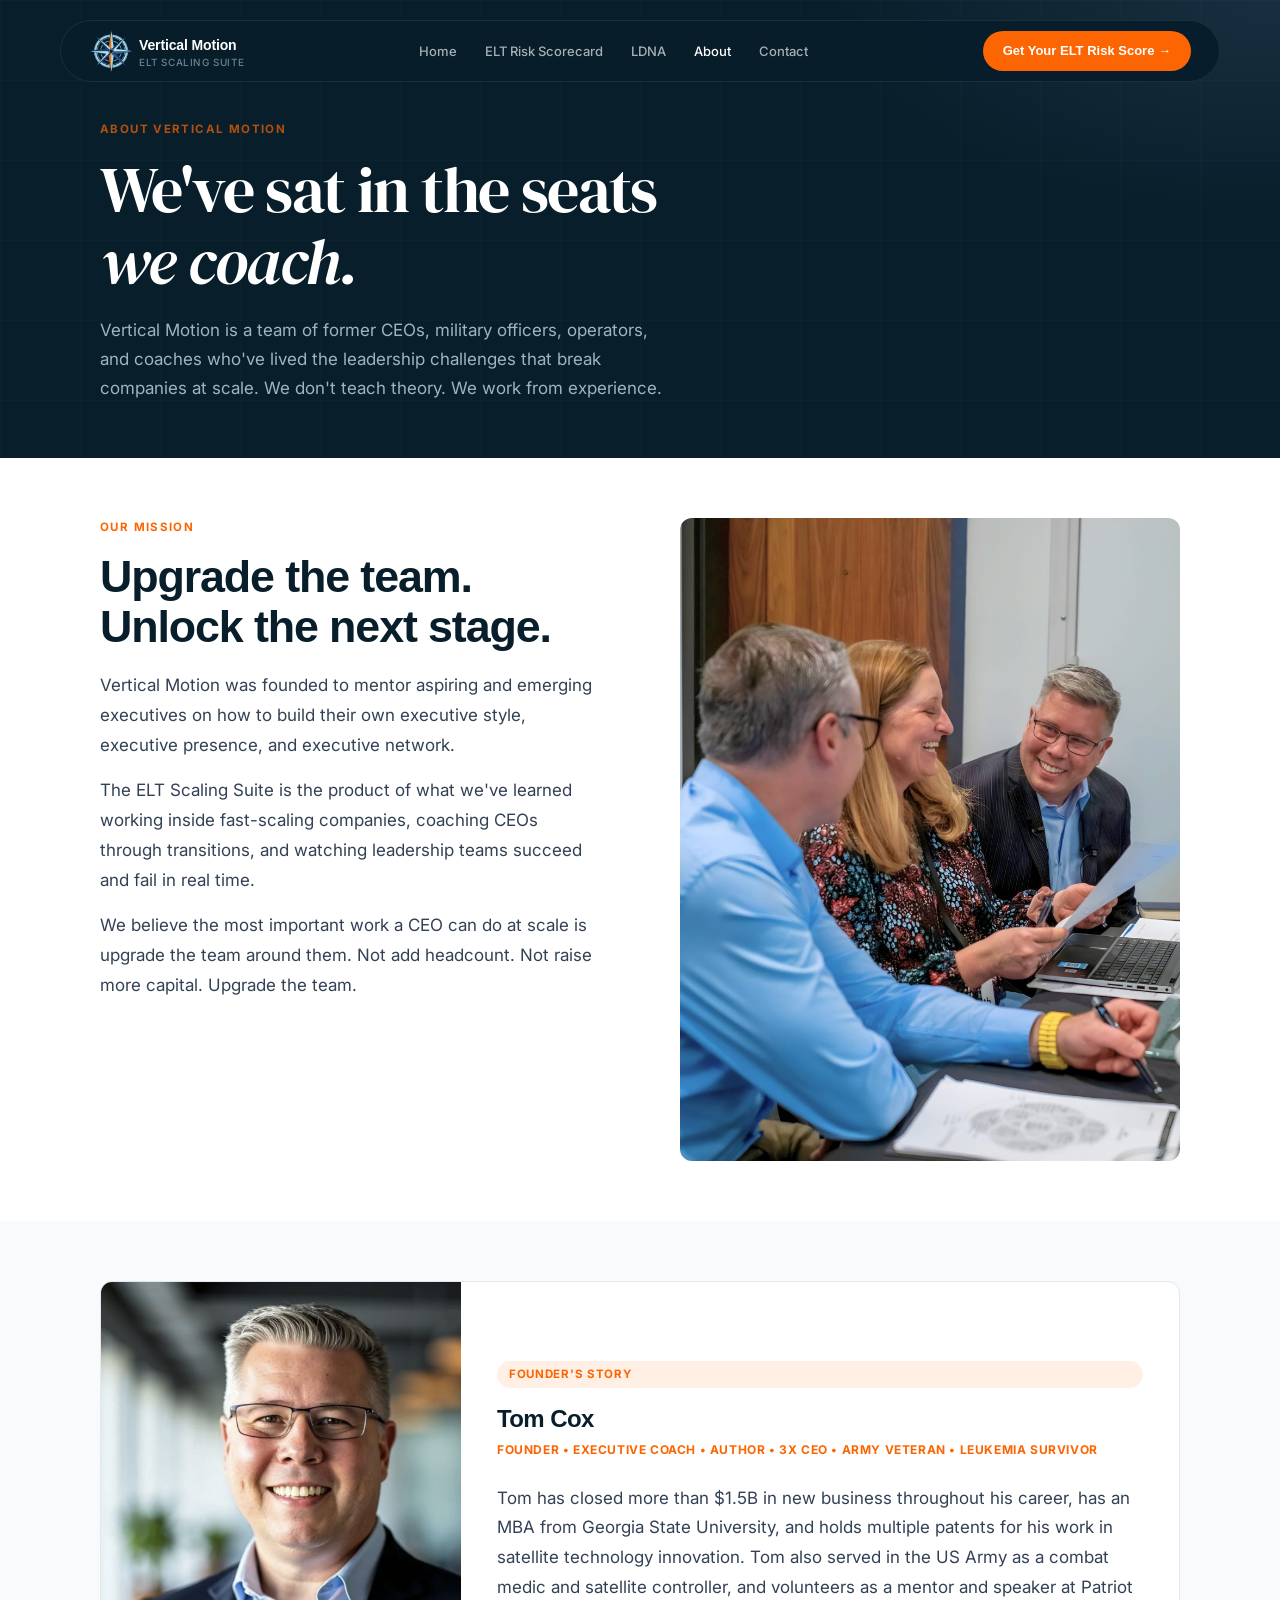
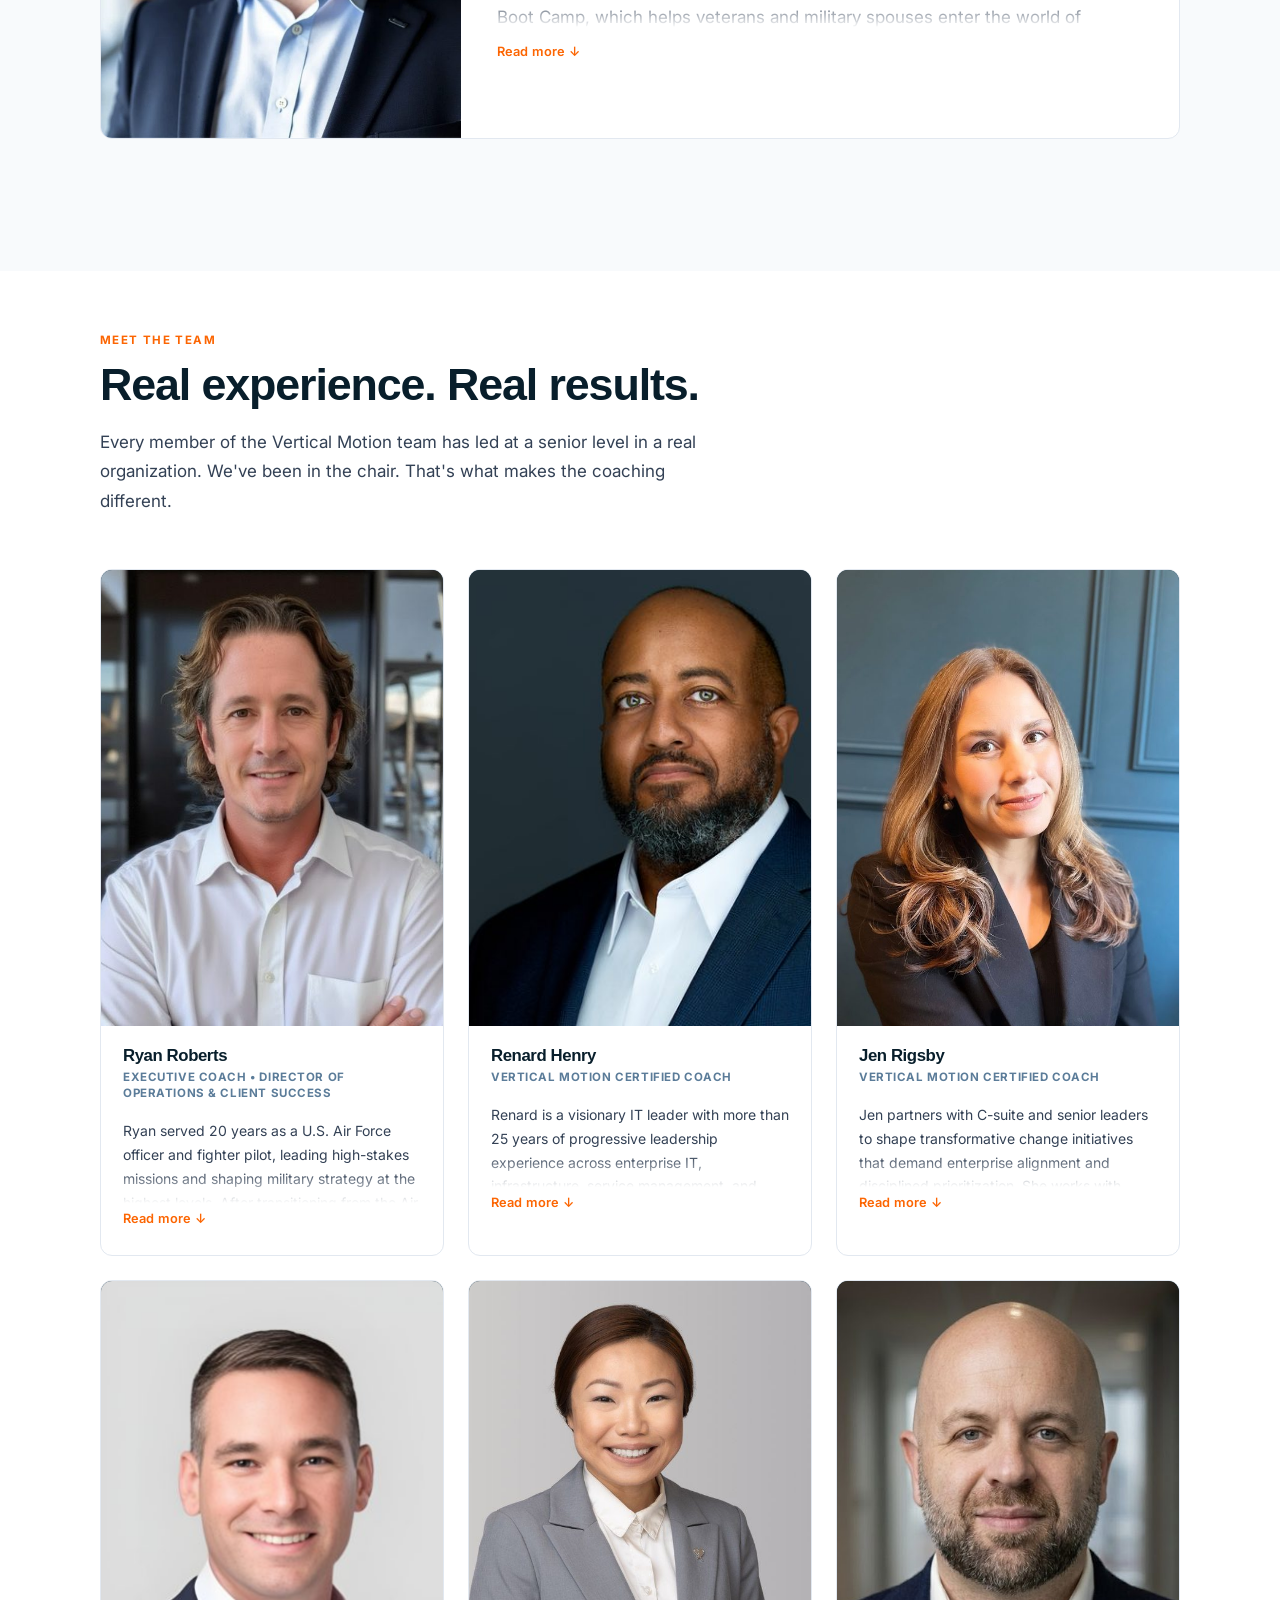
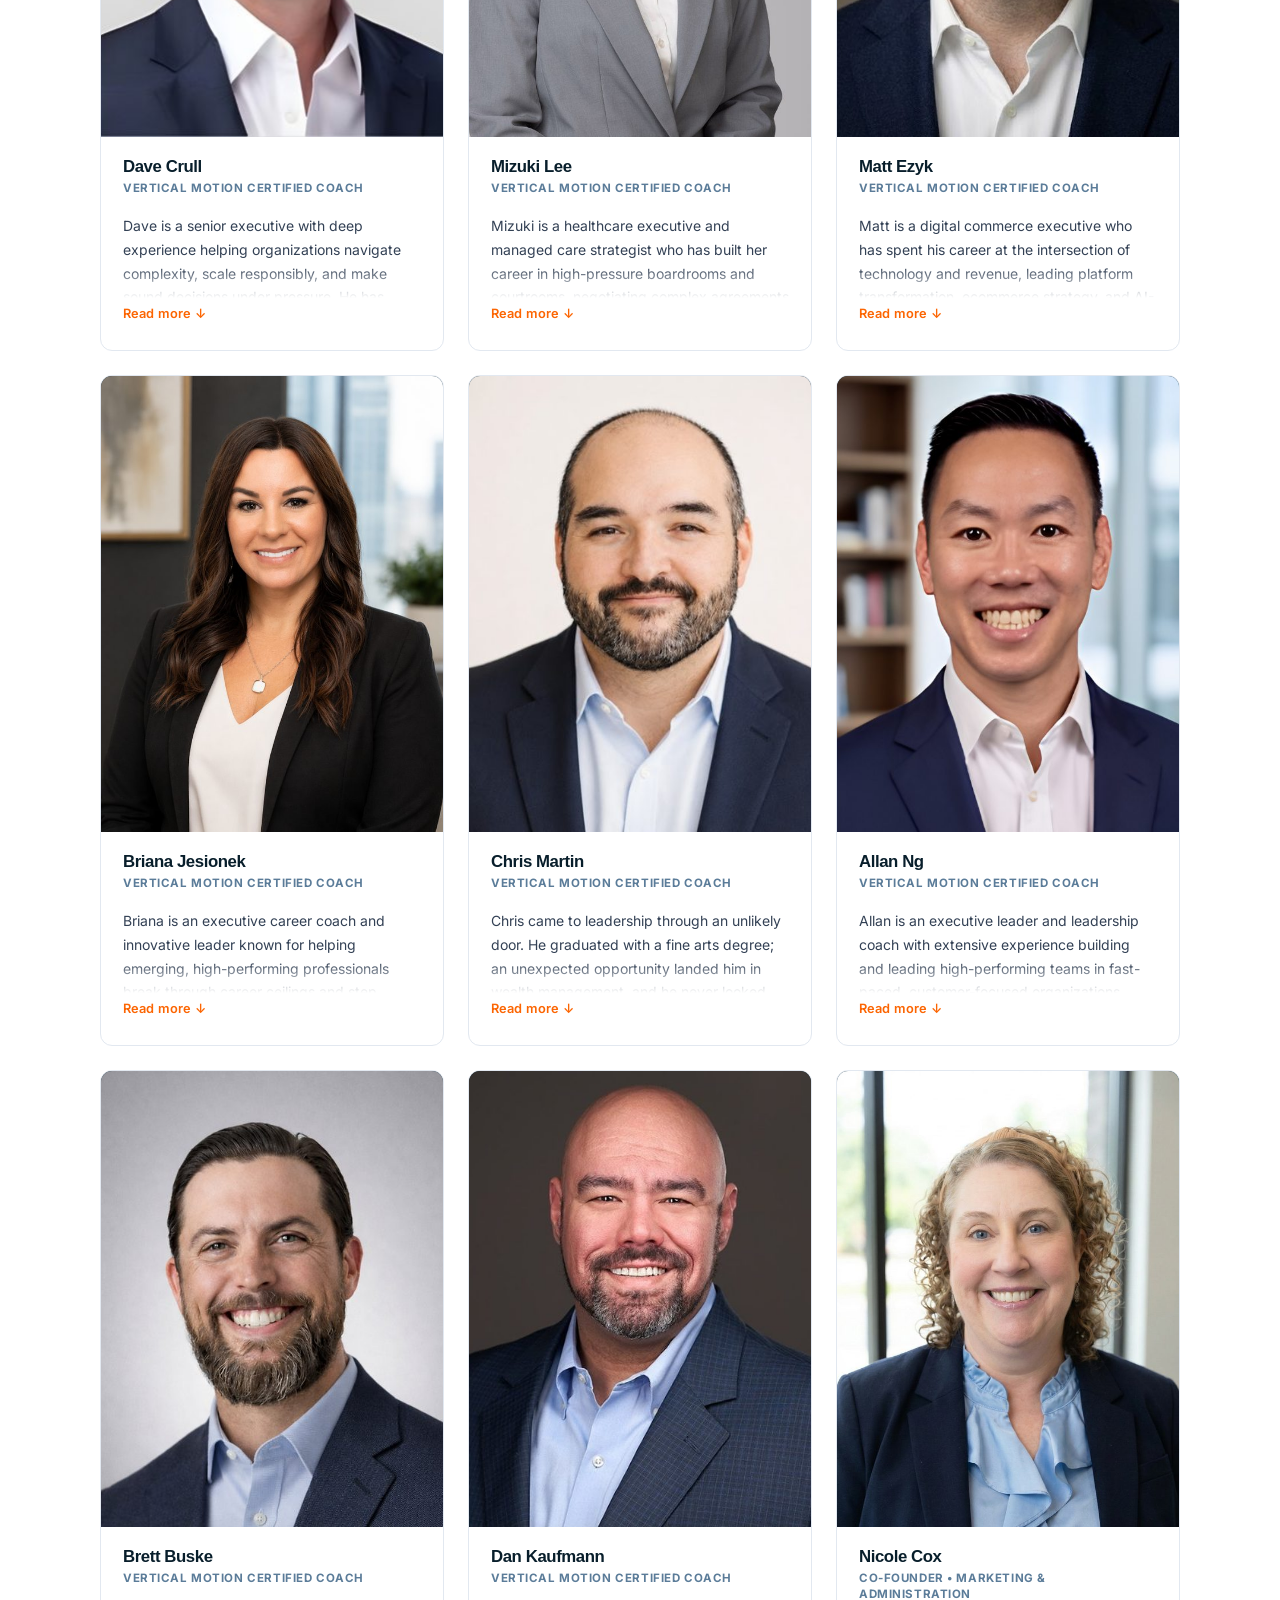
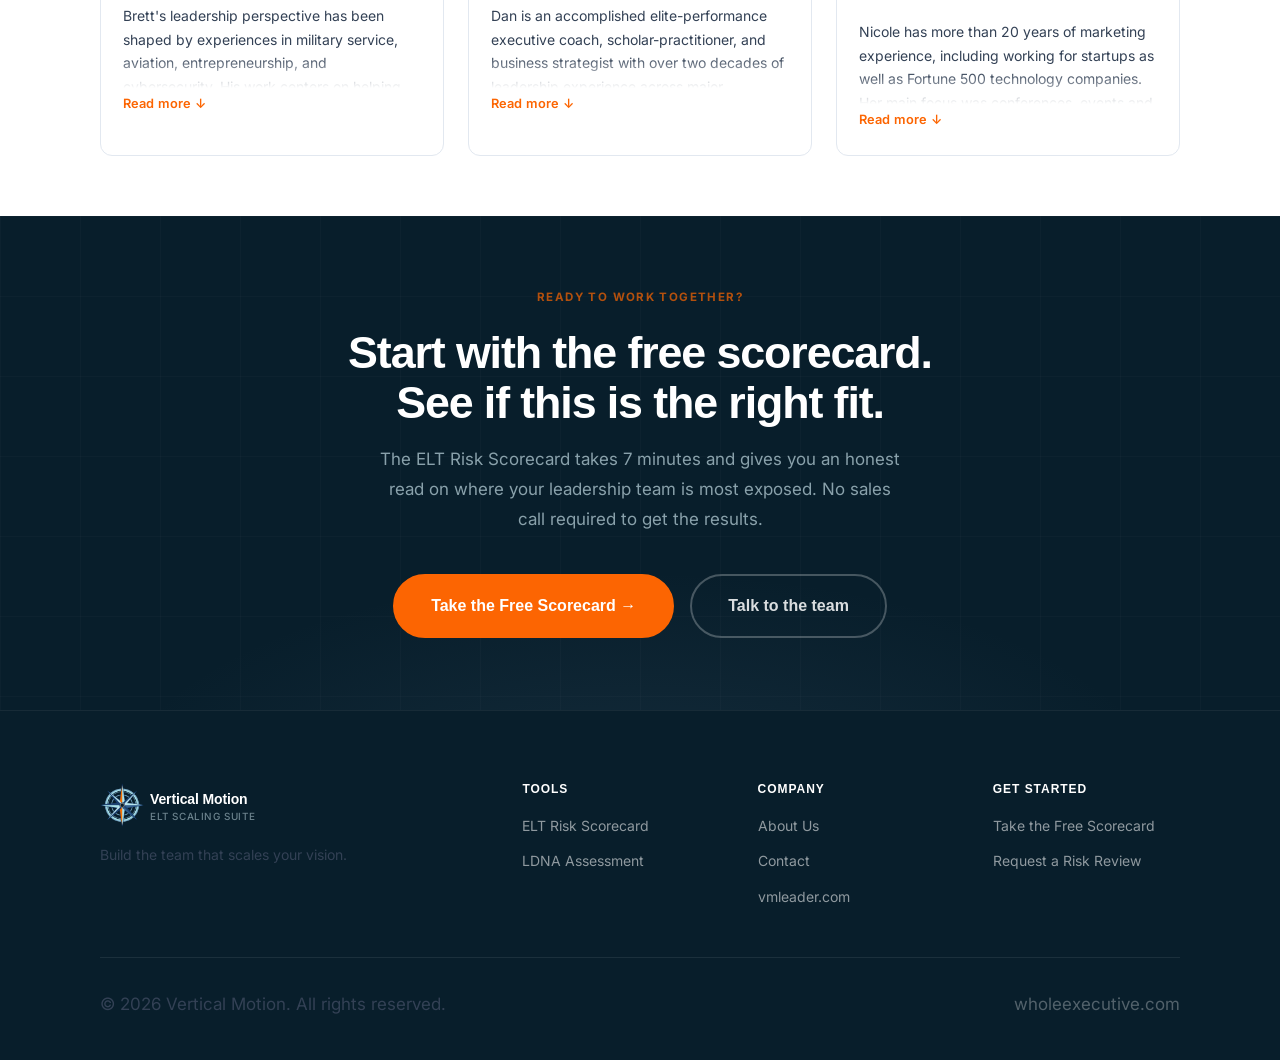
==== about.html @ 7b479344 "Add files via upload" ====
<!DOCTYPE html>
<html lang="en">
<head>
  <meta charset="UTF-8">
  <meta name="viewport" content="width=device-width, initial-scale=1.0">
  <title>About | Vertical Motion ELT Scaling Suite</title>
  <meta name="description" content="Meet the Vertical Motion team &mdash; former CEOs, operators, military leaders, and coaches who've sat in the seats they coach.">
  <link rel="stylesheet" href="styles.css">
  <link rel="icon" type="image/png" href="logo.png">
  <style>
    /* Team card with headshot */
    .team-card-photo {
      width: 100%;
      aspect-ratio: 3/4;
      object-fit: cover;
      object-position: top center;
      display: block;
      background: var(--navy-mid);
    }
    .team-card-photo-placeholder {
      width: 100%;
      aspect-ratio: 3/4;
      background: var(--navy);
      display: flex;
      align-items: center;
      justify-content: center;
    }
    .team-card-photo-placeholder span {
      font-family: var(--font-head);
      font-size: 2.5rem;
      font-weight: 700;
      color: rgba(255,255,255,0.25);
    }
    .team-card-meta {
      padding: 20px 22px 6px;
    }
    .team-card-meta h3 {
      font-size: 1.05rem;
      color: var(--ink);
      margin-bottom: 3px;
      line-height: 1.2;
    }
    .team-card-meta .role {
      font-size: 0.72rem;
      color: var(--slate);
      font-weight: 700;
      letter-spacing: 0.05em;
      text-transform: uppercase;
      line-height: 1.4;
    }
    .team-card-bio {
      padding: 12px 22px 24px;
    }
    .team-card-bio p {
      font-size: 0.875rem;
      color: var(--ink-mid);
      line-height: 1.7;
      margin: 0;
    }
    .team-card {
      border: 1px solid var(--border);
      border-radius: var(--radius-md);
      overflow: hidden;
      background: var(--white);
      transition: box-shadow var(--transition), transform var(--transition);
    }
    .team-card:hover { box-shadow: var(--shadow-md); transform: translateY(-3px); }

    /* Founder feature */
    .founder-card {
      display: grid;
      grid-template-columns: 360px 1fr;
      gap: 0;
      border: 1px solid var(--border);
      border-radius: var(--radius-md);
      overflow: hidden;
      margin-bottom: 72px;
      background: var(--white);
    }
    .founder-photo {
      width: 100%;
      height: 100%;
      min-height: 420px;
      object-fit: cover;
      object-position: top center;
      display: block;
    }
    .founder-body {
      padding: 36px;
      display: flex;
      flex-direction: column;
      justify-content: center;
    }
    @media (max-width: 900px) {
      .founder-card { grid-template-columns: 1fr; }
      .founder-photo { min-height: 320px; }
      .founder-body { padding: 32px; }
    }
    @media (max-width: 720px) {
      .team-grid { grid-template-columns: repeat(2, 1fr); }
    }
    @media (max-width: 480px) {
      .team-grid { grid-template-columns: 1fr; }
    }

    /* Bio truncation */
    .bio-text {
      max-height: 5.25rem;
      overflow: hidden;
      position: relative;
      transition: max-height 0.35s ease;
    }
    .bio-text.expanded {
      max-height: 100em;
    }
    .bio-text:not(.expanded)::after {
      content: '';
      position: absolute;
      bottom: 0; left: 0; right: 0;
      height: 2rem;
      background: linear-gradient(transparent, #fff);
      pointer-events: none;
    }
    .bio-toggle {
      background: none;
      border: none;
      color: var(--orange);
      font-size: 0.8rem;
      font-weight: 600;
      cursor: pointer;
      padding: 8px 0 0;
      display: inline-flex;
      align-items: center;
      gap: 4px;
      letter-spacing: 0.01em;
    }
    .bio-toggle:hover { text-decoration: underline; }

    /* Tighten section spacing */
    section { padding: 60px 0; }
    .page-hero { padding: 120px 0 56px; }
    .cta-section { padding: 72px 0; }
    section.bg-gray { padding: 60px 0; }
  </style>
</head>
<body>

<!-- NAV -->
<nav id="main-nav">
  <div class="nav-inner">
    <a href="index.html" class="nav-logo">
      <img src="logo.png" alt="Vertical Motion logo">
      <div class="nav-logo-text">
        <span class="brand">Vertical Motion</span>
        <span class="tagline">ELT Scaling Suite</span>
      </div>
    </a>
    <div class="nav-links" id="nav-links">
      <a href="index.html">Home</a>
      <a href="scorecard.html">ELT Risk Scorecard</a>
      <a href="ldna.html">LDNA</a>
      <a href="about.html" class="active">About</a>
      <a href="contact.html">Contact</a>
    </div>
    <a href="scorecard.html" class="btn-nav-cta">Get Your ELT Risk Score &rarr;</a>
    <button class="nav-hamburger" id="nav-hamburger" aria-label="Open menu">
      <span></span><span></span><span></span>
    </button>
  </div>
</nav>

<!-- HERO -->
<section class="page-hero">
  <div class="container page-hero-inner">
    <span class="eyebrow" style="color:rgba(252,101,2,0.7); margin-bottom:16px; display:block;">About Vertical Motion</span>
    <h1>We've sat in the seats<br><em>we coach.</em></h1>
    <p style="margin-top:18px; max-width:580px;">Vertical Motion is a team of former CEOs, military officers, operators, and coaches who've lived the leadership challenges that break companies at scale. We don't teach theory. We work from experience.</p>

  </div>
</section>

<!-- MISSION -->
<section>
  <div class="container">
    <div class="split-grid" style="display:grid; grid-template-columns:1fr 1fr; gap:80px; align-items:start;">
      <div>
        <span class="eyebrow" style="margin-bottom:14px; display:block;">Our mission</span>
        <h2 style="margin-bottom:20px;">Upgrade the team. Unlock the next stage.</h2>
        <p>Vertical Motion was founded to mentor aspiring and emerging executives on how to build their own executive style, executive presence, and executive network.</p>
        <p style="margin-top:16px;">The ELT Scaling Suite is the product of what we've learned working inside fast-scaling companies, coaching CEOs through transitions, and watching leadership teams succeed and fail in real time.</p>
        <p style="margin-top:16px;">We believe the most important work a CEO can do at scale is upgrade the team around them. Not add headcount. Not raise more capital. Upgrade the team.</p>
      </div>
      <div style="border-radius:var(--radius-md); overflow:hidden; height:100%; min-height:420px;">
        <img
          src="images/about-team.jpg"
          alt="Vertical Motion team in action"
          style="width:100%; height:100%; min-height:420px; object-fit:cover; object-position:center; display:block;"
        >
      </div>
    </div>
  </div>
</section>

<!-- FOUNDER FEATURE -->
<section class="bg-gray">
  <div class="container">
    <div class="founder-card">
      <img
        src="images/team/tom-cox.jpg"
        alt="Tom Cox, Founder of Vertical Motion"
        class="founder-photo"
      >
      <div class="founder-body">
        <span class="badge badge-orange" style="margin-bottom:18px; display:inline-block;">Founder's Story</span>
        <h3 style="font-size:1.5rem; margin-bottom:6px;">Tom Cox</h3>
        <p style="font-size:0.75rem; font-weight:700; color:var(--orange); letter-spacing:0.05em; text-transform:uppercase; margin-bottom:24px;">Founder &bull; Executive Coach &bull; Author &bull; 3x CEO &bull; Army Veteran &bull; Leukemia Survivor</p>
        <div class="bio-text" style="max-height:9rem;">
          <p>Tom has closed more than $1.5B in new business throughout his career, has an MBA from Georgia State University, and holds multiple patents for his work in satellite technology innovation. Tom also served in the US Army as a combat medic and satellite controller, and volunteers as a mentor and speaker at Patriot Boot Camp, which helps veterans and military spouses enter the world of entrepreneurship. He lives in Denver, Colorado with his wife of 20+ years and two teenage children.</p>
          <p style="margin-top:12px;">In August of 2022, Tom was diagnosed with Acute Myeloid Leukemia and given less than two months to live. Six months of multiple hospitalizations, chemotherapy, and a handful of near-death experiences helped Tom to realize that of all the things he has done in his career, inspiring and mentoring others was the most rewarding and energizing for him.</p>
          <p style="margin-top:12px;">With a second chance at life, Tom is leaning into these skills. Tom started Vertical Motion to mentor aspiring and emerging executives on how to build their own executive style, executive presence and executive network. With 15+ years experience in VP and C-level executive roles in high-growth environments, Tom has the advantage of having sat in the executive chair himself, and is excited to mentor and energize an entirely new generation of business leaders on how to become the best, most authentic leaders they can be.</p>
        </div>
        <button class="bio-toggle" onclick="toggleBio(this)" style="margin-top:8px;">Read more <span>&#8595;</span></button>
      </div>
    </div>
  </div>
</section>

<!-- TEAM GRID -->
<section>
  <div class="container">
    <div class="section-head left" style="margin-bottom:52px;">
      <span class="eyebrow" style="margin-bottom:10px; display:block;">Meet the team</span>
      <h2>Real experience. Real results.</h2>
      <p style="max-width:600px; margin-top:12px;">Every member of the Vertical Motion team has led at a senior level in a real organization. We've been in the chair. That's what makes the coaching different.</p>
    </div>

    <div class="team-grid">

      <!-- Ryan -->
      <div class="team-card">
        <img
          src="images/team/ryan-roberts.jpg"
          alt="Ryan Roberts"
          class="team-card-photo"
          onerror="this.style.display='none'; this.nextElementSibling.style.display='flex';"
        >
        <div class="team-card-photo-placeholder" style="display:none;"><span>RR</span></div>
        <div class="team-card-meta">
          <h3>Ryan Roberts</h3>
          <div class="role">Executive Coach &bull; Director of Operations &amp; Client Success</div>
        </div>
        <div class="team-card-bio">
          <div class="bio-text"><p>Ryan served 20 years as a U.S. Air Force officer and fighter pilot, leading high-stakes missions and shaping military strategy at the highest levels. After transitioning from the Air Force, he built and ran successful businesses, applying his expertise in leadership, strategy, and execution to drive measurable growth. As co-founder of a defense contracting firm, he secured multimillion-dollar contracts and led initiatives that set new safety standards in military training.</p>
          <p style="margin-top:12px;">In 2018, Ryan embraced an unconventional lifestyle, leading his company remotely while living aboard a sailboat and exploring over a dozen countries and covering over 10,000 miles in the Atlantic and Caribbean. This experience reinforced his belief in adaptability, strategic vision, and the power of bold decision-making in uncertain environments.</p>
          <p style="margin-top:12px;">Today, Ryan is responsible for overseeing business operations and ensuring client success, while also mentoring and coaching leaders to turn ambitious visions into reality. With extensive experience in executive leadership and strategic execution, he guides professionals in refining their leadership style, improving operations, and scaling businesses effectively. He emphasizes the importance of resilience and high performance, helping leaders thrive under pressure and navigate conflict as a driver for growth.</p>
          <p style="margin-top:12px;">Ryan is committed to building high-performing teams and fostering a culture of continuous growth and innovation. He believes that the right combination of strategy, execution, and adaptability empowers leaders to achieve lasting impact in their organizations and beyond.</p></div>
          <button class="bio-toggle" onclick="toggleBio(this)">Read more <span>&#8595;</span></button>
        </div>
      </div>

      <!-- Renard -->
      <div class="team-card">
        <img
          src="images/team/renard-henry.jpg"
          alt="Renard Henry"
          class="team-card-photo"
          onerror="this.style.display='none'; this.nextElementSibling.style.display='flex';"
        >
        <div class="team-card-photo-placeholder" style="display:none;"><span>RH</span></div>
        <div class="team-card-meta">
          <h3>Renard Henry</h3>
          <div class="role">Vertical Motion Certified Coach</div>
        </div>
        <div class="team-card-bio">
          <div class="bio-text"><p>Renard is a visionary IT leader with more than 25 years of progressive leadership experience across enterprise IT, infrastructure, service management, and cybersecurity. He is adept at transforming IT from a support function into a strategic business partner, driving measurable business value through cloud adoption, automation, and scalable digital platforms.</p>
          <p style="margin-top:12px;">He is known for building and developing high-performing teams, instilling a culture of continuous improvement, and aligning technology initiatives tightly with business objectives. Throughout his career, Renard has successfully modernized operations, reduced costs, improved service delivery, and led digital transformations that enhance organizational agility, security, and customer satisfaction.</p>
          <p style="margin-top:12px;">Renard's leadership philosophy is strongly influenced by his background as a black belt in Brazilian Jiu-Jitsu. The discipline, adaptability, and composure required on the mat directly inform his approach to executive leadership and coaching. He applies these principles to help leaders operate effectively under pressure, make disciplined decisions in complex environments, and continuously refine their leadership craft.</p>
          <p style="margin-top:12px;">In addition to his executive leadership and coaching work, Renard is the co-host of the <em>Black Belts &amp; Boardrooms</em> podcast, where he explores the intersection of executive leadership, technology, governance, and martial arts philosophy with senior leaders and industry practitioners.</p></div>
          <button class="bio-toggle" onclick="toggleBio(this)">Read more <span>&#8595;</span></button>
        </div>
      </div>

      <!-- Jen -->
      <div class="team-card">
        <img
          src="images/team/jen-rigsby.jpg"
          alt="Jen Rigsby"
          class="team-card-photo"
          style="object-position:50% 25%;"
          onerror="this.style.display='none'; this.nextElementSibling.style.display='flex';"
        >
        <div class="team-card-photo-placeholder" style="display:none;"><span>JR</span></div>
        <div class="team-card-meta">
          <h3>Jen Rigsby</h3>
          <div class="role">Vertical Motion Certified Coach</div>
        </div>
        <div class="team-card-bio">
          <div class="bio-text"><p>Jen partners with C-suite and senior leaders to shape transformative change initiatives that demand enterprise alignment and disciplined prioritization. She works with leaders making consequential enterprise decisions during large-scale change, when unclear priorities and delayed trade-offs put performance, trust, and leadership credibility at risk. Her experience spans complex operating models across healthcare, franchise, retail, and public sector organizations, where decision quality directly affected outcomes.</p>
          <p style="margin-top:12px;">Jen is known for stepping into situations where trust and clarity had eroded and momentum was at risk. Working at the intersection of strategy, technology, and people, she helps executive teams cut through noise, surface real trade-offs, and protect what differentiates the organization during change.</p>
          <p style="margin-top:12px;">In parallel, Jen coaches technically and operationally strong leaders preparing to step into executive roles. Her coaching centers on how leaders think, decide, and show up as accountability expands. Drawing on her experience living and working internationally, Jen brings a global perspective to leadership and change, shaped by navigating cultural nuance while maintaining clarity, trust, and momentum.</p></div>
          <button class="bio-toggle" onclick="toggleBio(this)">Read more <span>&#8595;</span></button>
        </div>
      </div>

      <!-- Dave -->
      <div class="team-card">
        <img
          src="images/team/dave-crull.jpg"
          alt="Dave Crull"
          class="team-card-photo"
          onerror="this.style.display='none'; this.nextElementSibling.style.display='flex';"
        >
        <div class="team-card-photo-placeholder" style="display:none;"><span>DC</span></div>
        <div class="team-card-meta">
          <h3>Dave Crull</h3>
          <div class="role">Vertical Motion Certified Coach</div>
        </div>
        <div class="team-card-bio">
          <div class="bio-text"><p>Dave is a senior executive with deep experience helping organizations navigate complexity, scale responsibly, and make sound decisions under pressure. He has served as a Chief Financial Officer and Chief Investment Officer in multiple large global enterprises, PE-backed organizations, and private investment vehicles, partnering closely with CEOs, boards, and executive teams across finance, operations, and commercial strategy. He holds a BS in Professional Aeronautics from Embry Riddle Aeronautical University, an MBA from the University of Dallas, and is a former U.S. Marine.</p>
          <p style="margin-top:12px;">Dave is also the host of <em>The BJJ Executive Podcast</em>, which explores the tension many high-performing leaders face between ambition and wellbeing, responsibility and presence, success and fulfillment. He also serves on the board of The Mat Mission, a non-profit bringing jiu jitsu to underprivileged communities.</p>
          <p style="margin-top:12px;">Today, Dave works with executives, founders, and professionals navigating periods of transition or increased responsibility. His coaching focuses on clarity, alignment, and practical execution, helping clients cut through noise, make better decisions, and build careers and lives that are both effective and sustainable.</p></div>
          <button class="bio-toggle" onclick="toggleBio(this)">Read more <span>&#8595;</span></button>
        </div>
      </div>

      <!-- Mizuki -->
      <div class="team-card">
        <img
          src="images/team/mizuki.jpg"
          alt="Mizuki"
          class="team-card-photo"
          onerror="this.style.display='none'; this.nextElementSibling.style.display='flex';"
        >
        <div class="team-card-photo-placeholder" style="display:none;"><span>MK</span></div>
        <div class="team-card-meta">
          <h3>Mizuki Lee</h3>
          <div class="role">Vertical Motion Certified Coach</div>
        </div>
        <div class="team-card-bio">
          <div class="bio-text"><p>Mizuki is a healthcare executive and managed care strategist who has built her career in high-pressure boardrooms and courtrooms, negotiating complex agreements with the nation's largest health insurers while showing up with equal force in the community.</p>
          <p style="margin-top:12px;">Shaped by Oriental practices, from calligraphy to the art of knowing yourself clearly enough to lead, Mizuki brings a perspective on leadership grounded in presence and self-command.</p>
          <p style="margin-top:12px;">She knows what it means to start anew. She walked away from a situation many don't leave, with nothing but her car and the refusal to compromise herself further. She once spent an entire day climbing a frozen mountain in January: no equipment, no guide, sliding back with every step forward, and made it to the top anyway. That's not a metaphor. That's her history. And it's what she brings into every session.</p>
          <p style="margin-top:12px;">A 2025 Pacific Business News 40 Under 40 honoree, Mizuki serves in Family Court as a Guardian ad Litem. Her approach: self-awareness is an underutilized multiplier. She coaches leaders who are ready to understand what's beneath to 10x their output.</p></div>
          <button class="bio-toggle" onclick="toggleBio(this)">Read more <span>&#8595;</span></button>
        </div>
      </div>

      <!-- Matt -->
      <div class="team-card">
        <img
          src="images/team/matt-ezyk.jpg"
          alt="Matt Ezyk"
          class="team-card-photo"
          onerror="this.style.display='none'; this.nextElementSibling.style.display='flex';"
        >
        <div class="team-card-photo-placeholder" style="display:none;"><span>ME</span></div>
        <div class="team-card-meta">
          <h3>Matt Ezyk</h3>
          <div class="role">Vertical Motion Certified Coach</div>
        </div>
        <div class="team-card-bio">
          <div class="bio-text"><p>Matt is a digital commerce executive who has spent his career at the intersection of technology and revenue, leading platform transformation, ecommerce strategy, and AI-driven customer experience for premium retail and DTC brands. He currently leads commerce engineering at Hanna Andersson, and previously led digital at Pet Supermarket, owning both the commercial and engineering sides of the business. Earlier in his career he held leadership roles at RafterOne, Accenture, and Merkle, shaping commerce experiences for brands including Skechers, L.L.Bean, Uniqlo, Disney, and Tapestry.</p>
          <p style="margin-top:12px;">Matt describes himself as a marketer trapped in a technologist's body, equally fluent setting commercial strategy and directing the engineering that delivers it. That dual fluency is the core of how he coaches: helping technically strong leaders translate what they build into the language of revenue, boards, and executive influence.</p>
          <p style="margin-top:12px;">As a coach, Matt works with emerging and aspiring executives navigating the move from running a function to owning an outcome. His focus is executive presence, narrative, and network: helping leaders position themselves as owners of outcomes rather than responders to problems, build the personal brand and ecosystem relationships that open doors, and communicate with clarity at the level where careers are made.</p></div>
          <button class="bio-toggle" onclick="toggleBio(this)">Read more <span>&#8595;</span></button>
        </div>
      </div>

      <!-- Briana -->
      <div class="team-card">
        <img
          src="images/team/briana-jesionek.jpg"
          alt="Briana Jesionek"
          class="team-card-photo"
          onerror="this.style.display='none'; this.nextElementSibling.style.display='flex';"
        >
        <div class="team-card-photo-placeholder" style="display:none;"><span>BJ</span></div>
        <div class="team-card-meta">
          <h3>Briana Jesionek</h3>
          <div class="role">Vertical Motion Certified Coach</div>
        </div>
        <div class="team-card-bio">
          <div class="bio-text"><p>Briana is an executive career coach and innovative leader known for helping emerging, high-performing professionals break through career ceilings and step confidently into their next level of leadership.</p>
          <p style="margin-top:12px;">With nearly 20 years of experience across the P&amp;C insurance industry, including 15 years at Nationwide and leadership roles at Great American Insurance Group, Briana has built a reputation for stepping into roles that didn't yet exist, turning ambiguity into opportunity and leading enterprise transformation from the ground up.</p>
          <p style="margin-top:12px;">Her path to leadership followed an unconventional route. Early in her career, Briana was told that without advanced education, her growth would be limited. Instead of accepting that narrative, she created her own, building a career defined by resilience, bold decisions, and a refusal to stay in a box.</p>
          <p style="margin-top:12px;">Today, Briana helps emerging leaders go from overlooked to fully empowered, equipping them with the clarity, confidence, and boldness to make career-defining moves. She is passionate about helping others build careers that feel as good as they look on paper.</p></div>
          <button class="bio-toggle" onclick="toggleBio(this)">Read more <span>&#8595;</span></button>
        </div>
      </div>

      <!-- Chris -->
      <div class="team-card">
        <img
          src="images/team/chris-martin.jpg"
          alt="Chris Martin"
          class="team-card-photo"
          onerror="this.style.display='none'; this.nextElementSibling.style.display='flex';"
        >
        <div class="team-card-photo-placeholder" style="display:none;"><span>CM</span></div>
        <div class="team-card-meta">
          <h3>Chris Martin</h3>
          <div class="role">Vertical Motion Certified Coach</div>
        </div>
        <div class="team-card-bio">
          <div class="bio-text"><p>Chris came to leadership through an unlikely door. He graduated with a fine arts degree; an unexpected opportunity landed him in wealth management, and he never looked back. The fine arts background gave him a different lens than most of his peers, a habit of noticing what others walked past. That perspective never left him. Neither did a core belief: that people are almost always more capable than they know.</p>
          <p style="margin-top:12px;">Over the next 20 years, Chris worked inside organizations at nearly every scale, from a mid-size wealth management firm to a Fortune 500 brokerage to a high-growth fintech. What he kept seeing, regardless of size, was the same pattern: organizations drift as a natural consequence of growth. The same conversations resurface in slightly different form. Nothing is obviously broken, but progress slows anyway.</p>
          <p style="margin-top:12px;">That outside perspective is what Chris brings today. He works with founders and emerging leaders who are ready for an honest outside read, someone who can see the system clearly, name what's actually happening, and help them reframe their situation so they can move forward with confidence. Chris holds an MBA from the University of Denver and a Project Management Professional (PMP) certification. He is based in North Vancouver, BC.</p></div>
          <button class="bio-toggle" onclick="toggleBio(this)">Read more <span>&#8595;</span></button>
        </div>
      </div>

      <!-- Allan -->
      <div class="team-card">
        <img
          src="images/team/allan-ng.jpg"
          alt="Allan Ng"
          class="team-card-photo"
          onerror="this.style.display='none'; this.nextElementSibling.style.display='flex';"
        >
        <div class="team-card-photo-placeholder" style="display:none;"><span>AN</span></div>
        <div class="team-card-meta">
          <h3>Allan Ng</h3>
          <div class="role">Vertical Motion Certified Coach</div>
        </div>
        <div class="team-card-bio">
          <div class="bio-text"><p>Allan is an executive leader and leadership coach with extensive experience building and leading high-performing teams in fast-paced, customer-focused organizations. Throughout his career, he has led large, geographically dispersed teams through growth, operational transformation, and organizational change, helping leaders strengthen execution while building cultures rooted in accountability, trust, and continuous development.</p>
          <p style="margin-top:12px;">An accomplished endurance athlete, Allan has competed across multiple Ironman 70.3 races, qualified for the Ironman 70.3 World Championship, and completed full-distance Ironman triathlons. These experiences deeply shaped his perspective on discipline, resilience, and sustained performance. Meaningful results are rarely produced through intensity alone, but through consistency, preparation, and the ability to perform under sustained pressure over time.</p>
          <p style="margin-top:12px;">As a coach, Allan works with emerging and experienced leaders navigating increased responsibility, organizational complexity, and inflection points in their careers. He helps leaders strengthen self-awareness, improve decision-making, elevate executive presence, and build the confidence required to lead through uncertainty. His coaching approach is practical, direct, and grounded in real-world leadership experience.</p></div>
          <button class="bio-toggle" onclick="toggleBio(this)">Read more <span>&#8595;</span></button>
        </div>
      </div>

      <!-- Brett -->
      <div class="team-card">
        <img
          src="images/team/brett-buske.jpg"
          alt="Brett Buske"
          class="team-card-photo"
          onerror="this.style.display='none'; this.nextElementSibling.style.display='flex';"
        >
        <div class="team-card-photo-placeholder" style="display:none;"><span>BB</span></div>
        <div class="team-card-meta">
          <h3>Brett Buske</h3>
          <div class="role">Vertical Motion Certified Coach</div>
        </div>
        <div class="team-card-bio">
          <div class="bio-text"><p>Brett's leadership perspective has been shaped by experiences in military service, aviation, entrepreneurship, and cybersecurity. His work centers on helping leaders navigate complexity with clarity, sound judgment, and a strong sense of personal accountability.</p>
          <p style="margin-top:12px;">He began his professional journey in the U.S. Marine Corps, where the demands of service shaped his views on leadership, work ethic, and responsibility to others. Those lessons carried forward into nearly a decade in civilian aviation, including founding and operating a small business, before transitioning into cybersecurity and technology leadership roles.</p>
          <p style="margin-top:12px;">As an executive coach, Brett emphasizes self-discovery and intrinsic motivation, helping leaders slow down, reflect, and reconnect with what drives their decisions. He believes meaningful growth often comes through discomfort and that sustained performance is built through alignment between values, purpose, and action. Brett holds a BS from Embry-Riddle Aeronautical University and an MBA from Clemson University.</p></div>
          <button class="bio-toggle" onclick="toggleBio(this)">Read more <span>&#8595;</span></button>
        </div>
      </div>

      <!-- Dan -->
      <div class="team-card">
        <img
          src="images/team/dan-kaufmann.jpg"
          alt="Dan Kaufmann"
          class="team-card-photo"
          onerror="this.style.display='none'; this.nextElementSibling.style.display='flex';"
        >
        <div class="team-card-photo-placeholder" style="display:none;"><span>DK</span></div>
        <div class="team-card-meta">
          <h3>Dan Kaufmann</h3>
          <div class="role">Vertical Motion Certified Coach</div>
        </div>
        <div class="team-card-bio">
          <div class="bio-text"><p>Dan is an accomplished elite-performance executive coach, scholar-practitioner, and business strategist with over two decades of leadership experience across major professional sports leagues and collegiate organizations. He has directed high-performing strategy and corporate partnership teams for iconic organizations, including the New York Jets and the New Orleans Saints and Pelicans, consistently turning complex cross-functional challenges into historic revenue generation and sustainable organizational alignment.</p>
          <p style="margin-top:12px;">What sets Dan apart is his powerful blend of corporate elite experience and academic rigor. He holds a Doctorate in Business Administration from the University of South Florida, with specialized research in sports sponsorship sales cycles, alongside an MBA and an MS in Marketing from the University of Tampa. This foundation allows him to bridge complex psychometric data and actionable commercial execution.</p>
          <p style="margin-top:12px;">Deeply committed to paying it forward, Dan actively mentors the next generation of leaders through his work with organizations like the Pro Sports Assembly, General Sports Worldwide, and various university business committees. Grounded by a philosophy of continuous improvement, getting 1% better every day, he coaches with immense empathy, insight, and a relentless focus on alignment.</p></div>
          <button class="bio-toggle" onclick="toggleBio(this)">Read more <span>&#8595;</span></button>
        </div>
      </div>

      <!-- Nicole -->
      <div class="team-card">
        <img
          src="images/team/nicole-cox.jpg"
          alt="Nicole Cox"
          class="team-card-photo"
          onerror="this.style.display='none'; this.nextElementSibling.style.display='flex';"
        >
        <div class="team-card-photo-placeholder" style="display:none;"><span>NC</span></div>
        <div class="team-card-meta">
          <h3>Nicole Cox</h3>
          <div class="role">Co-Founder &bull; Marketing &amp; Administration</div>
        </div>
        <div class="team-card-bio">
          <div class="bio-text"><p>Nicole has more than 20 years of marketing experience, including working for startups as well as Fortune 500 technology companies. Her main focus was conferences, events and tradeshows. She has produced events ranging from 14 attendees up to 27,000 attendees world-wide.</p>
          <p style="margin-top:12px;">She loves to manage things behind the curtain. Nicole co-founded Vertical Motion and is committed to ushering in a new group of empathetic, authentic and audacious leaders.</p></div>
          <button class="bio-toggle" onclick="toggleBio(this)">Read more <span>&#8595;</span></button>
        </div>
      </div>
    </div><!-- /team-grid -->
  </div>
</section>

<!-- CTA -->
<section class="cta-section">
  <div class="container" style="position:relative; z-index:1;">
    <span class="eyebrow" style="color:rgba(252,101,2,0.7);">Ready to work together?</span>
    <h2 style="color:var(--white); max-width:640px; margin:16px auto 18px;">Start with the free scorecard. See if this is the right fit.</h2>
    <p style="color:rgba(207,232,239,0.65); max-width:520px; margin:0 auto 40px;">The ELT Risk Scorecard takes 7 minutes and gives you an honest read on where your leadership team is most exposed. No sales call required to get the results.</p>
    <div class="cta-actions">
      <a href="scorecard.html" class="btn btn-primary btn-lg btn-pill">Take the Free Scorecard &rarr;</a>
      <a href="contact.html" class="btn btn-ghost-white btn-lg btn-pill">Talk to the team</a>
    </div>
  </div>
</section>

<!-- FOOTER -->
<footer>
  <div class="container">
    <div class="footer-grid">
      <div class="footer-brand">
        <div class="nav-logo" style="margin-bottom:16px;">
          <img src="logo.png" alt="Vertical Motion">
          <div class="nav-logo-text">
            <span class="brand" style="color:var(--white);">Vertical Motion</span>
            <span class="tagline">ELT Scaling Suite</span>
          </div>
        </div>
        <p>Build the team that scales your vision.</p>
      </div>
      <div class="footer-col">
        <h5>Tools</h5>
        <ul>
          <li><a href="scorecard.html">ELT Risk Scorecard</a></li>
          <li><a href="ldna.html">LDNA Assessment</a></li>
        </ul>
      </div>
      <div class="footer-col">
        <h5>Company</h5>
        <ul>
          <li><a href="about.html">About Us</a></li>
          <li><a href="contact.html">Contact</a></li>
          <li><a href="https://vmleader.com" target="_blank" rel="noopener">vmleader.com</a></li>
        </ul>
      </div>
      <div class="footer-col">
        <h5>Get Started</h5>
        <ul>
          <li><a href="scorecard.html">Take the Free Scorecard</a></li>
          <li><a href="contact.html">Request a Risk Review</a></li>
        </ul>
      </div>
    </div>
    <div class="footer-bottom">
      <p>&copy; 2026 Vertical Motion. All rights reserved.</p>
      <p><a href="https://wholeexecutive.com" style="color:rgba(255,255,255,0.3);">wholeexecutive.com</a></p>
    </div>
  </div>
</footer>

<script>

function toggleBio(btn) {
  const bio = btn.previousElementSibling;
  const expanded = bio.classList.toggle('expanded');
  const arrow = btn.querySelector('span');
  btn.firstChild.textContent = expanded ? 'Read less ' : 'Read more ';
  arrow.innerHTML = expanded ? '&#8593;' : '&#8595;';
}

const nav = document.getElementById('main-nav');
window.addEventListener('scroll', () => nav.classList.toggle('scrolled', window.scrollY > 20));
document.getElementById('nav-hamburger').addEventListener('click', () => {
  document.getElementById('nav-links').classList.toggle('open');
});
</script>
</body>
</html>
---- styles.css ----
/* ============================
   VERTICAL MOTIONS — GLOBAL STYLES
   wholeexecutive.com
   ============================ */

@import url('https://fonts.googleapis.com/css2?family=Inter:wght@300;400;500;600;700&family=DM+Serif+Display:ital@0;1&display=swap');

/* ---- Variables ---- */
:root {
  --navy:      #081e2b;
  --navy-mid:  #0d2d40;
  --navy-soft: #153347;
  --slate:     #5B7C99;
  --orange:    #fc6502;
  --orange-dk: #d95400;
  --icy:       #CFE8EF;
  --white:     #ffffff;
  --ink:       #081e2b;
  --ink-mid:   #334155;
  --ink-soft:  #64748b;
  --ink-faint: #94a3b8;
  --gray-bg:   #f8fafc;
  --border:    #e2e8f0;
  --border-dk: rgba(255,255,255,0.1);

  --font-display: 'DM Serif Display', Georgia, serif;
  --font-head:    Arial, 'Helvetica Neue', Helvetica, sans-serif;
  --font-body:    'Inter', system-ui, sans-serif;

  --radius-xs: 3px;
  --radius-sm: 6px;
  --radius-md: 12px;
  --radius-lg: 20px;
  --radius-pill: 100px;

  --shadow-sm:  0 1px 4px rgba(8,30,43,0.07);
  --shadow-md:  0 4px 20px rgba(8,30,43,0.10);
  --shadow-lg:  0 16px 48px rgba(8,30,43,0.14);
  --shadow-xl:  0 32px 80px rgba(8,30,43,0.20);

  --transition: 0.2s ease;
  --max-w: 1160px;
  --max-w-sm: 760px;
}

/* ---- Reset ---- */
*, *::before, *::after { box-sizing: border-box; margin: 0; padding: 0; }
html { scroll-behavior: smooth; -webkit-font-smoothing: antialiased; }
body { font-family: var(--font-body); color: var(--ink); background: var(--white); line-height: 1.6; }
img, svg { display: block; max-width: 100%; }
a { color: inherit; text-decoration: none; }
ul { list-style: none; }
button { cursor: pointer; font-family: var(--font-body); }
em { font-style: italic; }

/* ---- Typography ---- */
h1, h2, h3, h4, h5 {
  font-family: var(--font-head);
  font-weight: 700;
  line-height: 1.12;
  letter-spacing: -0.025em;
  color: var(--ink);
}
h1 { font-size: clamp(2.4rem, 5vw, 4.2rem); }
h2 { font-size: clamp(1.8rem, 3.5vw, 3rem); }
h3 { font-size: clamp(1.25rem, 2.5vw, 1.75rem); }
h4 { font-size: 1.0625rem; letter-spacing: -0.01em; }
p  { font-size: 1.0625rem; color: var(--ink-mid); line-height: 1.75; }

.display {
  font-family: var(--font-display);
  font-weight: 400;
  letter-spacing: -0.02em;
  line-height: 1.08;
}
.eyebrow {
  font-size: 0.72rem;
  font-weight: 700;
  letter-spacing: 0.12em;
  text-transform: uppercase;
  color: var(--orange);
  font-family: var(--font-body);
}

/* ---- Layout ---- */
.container    { max-width: var(--max-w);    margin: 0 auto; padding: 0 40px; }
.container-sm { max-width: var(--max-w-sm); margin: 0 auto; padding: 0 40px; }
section { padding: 100px 0; }
section.tight { padding: 64px 0; }

/* ---- FLOATING PILL NAV ---- */
nav {
  position: fixed;
  top: 20px;
  left: 50%;
  transform: translateX(-50%);
  width: calc(100% - 48px);
  max-width: var(--max-w);
  background: rgba(8, 30, 43, 0.96);
  backdrop-filter: blur(20px);
  -webkit-backdrop-filter: blur(20px);
  border: 1px solid rgba(255,255,255,0.08);
  border-radius: var(--radius-pill);
  z-index: 100;
  transition: box-shadow var(--transition);
}
nav.scrolled { box-shadow: 0 8px 40px rgba(8,30,43,0.35); }
.nav-inner {
  max-width: 100%;
  padding: 0 28px;
  height: 60px;
  display: flex;
  align-items: center;
  justify-content: space-between;
  gap: 24px;
}
.nav-logo {
  display: flex;
  align-items: center;
  gap: 6px;
  flex-shrink: 0;
}
.nav-logo img { height: 44px; width: auto; }
.nav-logo-text .brand   { display: block; font-family: var(--font-head); font-weight: 700; font-size: 0.875rem; color: var(--white); letter-spacing: -0.01em; }
.nav-logo-text .tagline { display: block; font-size: 0.62rem; color: rgba(207,232,239,0.5); letter-spacing: 0.06em; text-transform: uppercase; font-weight: 500; line-height: 1; margin-top: 1px; }
.nav-links {
  display: flex;
  align-items: center;
  gap: 28px;
}
.nav-links a { font-size: 0.8125rem; font-weight: 500; color: rgba(255,255,255,0.65); transition: color var(--transition); }
.nav-links a:hover, .nav-links a.active { color: var(--white); }
.btn-nav-cta {
  display: inline-flex;
  align-items: center;
  gap: 6px;
  padding: 10px 20px;
  background: var(--orange);
  color: var(--white);
  font-family: var(--font-head);
  font-size: 0.8125rem;
  font-weight: 700;
  border-radius: var(--radius-pill);
  border: none;
  transition: background var(--transition), transform var(--transition);
  white-space: nowrap;
}
.btn-nav-cta:hover { background: var(--orange-dk); transform: translateY(-1px); }
.nav-hamburger { display: none; flex-direction: column; gap: 4px; padding: 6px; background: none; border: none; }
.nav-hamburger span { display: block; width: 20px; height: 1.5px; background: rgba(255,255,255,0.8); border-radius: 2px; }

/* ---- Buttons ---- */
.btn {
  display: inline-flex;
  align-items: center;
  gap: 8px;
  padding: 14px 28px;
  font-family: var(--font-head);
  font-size: 0.9375rem;
  font-weight: 700;
  border-radius: var(--radius-sm);
  border: 2px solid transparent;
  transition: all var(--transition);
  white-space: nowrap;
  cursor: pointer;
}
.btn-primary {
  background: var(--orange);
  color: var(--white);
  border-color: var(--orange);
}
.btn-primary:hover { background: var(--orange-dk); border-color: var(--orange-dk); transform: translateY(-1px); box-shadow: 0 6px 20px rgba(252,101,2,0.30); }

.btn-navy {
  background: var(--navy);
  color: var(--white);
  border-color: var(--navy);
}
.btn-navy:hover { background: var(--navy-mid); border-color: var(--navy-mid); transform: translateY(-1px); box-shadow: var(--shadow-md); }

.btn-ghost-white {
  background: transparent;
  color: rgba(255,255,255,0.85);
  border-color: rgba(255,255,255,0.25);
}
.btn-ghost-white:hover { background: rgba(255,255,255,0.08); border-color: rgba(255,255,255,0.55); color: white; }

.btn-outline-navy {
  background: transparent;
  color: var(--navy);
  border-color: var(--navy);
}
.btn-outline-navy:hover { background: var(--navy); color: var(--white); }

.btn-lg { padding: 17px 36px; font-size: 1rem; border-radius: var(--radius-md); }
.btn-pill { border-radius: var(--radius-pill); }

/* ---- Hero (homepage) ---- */
.hero {
  background: var(--navy);
  min-height: 100vh;
  display: flex;
  align-items: center;
  padding: 120px 0 80px;
  position: relative;
  overflow: hidden;
}
.hero::before {
  content: '';
  position: absolute;
  inset: 0;
  background:
    radial-gradient(ellipse 70% 60% at 110% 110%, rgba(91,124,153,0.18) 0%, transparent 60%),
    radial-gradient(ellipse 40% 50% at -10% 10%,  rgba(252,101,2,0.06) 0%, transparent 60%);
  pointer-events: none;
}

/* grid lines texture */
.hero::after {
  content: '';
  position: absolute;
  inset: 0;
  background-image:
    linear-gradient(rgba(255,255,255,0.025) 1px, transparent 1px),
    linear-gradient(90deg, rgba(255,255,255,0.025) 1px, transparent 1px);
  background-size: 80px 80px;
  pointer-events: none;
}

.hero-inner {
  display: grid;
  grid-template-columns: 1fr 420px;
  gap: 64px;
  align-items: center;
  position: relative;
  z-index: 1;
}

.hero-badge {
  display: inline-flex;
  align-items: center;
  gap: 8px;
  padding: 7px 14px;
  background: rgba(252,101,2,0.12);
  border: 1px solid rgba(252,101,2,0.25);
  border-radius: var(--radius-pill);
  font-family: var(--font-body);
  font-size: 0.72rem;
  font-weight: 700;
  color: var(--orange);
  letter-spacing: 0.08em;
  text-transform: uppercase;
  margin-bottom: 28px;
}
.hero-badge-dot {
  width: 6px;
  height: 6px;
  border-radius: 50%;
  background: var(--orange);
  flex-shrink: 0;
  animation: pulse-dot 2s ease infinite;
}
@keyframes pulse-dot {
  0%, 100% { opacity: 1; transform: scale(1); }
  50%       { opacity: 0.5; transform: scale(0.8); }
}

.hero h1 {
  font-family: var(--font-display);
  font-size: clamp(3rem, 6vw, 5.2rem);
  font-weight: 400;
  color: var(--white);
  line-height: 1.04;
  letter-spacing: -0.03em;
  margin-bottom: 28px;
}
.hero h1 em {
  font-style: italic;
  color: rgba(207,232,239,0.8);
}
.hero-sub {
  font-size: 1.125rem;
  color: rgba(207,232,239,0.7);
  line-height: 1.7;
  margin-bottom: 40px;
  max-width: 520px;
}
.hero-actions { display: flex; gap: 14px; flex-wrap: wrap; align-items: center; margin-bottom: 40px; }

.hero-proof-strip {
  display: flex;
  align-items: center;
  gap: 16px;
  flex-wrap: wrap;
}
.hero-proof-strip span {
  font-size: 0.72rem;
  font-weight: 700;
  letter-spacing: 0.1em;
  text-transform: uppercase;
  color: rgba(207,232,239,0.45);
}
.hero-proof-strip .sep { color: rgba(207,232,239,0.2); }

/* Hero risk card */
.hero-risk-card {
  background: rgba(255,255,255,0.04);
  border: 1px solid rgba(255,255,255,0.1);
  border-radius: 20px;
  padding: 32px;
  position: relative;
  overflow: hidden;
}
.hero-risk-card::before {
  content: '';
  position: absolute;
  top: 0; left: 0; right: 0;
  height: 2px;
  background: linear-gradient(90deg, var(--orange), var(--slate), transparent);
}
.hero-risk-card-head {
  display: flex;
  justify-content: space-between;
  align-items: center;
  margin-bottom: 24px;
}
.hero-risk-card-head span {
  font-size: 0.65rem;
  font-weight: 700;
  letter-spacing: 0.1em;
  text-transform: uppercase;
  color: rgba(207,232,239,0.4);
}
.risk-row {
  display: grid;
  grid-template-columns: 1fr auto 48px;
  align-items: center;
  gap: 12px;
  padding: 11px 0;
  border-bottom: 1px solid rgba(255,255,255,0.05);
}
.risk-row:last-of-type { border-bottom: none; }
.risk-row-label { font-size: 0.8125rem; color: rgba(207,232,239,0.75); font-weight: 500; }
.risk-row-bar { width: 100px; height: 4px; background: rgba(255,255,255,0.08); border-radius: 2px; overflow: hidden; }
.risk-row-bar-fill { height: 100%; border-radius: 2px; }
.risk-row-bar-fill.red    { background: #e05353; }
.risk-row-bar-fill.yellow { background: var(--orange); }
.risk-row-bar-fill.green  { background: #4ade80; }
.risk-row-score { font-size: 0.8125rem; font-weight: 700; text-align: right; }
.risk-row-score.red    { color: #e05353; }
.risk-row-score.yellow { color: var(--orange); }
.risk-row-score.green  { color: #4ade80; }
.hero-risk-card-footer {
  margin-top: 20px;
  padding-top: 16px;
  border-top: 1px solid rgba(255,255,255,0.08);
}
.hero-risk-card-footer p {
  font-size: 0.8125rem;
  color: rgba(207,232,239,0.45);
  margin: 0;
  line-height: 1.6;
}
.hero-risk-card-footer strong { color: var(--orange); }

/* ---- Section headings ---- */
.section-head { text-align: center; max-width: 700px; margin: 0 auto 72px; }
.section-head .eyebrow { margin-bottom: 14px; display: block; }
.section-head h2 { margin-bottom: 18px; }
.section-head p { font-size: 1.0625rem; }
.section-head.left { text-align: left; max-width: none; margin-left: 0; }

/* ---- Cards ---- */
.card {
  background: var(--white);
  border: 1px solid var(--border);
  border-radius: var(--radius-md);
  padding: 36px;
  transition: box-shadow var(--transition), transform var(--transition), border-color var(--transition);
}
.card:hover { box-shadow: var(--shadow-md); transform: translateY(-2px); border-color: var(--slate); }

/* ---- Suite Cards ---- */
.suite-card {
  border: 1px solid var(--border);
  border-radius: var(--radius-md);
  overflow: hidden;
  display: flex;
  flex-direction: column;
  transition: box-shadow var(--transition), transform var(--transition);
  background: var(--white);
}
.suite-card:hover { box-shadow: var(--shadow-lg); transform: translateY(-4px); }
.suite-card-badge {
  padding: 10px 24px;
  font-family: var(--font-body);
  font-size: 0.7rem;
  font-weight: 700;
  letter-spacing: 0.1em;
  text-transform: uppercase;
}
.suite-card-badge.free { background: var(--icy); color: var(--slate); }
.suite-card-badge.paid { background: var(--navy); color: rgba(207,232,239,0.85); }
.suite-card-body { padding: 32px; flex: 1; display: flex; flex-direction: column; }
.suite-card-price { font-family: var(--font-head); font-size: 0.8125rem; font-weight: 700; color: var(--orange); margin-bottom: 6px; letter-spacing: 0.01em; }
.suite-card-title { font-family: var(--font-head); font-size: 1.2rem; font-weight: 700; color: var(--ink); margin-bottom: 12px; }
.suite-card-desc { font-size: 0.9375rem; color: var(--ink-mid); line-height: 1.72; margin-bottom: 20px; flex: 1; }
.suite-card-features { display: flex; flex-direction: column; gap: 9px; margin-bottom: 28px; }
.suite-card-features li { font-size: 0.875rem; color: var(--ink-mid); padding-left: 18px; position: relative; line-height: 1.5; }
.suite-card-features li::before {
  content: '';
  position: absolute;
  left: 0; top: 7px;
  width: 7px; height: 7px;
  border-radius: 50%;
  background: var(--orange);
}

/* ---- Problem Section ---- */
.problem-grid {
  display: grid;
  grid-template-columns: 1fr 1fr;
  gap: 80px;
  align-items: start;
}
.problem-list { display: flex; flex-direction: column; gap: 2px; margin-top: 8px; }
.problem-item {
  display: grid;
  grid-template-columns: 44px 1fr;
  gap: 0;
  padding: 20px 0;
  border-bottom: 1px solid var(--border);
  transition: background var(--transition);
}
.problem-item:last-child { border-bottom: none; }
.problem-item-num {
  font-family: var(--font-display);
  font-size: 1.1rem;
  font-weight: 400;
  color: var(--orange);
  padding-top: 3px;
}
.problem-item-text h4 { font-size: 0.9375rem; color: var(--ink); margin-bottom: 4px; }
.problem-item-text p { font-size: 0.875rem; color: var(--ink-soft); margin: 0; line-height: 1.6; }

/* ---- Process Steps ---- */
.process-steps {
  display: grid;
  grid-template-columns: repeat(4, 1fr);
  gap: 0;
}
.process-step {
  padding: 32px 24px;
  border-right: 1px solid var(--border);
  position: relative;
}
.process-step:last-child { border-right: none; }
.process-step-num {
  font-family: var(--font-display);
  font-size: 3rem;
  color: var(--icy);
  line-height: 1;
  margin-bottom: 16px;
  font-weight: 400;
}
.process-step h4 { font-size: 1rem; color: var(--ink); margin-bottom: 8px; line-height: 1.3; }
.process-step p { font-size: 0.875rem; color: var(--ink-soft); line-height: 1.65; margin: 0; }

/* ---- Stats Row ---- */
.stats-row {
  display: grid;
  grid-template-columns: repeat(4, 1fr);
  border: 1px solid var(--border);
  border-radius: var(--radius-md);
  overflow: hidden;
}
.stat-cell {
  padding: 32px 28px;
  border-right: 1px solid var(--border);
}
.stat-cell:last-child { border-right: none; }
.stat-num {
  font-family: var(--font-display);
  font-size: 2.8rem;
  font-weight: 400;
  color: var(--navy);
  line-height: 1;
  margin-bottom: 6px;
}
.stat-label { font-size: 0.8125rem; color: var(--ink-soft); line-height: 1.4; }

/* ---- CTA Section ---- */
.cta-section {
  background: var(--navy);
  padding: 100px 0;
  text-align: center;
  position: relative;
  overflow: hidden;
}
.cta-section::before {
  content: '';
  position: absolute;
  inset: 0;
  background: radial-gradient(ellipse 70% 80% at 50% 120%, rgba(91,124,153,0.15) 0%, transparent 60%);
  pointer-events: none;
}
.cta-section::after {
  content: '';
  position: absolute;
  inset: 0;
  background-image:
    linear-gradient(rgba(255,255,255,0.02) 1px, transparent 1px),
    linear-gradient(90deg, rgba(255,255,255,0.02) 1px, transparent 1px);
  background-size: 80px 80px;
  pointer-events: none;
}
.cta-section h2 { color: var(--white); max-width: 700px; margin: 0 auto 18px; }
.cta-section p  { color: rgba(207,232,239,0.65); max-width: 540px; margin: 0 auto 40px; }
.cta-section .eyebrow { color: rgba(252,101,2,0.8); margin-bottom: 20px; display: block; }
.cta-actions { display: flex; gap: 16px; justify-content: center; flex-wrap: wrap; position: relative; z-index: 1; }

/* ---- Dimension Cards ---- */
.dim-feature {
  display: grid;
  grid-template-columns: 56px 1fr;
  gap: 20px;
  padding: 28px 0;
  border-bottom: 1px solid var(--border);
  align-items: start;
}
.dim-feature:last-child { border-bottom: none; }
.dim-feature-code {
  width: 44px;
  height: 44px;
  border-radius: var(--radius-sm);
  background: var(--navy);
  color: var(--white);
  display: flex;
  align-items: center;
  justify-content: center;
  font-family: var(--font-head);
  font-size: 0.72rem;
  font-weight: 700;
  letter-spacing: 0.04em;
  flex-shrink: 0;
  margin-top: 2px;
}
.dim-feature h4 { font-size: 1rem; margin-bottom: 4px; }
.dim-feature p  { font-size: 0.875rem; color: var(--ink-soft); margin: 0; line-height: 1.65; }

/* ---- Proof / Quote ---- */
.proof-section {
  background: var(--navy);
  padding: 80px 0;
  text-align: center;
}
.proof-quote {
  font-family: var(--font-display);
  font-size: clamp(1.5rem, 3vw, 2.4rem);
  color: var(--white);
  max-width: 760px;
  margin: 0 auto 20px;
  line-height: 1.3;
  font-weight: 400;
}
.proof-attr { font-size: 0.875rem; color: rgba(207,232,239,0.5); }
.proof-attr strong { color: rgba(207,232,239,0.8); font-weight: 600; }

/* ---- Who it's for grid ---- */
.for-grid {
  display: grid;
  grid-template-columns: repeat(2, 1fr);
  gap: 16px;
}
.for-card {
  display: flex;
  gap: 16px;
  padding: 22px;
  background: var(--gray-bg);
  border-radius: var(--radius-md);
  border: 1px solid var(--border);
  align-items: flex-start;
  transition: border-color var(--transition);
}
.for-card:hover { border-color: var(--slate); }
.for-card-icon {
  width: 40px; height: 40px;
  border-radius: var(--radius-sm);
  background: var(--icy);
  display: flex; align-items: center; justify-content: center;
  font-size: 1.1rem;
  flex-shrink: 0;
}
.for-card h4 { font-size: 0.9375rem; margin-bottom: 3px; }
.for-card p  { font-size: 0.8125rem; color: var(--ink-soft); margin: 0; line-height: 1.5; }

/* ---- Footer ---- */
footer {
  background: var(--navy);
  color: rgba(255,255,255,0.55);
  padding: 72px 0 40px;
  border-top: 1px solid rgba(255,255,255,0.06);
}
.footer-grid {
  display: grid;
  grid-template-columns: 2fr 1fr 1fr 1fr;
  gap: 48px;
  margin-bottom: 48px;
}
.footer-brand .nav-logo { margin-bottom: 14px; }
.footer-brand p { font-size: 0.875rem; line-height: 1.7; max-width: 280px; }
.footer-col h5 {
  font-family: var(--font-head);
  font-size: 0.75rem;
  font-weight: 700;
  color: var(--white);
  margin-bottom: 16px;
  letter-spacing: 0.08em;
  text-transform: uppercase;
}
.footer-col ul { display: flex; flex-direction: column; gap: 10px; }
.footer-col ul a { font-size: 0.875rem; transition: color var(--transition); }
.footer-col ul a:hover { color: var(--white); }
.footer-bottom {
  display: flex;
  align-items: center;
  justify-content: space-between;
  padding-top: 32px;
  border-top: 1px solid rgba(255,255,255,0.08);
  font-size: 0.8rem;
}

/* ---- Assessment / Forms ---- */
.form-group { margin-bottom: 22px; }
.form-group label { display: block; font-size: 0.875rem; font-weight: 600; color: var(--ink); margin-bottom: 7px; }
.form-group input,
.form-group select,
.form-group textarea {
  width: 100%;
  padding: 12px 16px;
  border: 1.5px solid var(--border);
  border-radius: var(--radius-sm);
  font-family: var(--font-body);
  font-size: 0.9375rem;
  color: var(--ink);
  background: var(--white);
  transition: border-color var(--transition), box-shadow var(--transition);
  appearance: none;
}
.form-group input:focus,
.form-group select:focus,
.form-group textarea:focus {
  outline: none;
  border-color: var(--navy);
  box-shadow: 0 0 0 3px rgba(8,30,43,0.07);
}
.form-group select {
  background-image: url("data:image/svg+xml,%3Csvg xmlns='http://www.w3.org/2000/svg' width='16' height='16' viewBox='0 0 24 24' fill='none' stroke='%2364748b' stroke-width='2'%3E%3Cpolyline points='6 9 12 15 18 9'/%3E%3C/svg%3E");
  background-repeat: no-repeat;
  background-position: right 14px center;
  padding-right: 40px;
}
.form-row { display: grid; grid-template-columns: 1fr 1fr; gap: 20px; }

/* Progress bar */
.progress-wrap { margin-bottom: 36px; }
.progress-label { display: flex; justify-content: space-between; font-size: 0.8125rem; font-weight: 600; color: var(--ink-soft); margin-bottom: 8px; }
.progress-track { height: 5px; background: var(--border); border-radius: 3px; overflow: hidden; }
.progress-fill { height: 100%; background: linear-gradient(90deg, var(--navy), var(--orange)); border-radius: 3px; transition: width 0.4s ease; }

/* Question cards */
.question-block {
  background: var(--white);
  border: 1.5px solid var(--border);
  border-radius: var(--radius-md);
  padding: 26px 28px;
  margin-bottom: 16px;
  transition: border-color var(--transition);
}
.question-block:hover { border-color: var(--slate); }
.question-num { font-size: 0.68rem; font-weight: 700; color: var(--orange); letter-spacing: 0.1em; text-transform: uppercase; margin-bottom: 8px; }
.question-text { font-family: var(--font-head); font-size: 1.0625rem; font-weight: 600; color: var(--ink); margin-bottom: 18px; line-height: 1.4; }
.options-list { display: flex; flex-direction: column; gap: 8px; }
.option-item {
  display: flex;
  align-items: flex-start;
  gap: 12px;
  padding: 13px 16px;
  border: 1.5px solid var(--border);
  border-radius: var(--radius-sm);
  cursor: pointer;
  transition: all var(--transition);
}
.option-item:hover { border-color: var(--navy); background: rgba(8,30,43,0.02); }
.option-item input[type="radio"] { display: none; }
.option-item.selected { border-color: var(--navy); background: rgba(8,30,43,0.04); }
.option-letter {
  width: 26px; height: 26px;
  border-radius: 50%;
  border: 1.5px solid var(--border);
  display: flex; align-items: center; justify-content: center;
  font-size: 0.7rem; font-weight: 700; color: var(--ink-faint);
  flex-shrink: 0;
  transition: all var(--transition);
}
.option-item.selected .option-letter { background: var(--navy); border-color: var(--navy); color: var(--white); }
.option-text { font-size: 0.9375rem; color: var(--ink-mid); padding-top: 2px; line-height: 1.5; }

/* ---- Results ---- */
.risk-tier { display: inline-block; padding: 4px 12px; border-radius: var(--radius-pill); font-size: 0.75rem; font-weight: 700; letter-spacing: 0.03em; }
.risk-tier.high   { background: rgba(224,83,83,0.1);  color: #c62828; }
.risk-tier.medium { background: rgba(252,101,2,0.12); color: #c25000; }
.risk-tier.low    { background: rgba(74,222,128,0.12); color: #166534; }

.dim-card { border: 1px solid var(--border); border-radius: var(--radius-md); overflow: hidden; margin-bottom: 14px; }
.dim-card-head { display: flex; align-items: center; justify-content: space-between; padding: 18px 22px; background: var(--gray-bg); }
.dim-card-head h4 { font-size: 0.9375rem; }
.dim-card-body { padding: 18px 22px; }
.dim-bar-track { height: 6px; background: var(--border); border-radius: 3px; overflow: hidden; margin-bottom: 12px; }
.dim-bar-fill  { height: 100%; border-radius: 3px; transition: width 1s ease; }
.dim-bar-fill.green  { background: linear-gradient(90deg, #22c55e, #4ade80); }
.dim-bar-fill.yellow { background: linear-gradient(90deg, var(--orange), #fbbf24); }
.dim-bar-fill.red    { background: linear-gradient(90deg, #e05353, #ef4444); }
.dim-card-body p { font-size: 0.875rem; color: var(--ink-soft); margin: 0; line-height: 1.65; }

.risk-flag { display: flex; gap: 16px; padding: 20px 22px; border-radius: var(--radius-md); border: 1px solid; margin-bottom: 12px; }
.risk-flag.critical { border-color: rgba(198,40,40,0.25); background: rgba(198,40,40,0.03); }
.risk-flag.warning  { border-color: rgba(252,101,2,0.25);  background: rgba(252,101,2,0.03); }
.risk-flag-num { font-family: var(--font-display); font-size: 1.6rem; font-weight: 400; flex-shrink: 0; line-height: 1; padding-top: 2px; }
.risk-flag.critical .risk-flag-num { color: #c62828; }
.risk-flag.warning  .risk-flag-num { color: var(--orange); }
.risk-flag-body h4 { font-size: 0.9375rem; margin-bottom: 4px; }
.risk-flag-body p  { font-size: 0.875rem; color: var(--ink-soft); margin: 0; line-height: 1.6; }

/* ---- Team Grid ---- */
.team-grid { display: grid; grid-template-columns: repeat(auto-fill, minmax(280px, 1fr)); gap: 24px; }
.team-card { border: 1px solid var(--border); border-radius: var(--radius-md); overflow: hidden; transition: box-shadow var(--transition), transform var(--transition); }
.team-card:hover { box-shadow: var(--shadow-md); transform: translateY(-2px); }
.team-card-header { background: var(--navy); padding: 24px; }
.team-card-initials { width: 52px; height: 52px; border-radius: 50%; background: rgba(255,255,255,0.1); border: 1.5px solid rgba(255,255,255,0.18); display: flex; align-items: center; justify-content: center; font-family: var(--font-head); font-size: 1rem; font-weight: 700; color: white; margin-bottom: 12px; }
.team-card-header h3 { font-size: 1.05rem; color: white; margin-bottom: 3px; }
.team-card-header .role { font-size: 0.72rem; color: rgba(207,232,239,0.65); font-weight: 600; letter-spacing: 0.04em; text-transform: uppercase; line-height: 1.4; }
.team-card-body { padding: 20px 24px; }
.team-card-body p { font-size: 0.875rem; color: var(--ink-mid); line-height: 1.7; }

/* ---- About ---- */
.about-hero { background: var(--navy); color: white; padding: 160px 0 96px; position: relative; overflow: hidden; }
.about-hero::before { content: ''; position: absolute; inset: 0; background: radial-gradient(ellipse 80% 60% at 110% 0%, rgba(91,124,153,0.18) 0%, transparent 60%); pointer-events: none; }
.about-hero::after { content: ''; position: absolute; inset: 0; background-image: linear-gradient(rgba(255,255,255,0.02) 1px, transparent 1px), linear-gradient(90deg, rgba(255,255,255,0.02) 1px, transparent 1px); background-size: 80px 80px; pointer-events: none; }
.about-hero h1 { color: white; font-family: var(--font-display); font-weight: 400; max-width: 700px; margin-bottom: 20px; position: relative; z-index: 1; }
.about-hero p  { color: rgba(207,232,239,0.75); max-width: 560px; font-size: 1.125rem; position: relative; z-index: 1; }
.about-values { display: grid; grid-template-columns: 1fr 1fr; gap: 16px; }
.about-value { padding: 26px; background: rgba(255,255,255,0.04); border-radius: var(--radius-md); border: 1px solid rgba(255,255,255,0.08); }
.about-value .num { font-family: var(--font-display); font-size: 2rem; font-weight: 400; color: rgba(252,101,2,0.5); line-height: 1; margin-bottom: 10px; }
.about-value h4 { font-size: 0.9375rem; color: white; margin-bottom: 6px; }
.about-value p  { font-size: 0.875rem; color: rgba(207,232,239,0.6); margin: 0; line-height: 1.65; }

/* ---- LDNA dims ---- */
.ldna-dim { display: grid; grid-template-columns: 48px 1fr; gap: 20px; padding: 22px; border-radius: var(--radius-md); background: white; border: 1px solid var(--border); margin-bottom: 10px; transition: border-color var(--transition), box-shadow var(--transition); }
.ldna-dim:hover { border-color: var(--slate); box-shadow: var(--shadow-sm); }
.ldna-dim-code { width: 44px; height: 44px; border-radius: var(--radius-sm); background: var(--navy); color: white; display: flex; align-items: center; justify-content: center; font-family: var(--font-head); font-size: 0.72rem; font-weight: 700; flex-shrink: 0; }
.ldna-dim h4 { font-size: 1rem; color: var(--ink); margin-bottom: 4px; }
.ldna-dim p  { font-size: 0.875rem; color: var(--ink-soft); margin: 0; line-height: 1.65; }

/* ---- Contact ---- */
.contact-grid { display: grid; grid-template-columns: 1fr 1.5fr; gap: 80px; align-items: start; }
.contact-info-item { display: flex; gap: 14px; margin-bottom: 24px; }
.contact-info-icon { width: 42px; height: 42px; border-radius: var(--radius-sm); background: var(--icy); display: flex; align-items: center; justify-content: center; flex-shrink: 0; font-size: 1.1rem; }
.contact-info-item h4 { font-size: 0.875rem; margin-bottom: 2px; }
.contact-info-item p  { font-size: 0.9375rem; margin: 0; }

/* ---- Scorecard sidebar ---- */
.sidebar-card { position: sticky; top: 100px; background: var(--gray-bg); border: 1px solid var(--border); border-radius: var(--radius-md); padding: 26px; }
.sidebar-dim { display: flex; align-items: center; gap: 10px; padding: 10px 12px; border-radius: var(--radius-sm); border: 1px solid var(--border); background: white; margin-bottom: 8px; transition: all var(--transition); }
.sidebar-dim.active { border-color: var(--navy); background: rgba(8,30,43,0.03); }
.sidebar-dim.done   { border-color: var(--slate); background: var(--icy); }
.sidebar-dim-dot { width: 8px; height: 8px; border-radius: 50%; background: var(--border); flex-shrink: 0; }
.sidebar-dim.active .sidebar-dim-dot { background: var(--navy); }
.sidebar-dim.done   .sidebar-dim-dot { background: var(--slate); }
.sidebar-dim span { font-size: 0.8125rem; color: var(--ink-soft); font-weight: 500; }
.sidebar-dim.active span { color: var(--navy); font-weight: 600; }
.sidebar-dim.done   span { color: var(--slate); }

/* ---- Page heroes (non-home) ---- */
.page-hero {
  background: var(--navy);
  padding: 140px 0 64px;
  position: relative;
  overflow: hidden;
}
.page-hero::before {
  content: '';
  position: absolute;
  inset: 0;
  background: radial-gradient(ellipse 60% 80% at 100% 0%, rgba(91,124,153,0.18) 0%, transparent 60%);
  pointer-events: none;
}
.page-hero::after {
  content: '';
  position: absolute;
  inset: 0;
  background-image: linear-gradient(rgba(255,255,255,0.02) 1px, transparent 1px), linear-gradient(90deg, rgba(255,255,255,0.02) 1px, transparent 1px);
  background-size: 80px 80px;
  pointer-events: none;
}
.page-hero-inner { position: relative; z-index: 1; }
.page-hero h1 { font-family: var(--font-display); font-weight: 400; color: white; max-width: 720px; margin-bottom: 16px; }
.page-hero p  { color: rgba(207,232,239,0.75); max-width: 600px; font-size: 1.0625rem; line-height: 1.7; }

/* ---- Utility ---- */
.bg-gray { background: var(--gray-bg); }
.bg-icy  { background: var(--icy); }
.bg-navy { background: var(--navy); }
.text-center { text-align: center; }
.text-white  { color: white; }
.mt-0  { margin-top: 0; }
.mb-0  { margin-bottom: 0; }
.mb-8  { margin-bottom: 8px; }
.mb-16 { margin-bottom: 16px; }
.mb-24 { margin-bottom: 24px; }
.mb-32 { margin-bottom: 32px; }
.mt-24 { margin-top: 24px; }
.mt-32 { margin-top: 32px; }
.mt-48 { margin-top: 48px; }
.divider { height: 1px; background: var(--border); margin: 48px 0; }

.badge {
  display: inline-block;
  padding: 4px 12px;
  border-radius: var(--radius-pill);
  font-size: 0.72rem;
  font-weight: 700;
  letter-spacing: 0.06em;
  text-transform: uppercase;
}
.badge-orange { background: rgba(252,101,2,0.10); color: var(--orange); }
.badge-navy   { background: rgba(8,30,43,0.08);  color: var(--navy); }
.badge-icy    { background: var(--icy); color: var(--slate); }
.badge-ghost  { background: rgba(207,232,239,0.15); color: rgba(207,232,239,0.85); }

.notice { padding: 14px 18px; border-radius: var(--radius-sm); border-left: 3px solid; margin-bottom: 22px; }
.notice.info { background: rgba(207,232,239,0.35); border-color: var(--slate); }
.notice p { font-size: 0.875rem; color: var(--ink-mid); margin: 0; }

.grid-2 { display: grid; grid-template-columns: repeat(2, 1fr); gap: 24px; }
.grid-3 { display: grid; grid-template-columns: repeat(3, 1fr); gap: 24px; }
.grid-4 { display: grid; grid-template-columns: repeat(4, 1fr); gap: 20px; }

/* ---- Animations ---- */
@keyframes fadeUp {
  from { opacity: 0; transform: translateY(28px); }
  to   { opacity: 1; transform: translateY(0); }
}
.fade-up           { animation: fadeUp 0.65s ease both; }
.fade-up-delay-1   { animation-delay: 0.1s; }
.fade-up-delay-2   { animation-delay: 0.22s; }
.fade-up-delay-3   { animation-delay: 0.35s; }

/* ---- Responsive ---- */
@media (max-width: 1000px) {
  .hero-inner { grid-template-columns: 1fr; }
  .hero-risk-card { display: none; }
  .problem-grid { grid-template-columns: 1fr; gap: 48px; }
  .process-steps { grid-template-columns: 1fr 1fr; }
  .process-step { border-right: none; border-bottom: 1px solid var(--border); }
  .process-step:nth-child(odd) { border-right: 1px solid var(--border); }
  .process-step:last-child { border-bottom: none; }
  .stats-row { grid-template-columns: 1fr 1fr; }
  .stat-cell:nth-child(2) { border-right: none; }
  .footer-grid { grid-template-columns: 1fr 1fr; }
  .contact-grid { grid-template-columns: 1fr; gap: 48px; }
  .about-values { grid-template-columns: 1fr; }
}
/* ---- 880px: tablets & large phones ---- */
@media (max-width: 880px) {
  /* Inline split-grid helper (class added to HTML) */
  .split-grid { grid-template-columns: 1fr !important; gap: 40px !important; }

  /* Section padding ~30% reduction */
  section { padding: 70px 0; }
  section.tight { padding: 44px 0; }
  .cta-section { padding: 70px 0; }
  .proof-section { padding: 56px 0; }
  .about-hero { padding: 130px 0 72px; }
  .page-hero { padding: 120px 0 52px; }
  .section-head { margin-bottom: 48px; }

  /* Collapse multi-col grids to single column */
  .hero-inner { grid-template-columns: 1fr; }
  .hero-risk-card { display: none; }
  .problem-grid { grid-template-columns: 1fr; gap: 40px; }
  .for-grid { grid-template-columns: 1fr; }
  .about-values { grid-template-columns: 1fr; }
  .contact-grid { grid-template-columns: 1fr; gap: 40px; }
  .grid-2, .grid-3, .grid-4 { grid-template-columns: 1fr; }
  .form-row { grid-template-columns: 1fr; }
  .process-steps { grid-template-columns: 1fr 1fr; }
  .process-step { border-right: none; border-bottom: 1px solid var(--border); }
  .process-step:nth-child(odd) { border-right: 1px solid var(--border); }
  .process-step:last-child { border-bottom: none; }
  .stats-row { grid-template-columns: 1fr 1fr; }
  .stat-cell:nth-child(2) { border-right: none; }
  .footer-grid { grid-template-columns: 1fr 1fr; gap: 32px; }

  /* H1 scale down */
  h1 { font-size: clamp(2rem, 7.5vw, 2.8rem); }
  .hero h1 { font-size: clamp(2.4rem, 8vw, 3.2rem); }

  /* Full-width CTA buttons */
  .hero-actions { flex-direction: column; align-items: stretch; }
  .hero-actions .btn { width: 100%; justify-content: center; }
  .cta-actions { flex-direction: column; align-items: stretch; }
  .cta-actions .btn { width: 100%; justify-content: center; }

  /* Table overflow scrolling */
  table { display: block; overflow-x: auto; -webkit-overflow-scrolling: touch; }
}

/* ---- 720px: phones ---- */
@media (max-width: 720px) {
  .container { padding: 0 20px; }
  nav { width: calc(100% - 24px); top: 12px; }
  .nav-inner { padding: 0 18px; }
  .nav-links { display: none; }
  .nav-links.open { display: flex; flex-direction: column; position: fixed; top: 84px; left: 12px; right: 12px; background: var(--navy); border: 1px solid rgba(255,255,255,0.1); border-radius: var(--radius-lg); padding: 20px 24px; gap: 18px; box-shadow: var(--shadow-xl); z-index: 99; }
  .nav-hamburger { display: flex; }
  .btn-nav-cta { display: none; }
  section { padding: 56px 0; }
  .hero { padding: 100px 0 56px; min-height: auto; }
  .hero h1 { font-size: clamp(2.1rem, 9.5vw, 3rem); }
  .process-steps { grid-template-columns: 1fr; }
  .process-step { border-right: none; }
  .footer-grid { grid-template-columns: 1fr; }
  .footer-bottom { flex-direction: column; gap: 10px; text-align: center; }
}

/* ---- 480px: small phones ---- */
@media (max-width: 480px) {
  /* Tighter typography */
  h1 { font-size: clamp(1.75rem, 9vw, 2.25rem); }
  h2 { font-size: clamp(1.375rem, 7vw, 1.875rem); }
  h3 { font-size: clamp(1.1rem, 5vw, 1.375rem); }
  p { font-size: 0.9375rem; }
  .hero h1 { font-size: clamp(1.9rem, 9.5vw, 2.6rem); }
  .hero-sub { font-size: 1rem; }
  .proof-quote { font-size: 1.2rem; line-height: 1.45; }

  /* Tighter sections */
  section { padding: 48px 0; }
  section.tight { padding: 30px 0; }
  .cta-section { padding: 52px 0; }
  .proof-section { padding: 44px 0; }
  .container, .container-sm { padding: 0 16px; }
  .hero { padding: 96px 0 48px; }
  .about-hero { padding: 108px 0 44px; }
  .page-hero { padding: 108px 0 36px; }
  footer { padding: 48px 0 28px; }
  .footer-grid { gap: 28px; }
  .section-head { margin-bottom: 36px; }

  /* Stats: single column */
  .stats-row { grid-template-columns: 1fr; }
  .stat-cell { border-right: none !important; border-bottom: 1px solid var(--border); }
  .stat-cell:last-child { border-bottom: none; }

  /* Process steps: compact */
  .process-step { padding: 22px 16px; }
  .process-step-num { font-size: 2.2rem; margin-bottom: 10px; }

  /* Suite cards */
  .suite-card-body { padding: 24px 18px; }
  .suite-card-title { font-size: 1.05rem; }

  /* Nav: hide tagline on tiny screens to save space */
  .nav-logo-text .tagline { display: none; }

  /* Results stats inline grid */
  .results-stats-grid { grid-template-columns: 1fr !important; gap: 12px !important; }

  /* For-cards: compact */
  .for-card { padding: 16px; }

  /* Question blocks: compact */
  .question-block { padding: 20px 18px; }
  .option-item { padding: 11px 14px; }
}

@keyframes spin { to { transform: rotate(360deg); } }
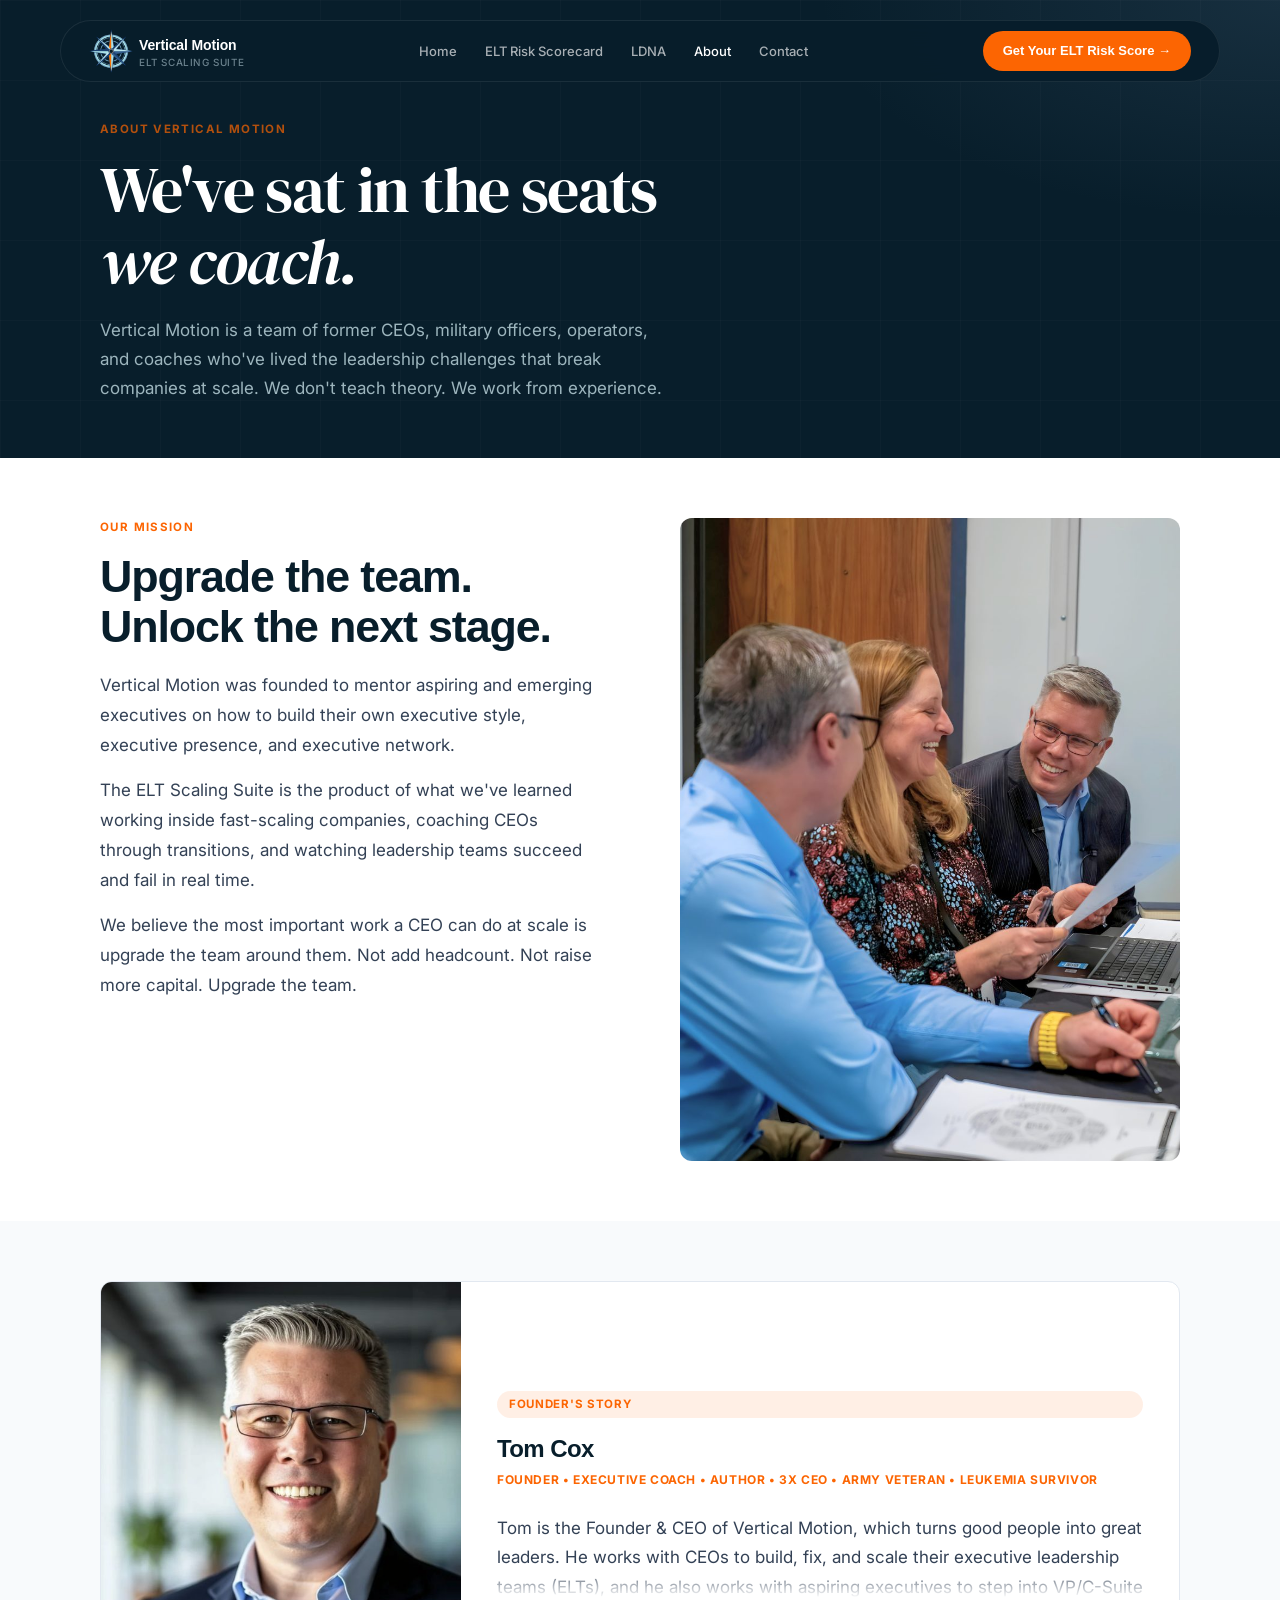
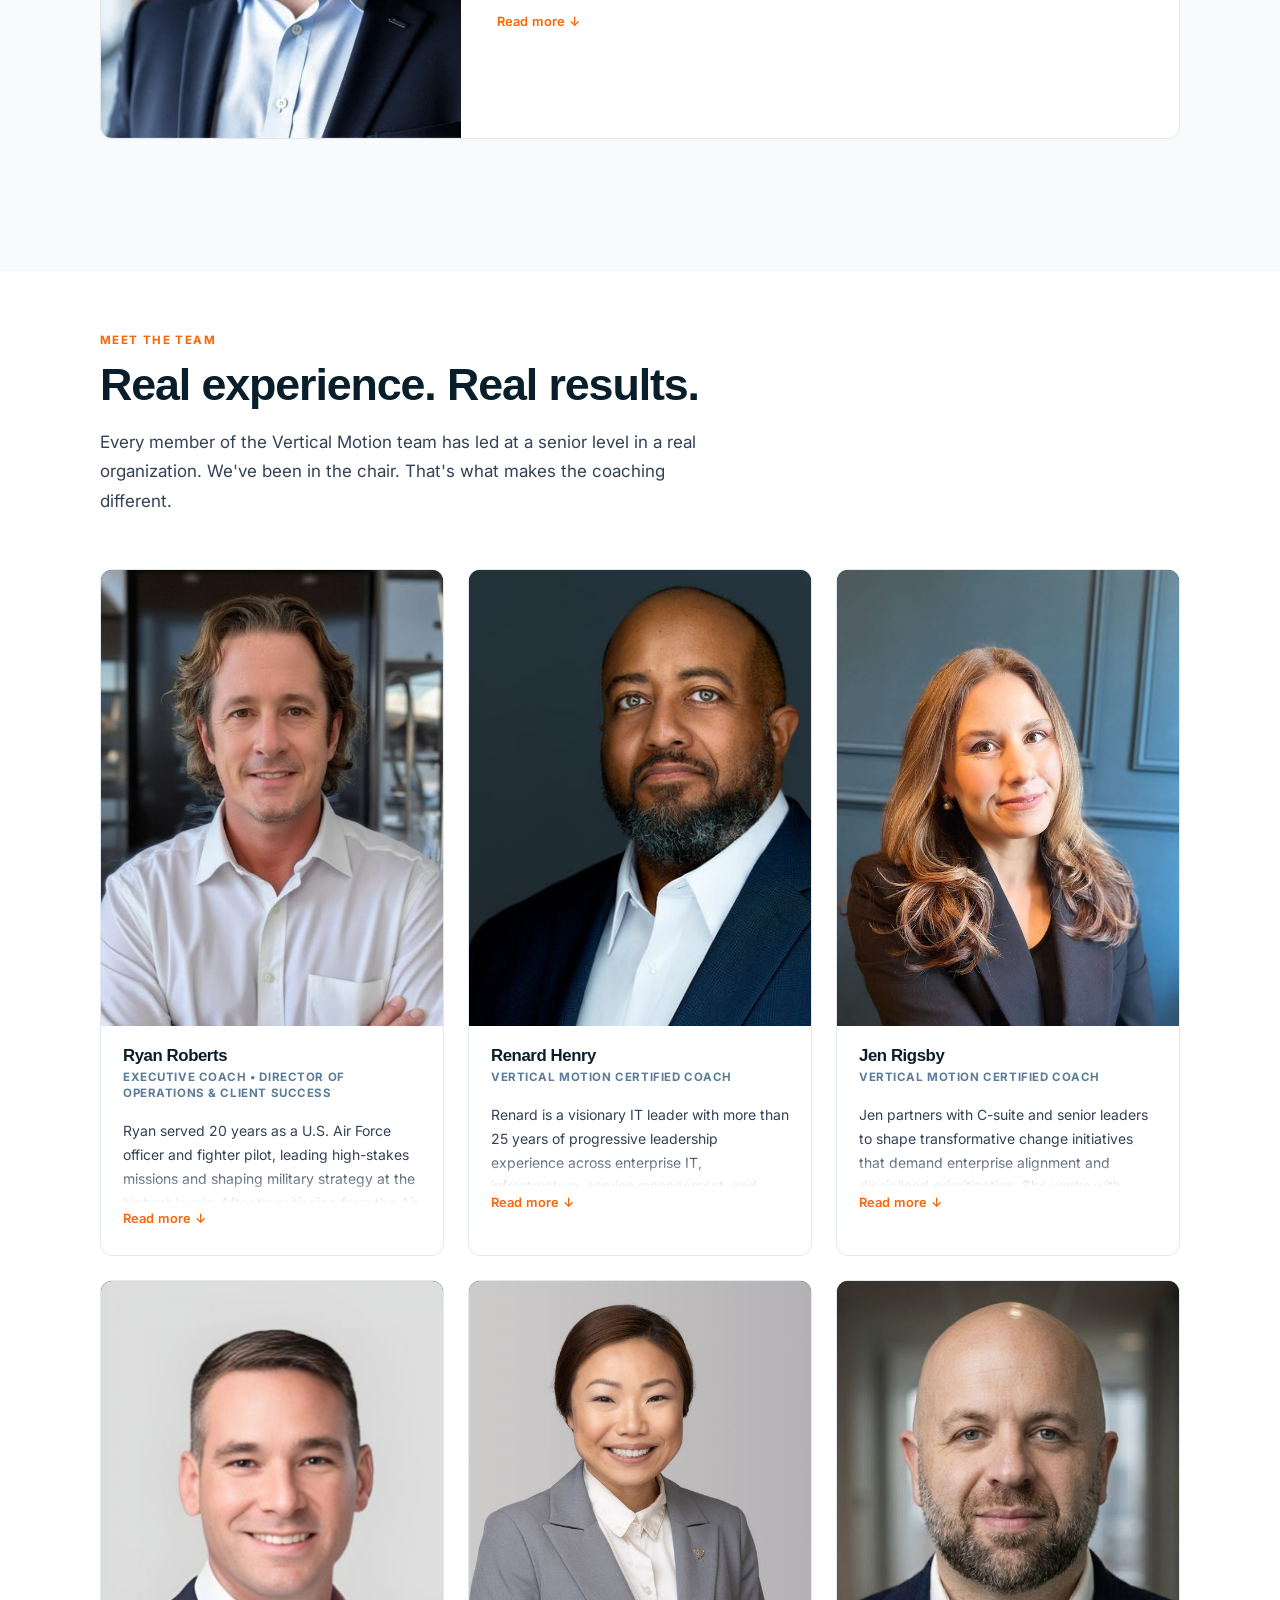
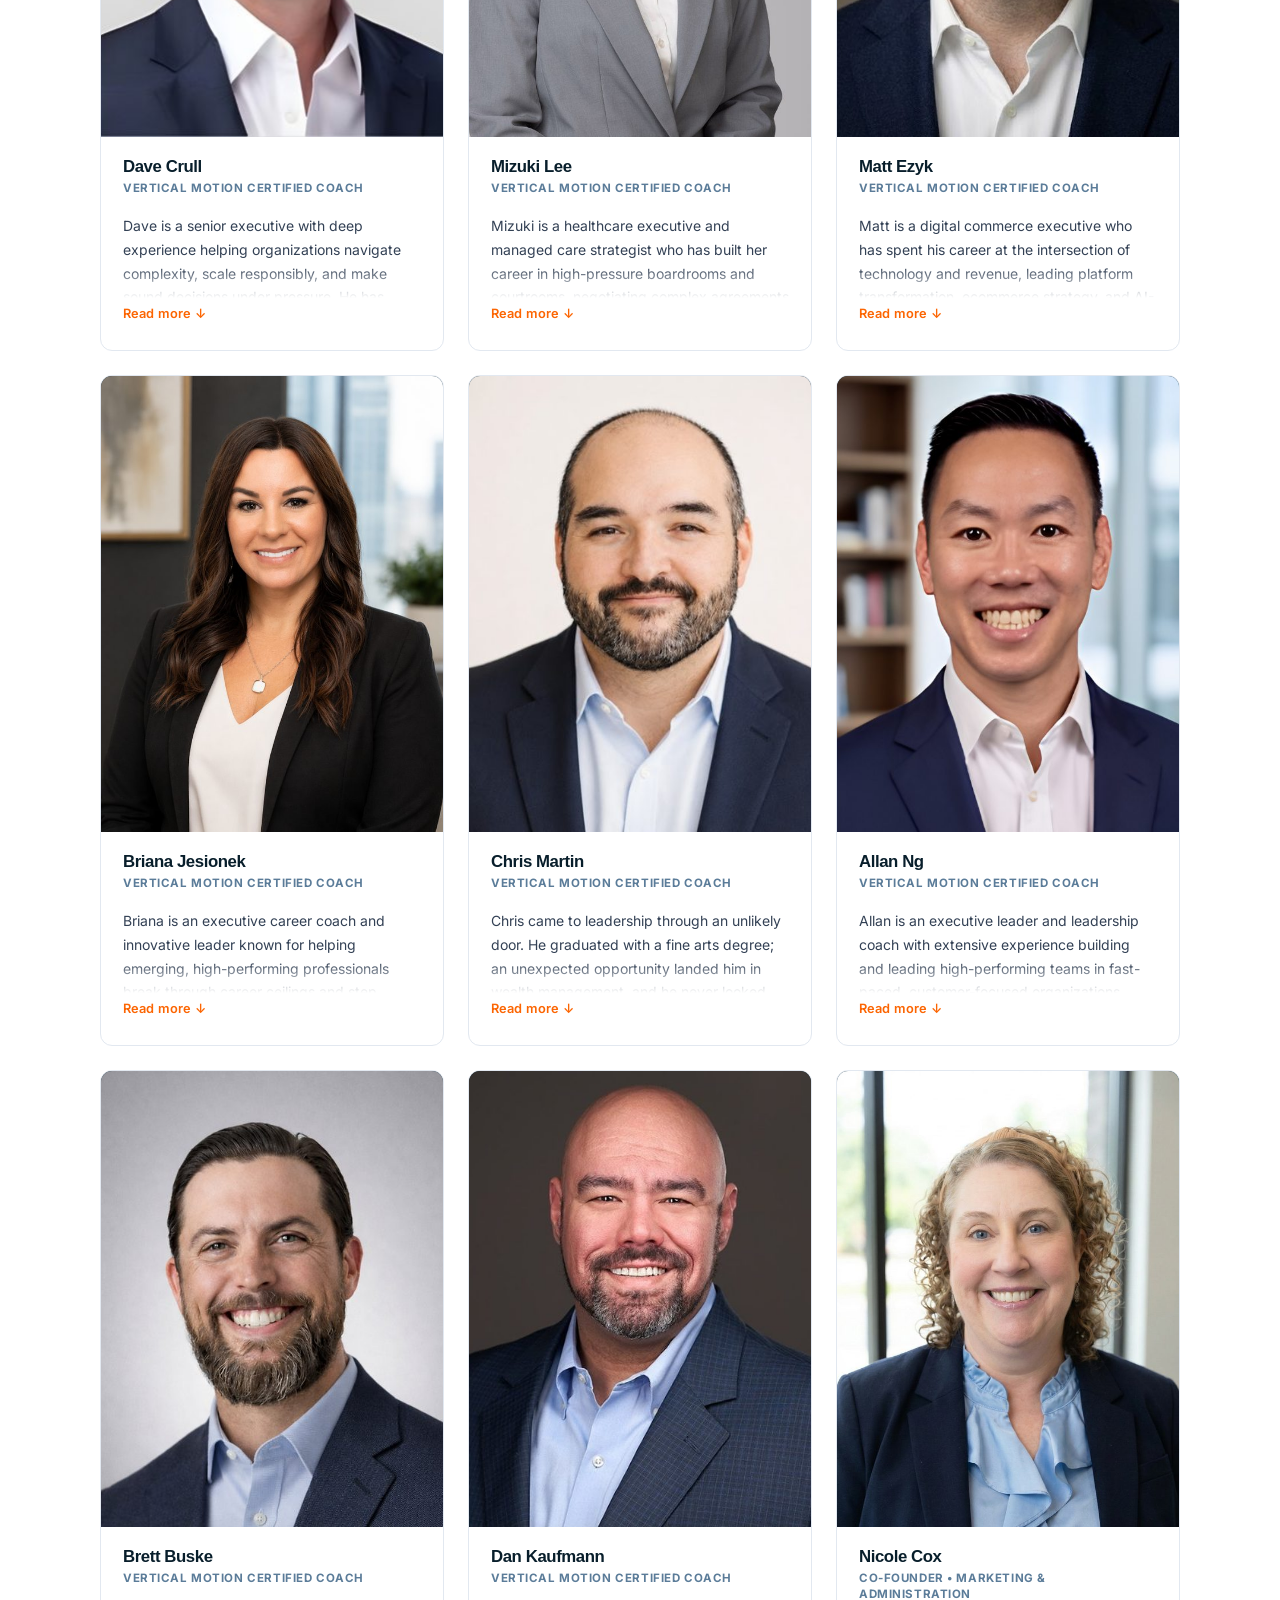
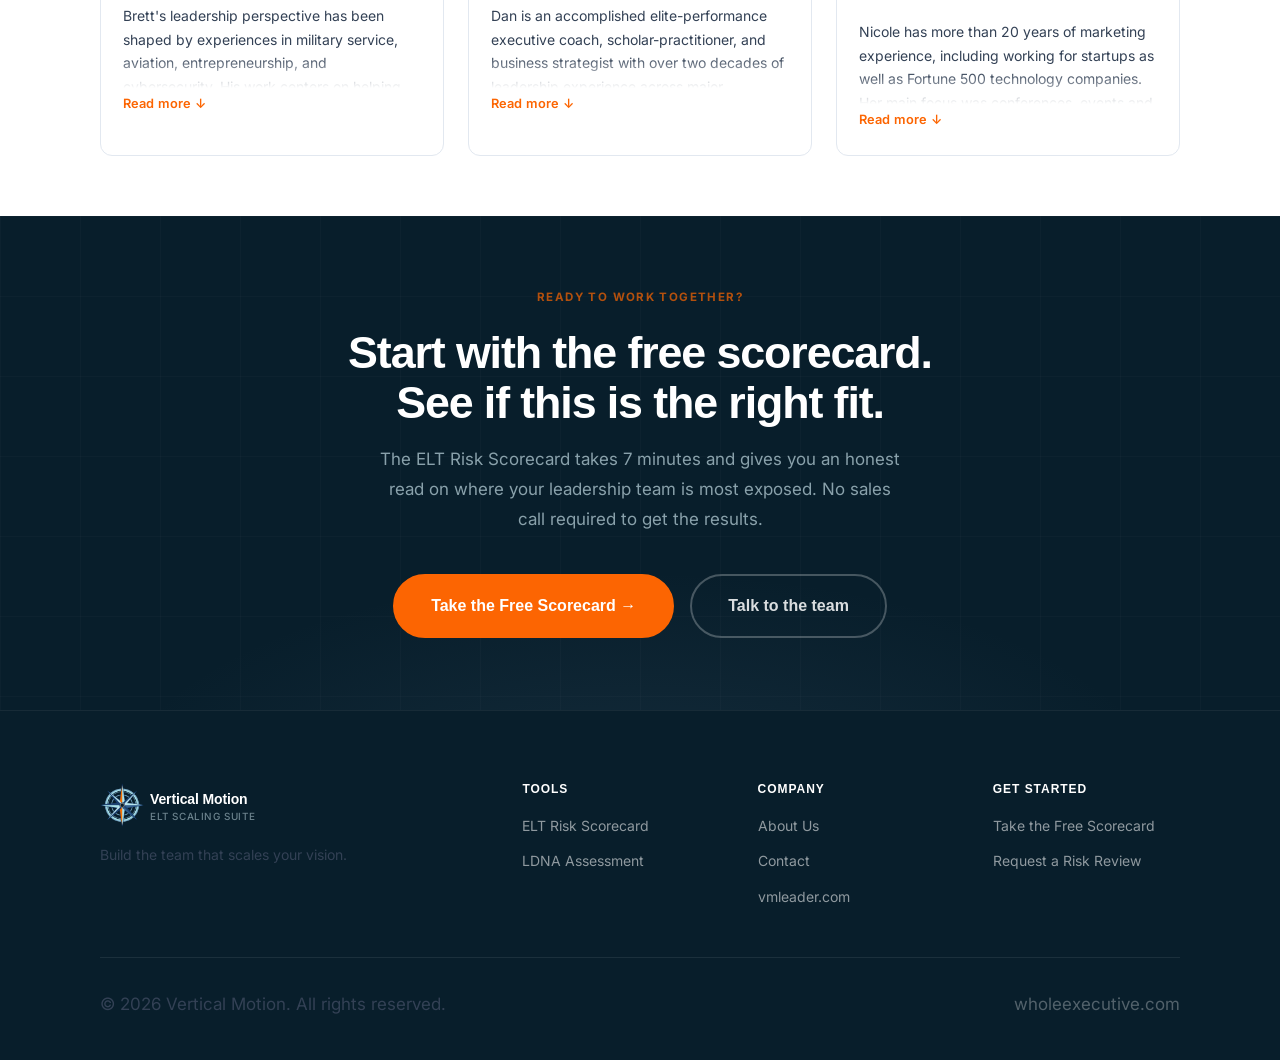
==== commit ee92ad08: "Update Tom's bio + fix Read More button" ====
--- a/about.html
+++ b/about.html
@@ -214,10 +214,10 @@
         <span class="badge badge-orange" style="margin-bottom:18px; display:inline-block;">Founder's Story</span>
         <h3 style="font-size:1.5rem; margin-bottom:6px;">Tom Cox</h3>
         <p style="font-size:0.75rem; font-weight:700; color:var(--orange); letter-spacing:0.05em; text-transform:uppercase; margin-bottom:24px;">Founder &bull; Executive Coach &bull; Author &bull; 3x CEO &bull; Army Veteran &bull; Leukemia Survivor</p>
-        <div class="bio-text" style="max-height:9rem;">
-          <p>Tom has closed more than $1.5B in new business throughout his career, has an MBA from Georgia State University, and holds multiple patents for his work in satellite technology innovation. Tom also served in the US Army as a combat medic and satellite controller, and volunteers as a mentor and speaker at Patriot Boot Camp, which helps veterans and military spouses enter the world of entrepreneurship. He lives in Denver, Colorado with his wife of 20+ years and two teenage children.</p>
-          <p style="margin-top:12px;">In August of 2022, Tom was diagnosed with Acute Myeloid Leukemia and given less than two months to live. Six months of multiple hospitalizations, chemotherapy, and a handful of near-death experiences helped Tom to realize that of all the things he has done in his career, inspiring and mentoring others was the most rewarding and energizing for him.</p>
-          <p style="margin-top:12px;">With a second chance at life, Tom is leaning into these skills. Tom started Vertical Motion to mentor aspiring and emerging executives on how to build their own executive style, executive presence and executive network. With 15+ years experience in VP and C-level executive roles in high-growth environments, Tom has the advantage of having sat in the executive chair himself, and is excited to mentor and energize an entirely new generation of business leaders on how to become the best, most authentic leaders they can be.</p>
+        <div class="bio-text">
+          <p>Tom is the Founder &amp; CEO of Vertical Motion, which turns good people into great leaders. He works with CEOs to build, fix, and scale their executive leadership teams (ELTs), and he also works with aspiring executives to step into VP/C-Suite roles by leading with authenticity, empathy, and audacity.</p>
+          <p style="margin-top:12px;">Tom is an executive advisor &amp; coach, a published author, a US Army veteran, a 2x VC-backed founder, and a seasoned sales leader who has closed over $1.5B in contracts throughout his distinguished 30-year career in Aerospace &amp; Tech. He has an MBA from Georgia State University.</p>
+          <p style="margin-top:12px;">A passionate advocate for helping good people become better versions of themselves, his mission is to empower the next generation to lead with authenticity, empathy, and audacity &ndash; traits necessary to lead effectively in the mid-21st century.</p>
         </div>
         <button class="bio-toggle" onclick="toggleBio(this)" style="margin-top:8px;">Read more <span>&#8595;</span></button>
       </div>
--- a/styles.css
+++ b/styles.css
@@ -1,5 +1,5 @@
 /* ============================
-   VERTICAL MOTIONS — GLOBAL STYLES
+   VERTICAL MOTIONS Ã¢ÂÂ GLOBAL STYLES
    wholeexecutive.com
    ============================ */
 
@@ -231,7 +231,7 @@
   display: grid;
   grid-template-columns: 1fr 420px;
   gap: 64px;
-  align-items: center;
+  align-items: start;
   position: relative;
   z-index: 1;
 }
@@ -267,7 +267,7 @@
 
 .hero h1 {
   font-family: var(--font-display);
-  font-size: clamp(3rem, 6vw, 5.2rem);
+  font-size: clamp(2.2rem, 4.2vw, 3.6rem);
   font-weight: 400;
   color: var(--white);
   line-height: 1.04;
@@ -304,6 +304,7 @@
 
 /* Hero risk card */
 .hero-risk-card {
+  margin-top: 48px;
   background: rgba(255,255,255,0.04);
   border: 1px solid rgba(255,255,255,0.1);
   border-radius: 20px;
@@ -458,13 +459,13 @@
 .process-step-num {
   font-family: var(--font-display);
   font-size: 3rem;
-  color: var(--icy);
+  color: var(--orange);
   line-height: 1;
   margin-bottom: 16px;
   font-weight: 400;
 }
 .process-step h4 { font-size: 1rem; color: var(--ink); margin-bottom: 8px; line-height: 1.3; }
-.process-step p { font-size: 0.875rem; color: var(--ink-soft); line-height: 1.65; margin: 0; }
+.process-step p { font-size: 0.875rem; color: var(--ink-soft); line-height: 1.65; margin: 0; text-wrap: pretty; }
 
 /* ---- Stats Row ---- */
 .stats-row {
@@ -556,7 +557,7 @@
 }
 .proof-quote {
   font-family: var(--font-display);
-  font-size: clamp(1.5rem, 3vw, 2.4rem);
+  font-size: clamp(1.4rem, 2.5vw, 2rem);
   color: var(--white);
   max-width: 760px;
   margin: 0 auto 20px;
@@ -584,13 +585,13 @@
 }
 .for-card:hover { border-color: var(--slate); }
 .for-card-icon {
-  width: 40px; height: 40px;
+  width: 72px; height: 72px;
   border-radius: var(--radius-sm);
   background: var(--icy);
   display: flex; align-items: center; justify-content: center;
-  font-size: 1.1rem;
   flex-shrink: 0;
 }
+.for-card-icon img { width: 44px; height: 44px; object-fit: contain; display: block; }
 .for-card h4 { font-size: 0.9375rem; margin-bottom: 3px; }
 .for-card p  { font-size: 0.8125rem; color: var(--ink-soft); margin: 0; line-height: 1.5; }
 
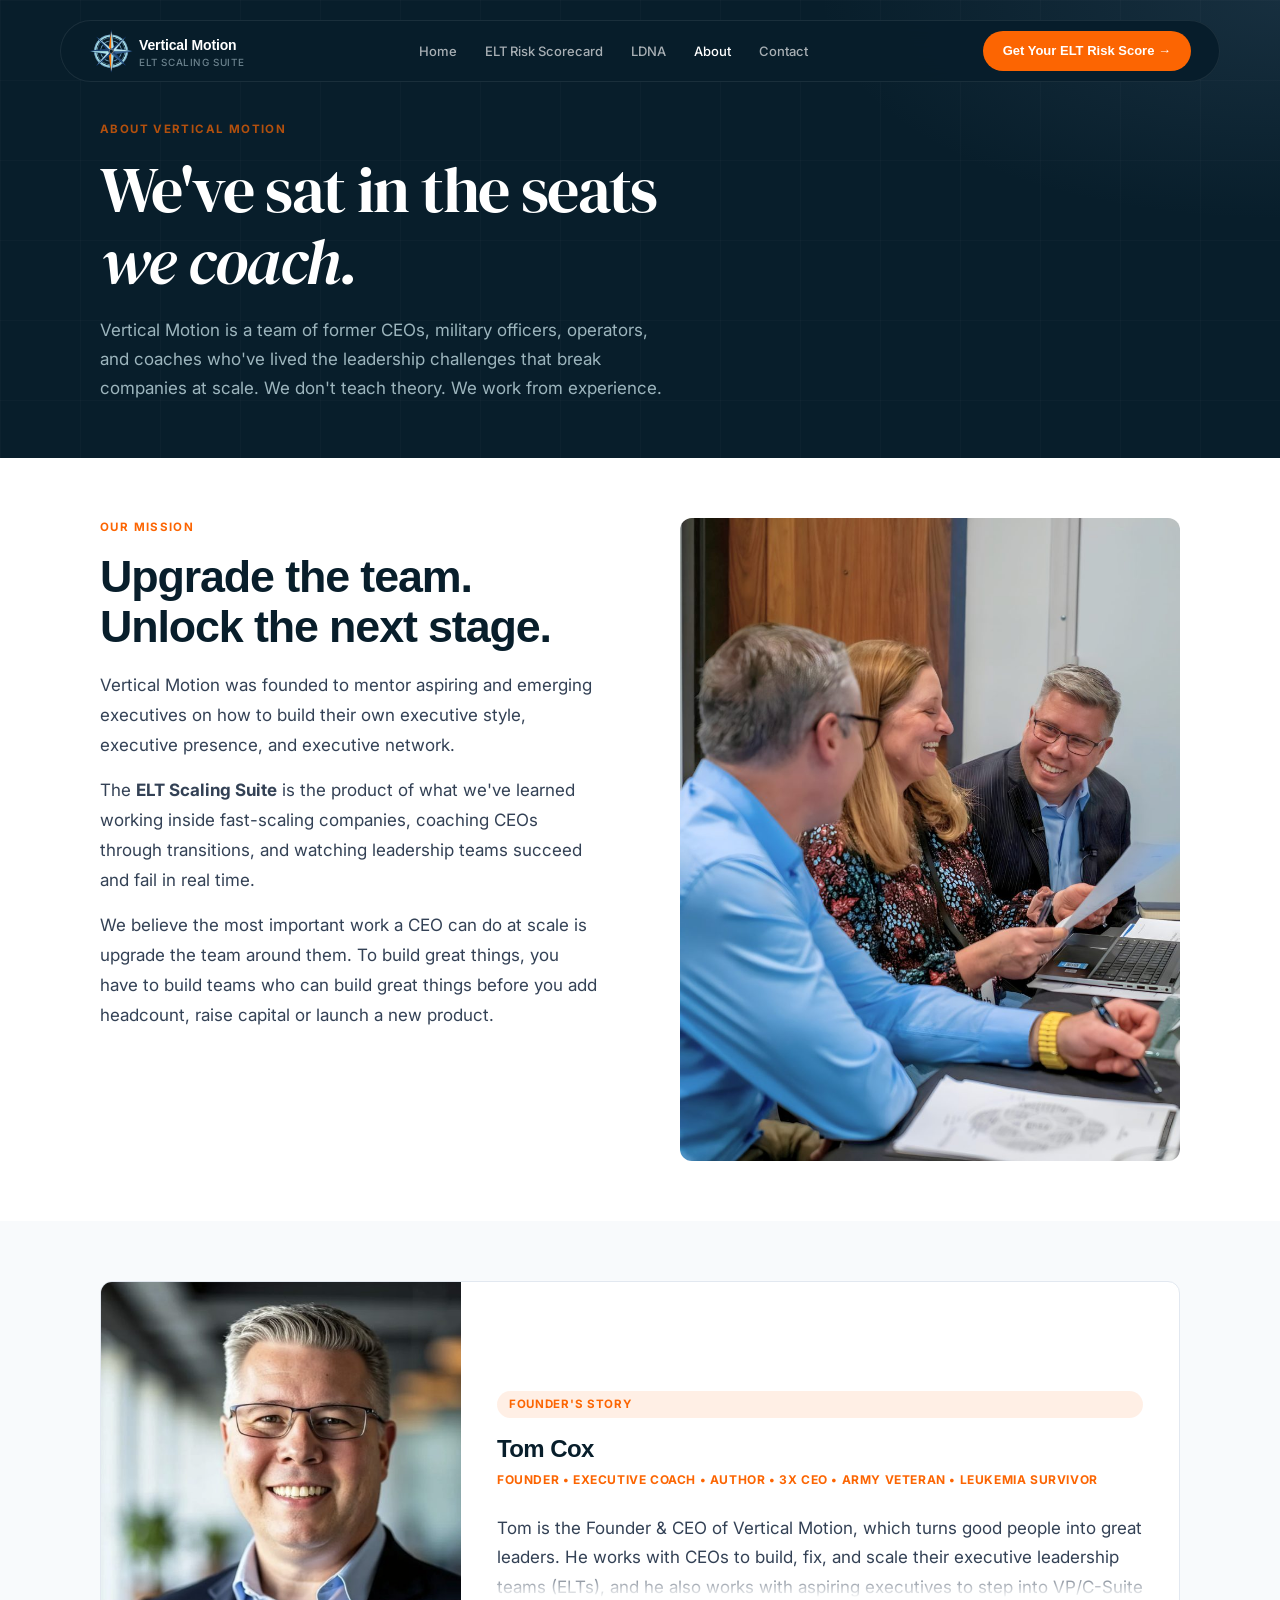
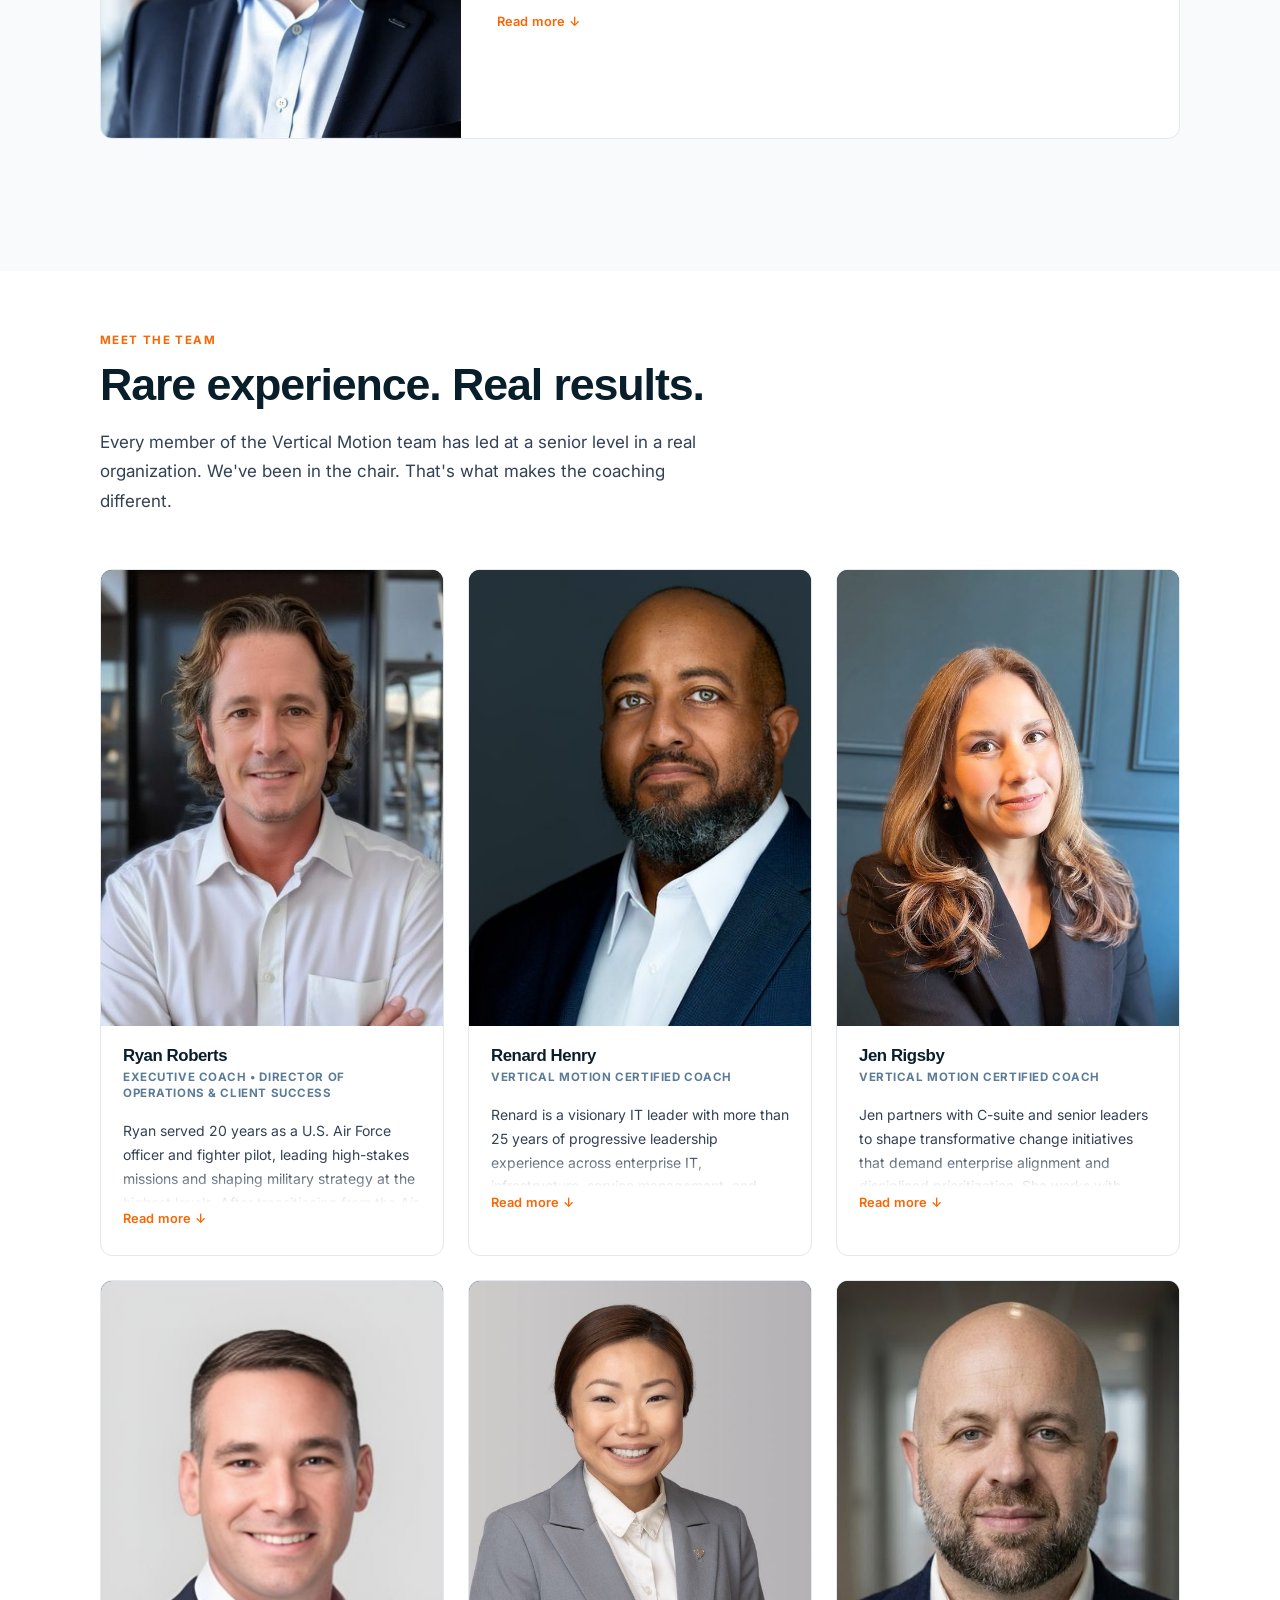
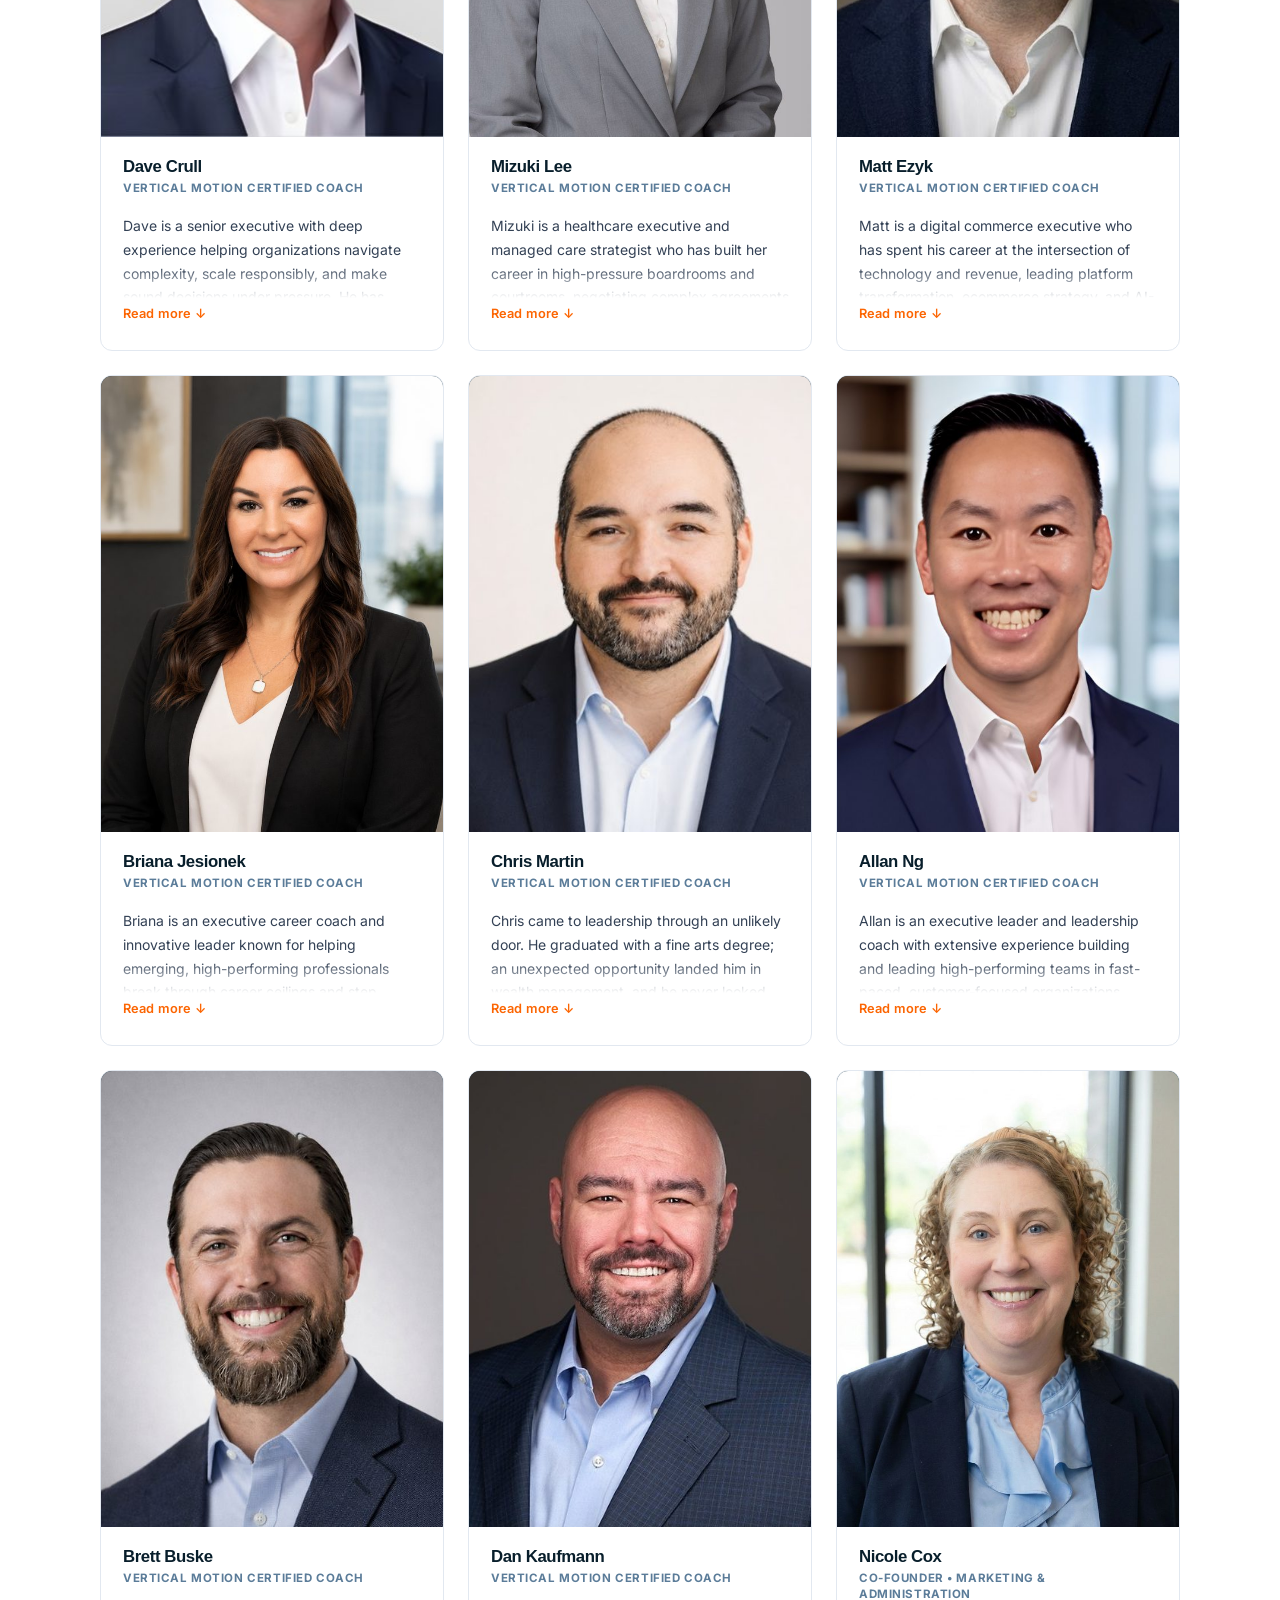
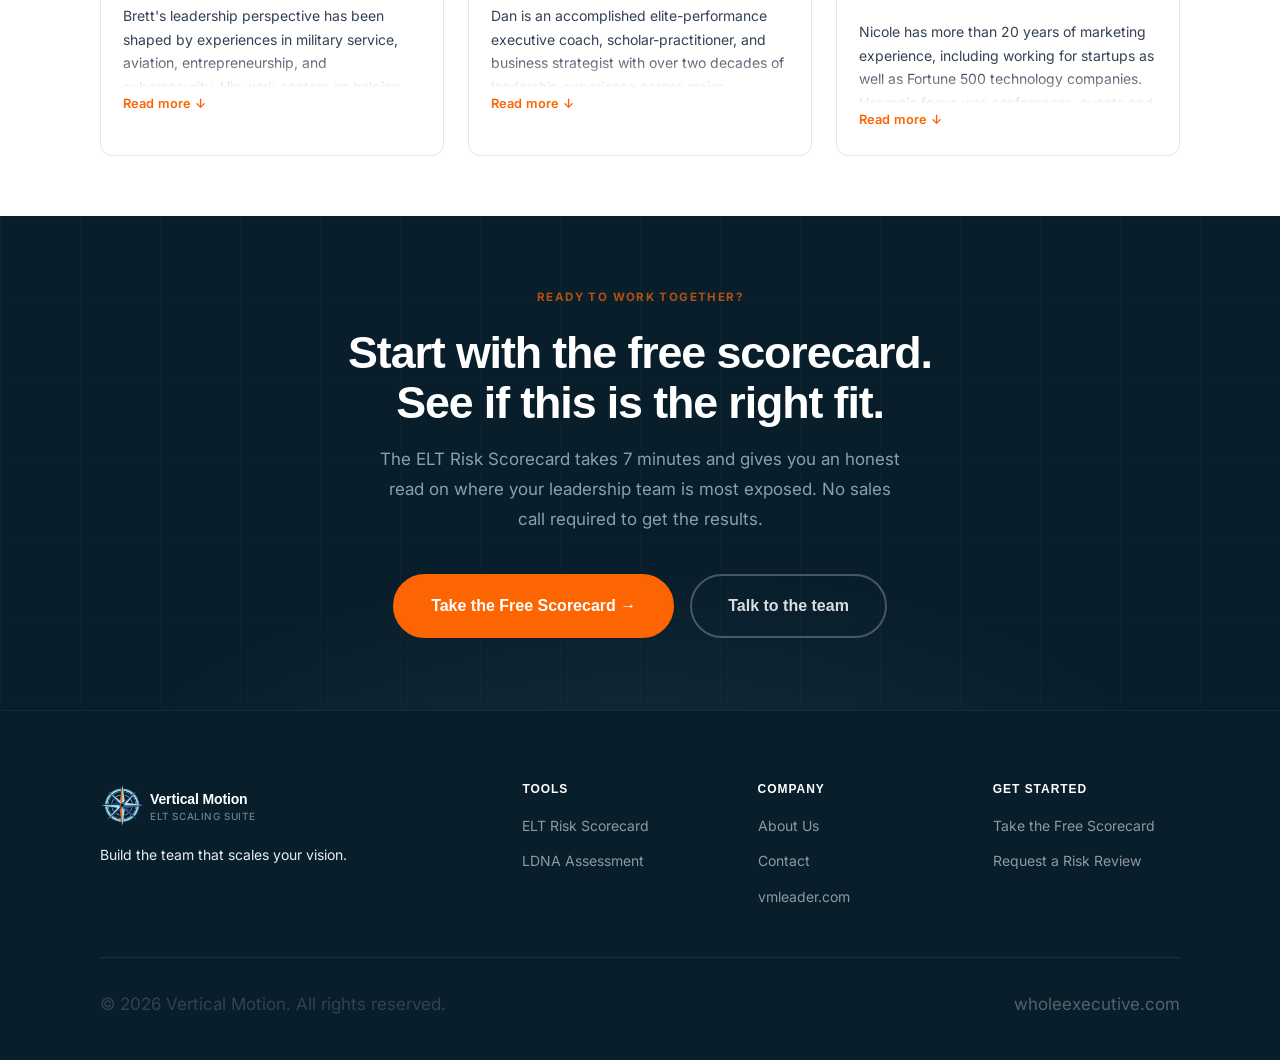
==== commit 6d492c21: "About page: bold ELT Scaling Suite, update mission para 3, update team headline" ====
--- a/about.html
+++ b/about.html
@@ -187,8 +187,8 @@
         <span class="eyebrow" style="margin-bottom:14px; display:block;">Our mission</span>
         <h2 style="margin-bottom:20px;">Upgrade the team. Unlock the next stage.</h2>
         <p>Vertical Motion was founded to mentor aspiring and emerging executives on how to build their own executive style, executive presence, and executive network.</p>
-        <p style="margin-top:16px;">The ELT Scaling Suite is the product of what we've learned working inside fast-scaling companies, coaching CEOs through transitions, and watching leadership teams succeed and fail in real time.</p>
-        <p style="margin-top:16px;">We believe the most important work a CEO can do at scale is upgrade the team around them. Not add headcount. Not raise more capital. Upgrade the team.</p>
+        <p style="margin-top:16px;">The <strong>ELT Scaling Suite</strong> is the product of what we've learned working inside fast-scaling companies, coaching CEOs through transitions, and watching leadership teams succeed and fail in real time.</p>
+        <p style="margin-top:16px;">We believe the most important work a CEO can do at scale is upgrade the team around them. To build great things, you have to build teams who can build great things before you add headcount, raise capital or launch a new product.</p>
       </div>
       <div style="border-radius:var(--radius-md); overflow:hidden; height:100%; min-height:420px;">
         <img
@@ -230,7 +230,7 @@
   <div class="container">
     <div class="section-head left" style="margin-bottom:52px;">
       <span class="eyebrow" style="margin-bottom:10px; display:block;">Meet the team</span>
-      <h2>Real experience. Real results.</h2>
+      <h2>Rare experience. Real results.</h2>
       <p style="max-width:600px; margin-top:12px;">Every member of the Vertical Motion team has led at a senior level in a real organization. We've been in the chair. That's what makes the coaching different.</p>
     </div>
 
--- a/styles.css
+++ b/styles.css
@@ -1,5 +1,5 @@
 /* ============================
-   VERTICAL MOTIONS Ã¢ÂÂ GLOBAL STYLES
+   VERTICAL MOTIONS ÃÂÃÂÃÂÃÂÃÂÃÂÃÂÃÂ¢ÃÂÃÂÃÂÃÂÃÂÃÂÃÂÃÂÃÂÃÂÃÂÃÂÃÂÃÂÃÂÃÂ GLOBAL STYLES
    wholeexecutive.com
    ============================ */
 
@@ -609,7 +609,7 @@
   margin-bottom: 48px;
 }
 .footer-brand .nav-logo { margin-bottom: 14px; }
-.footer-brand p { font-size: 0.875rem; line-height: 1.7; max-width: 280px; }
+.footer-brand p { font-size: 0.875rem; line-height: 1.7; max-width: 280px; color: rgba(255,255,255,0.92); }
 .footer-col h5 {
   font-family: var(--font-head);
   font-size: 0.75rem;
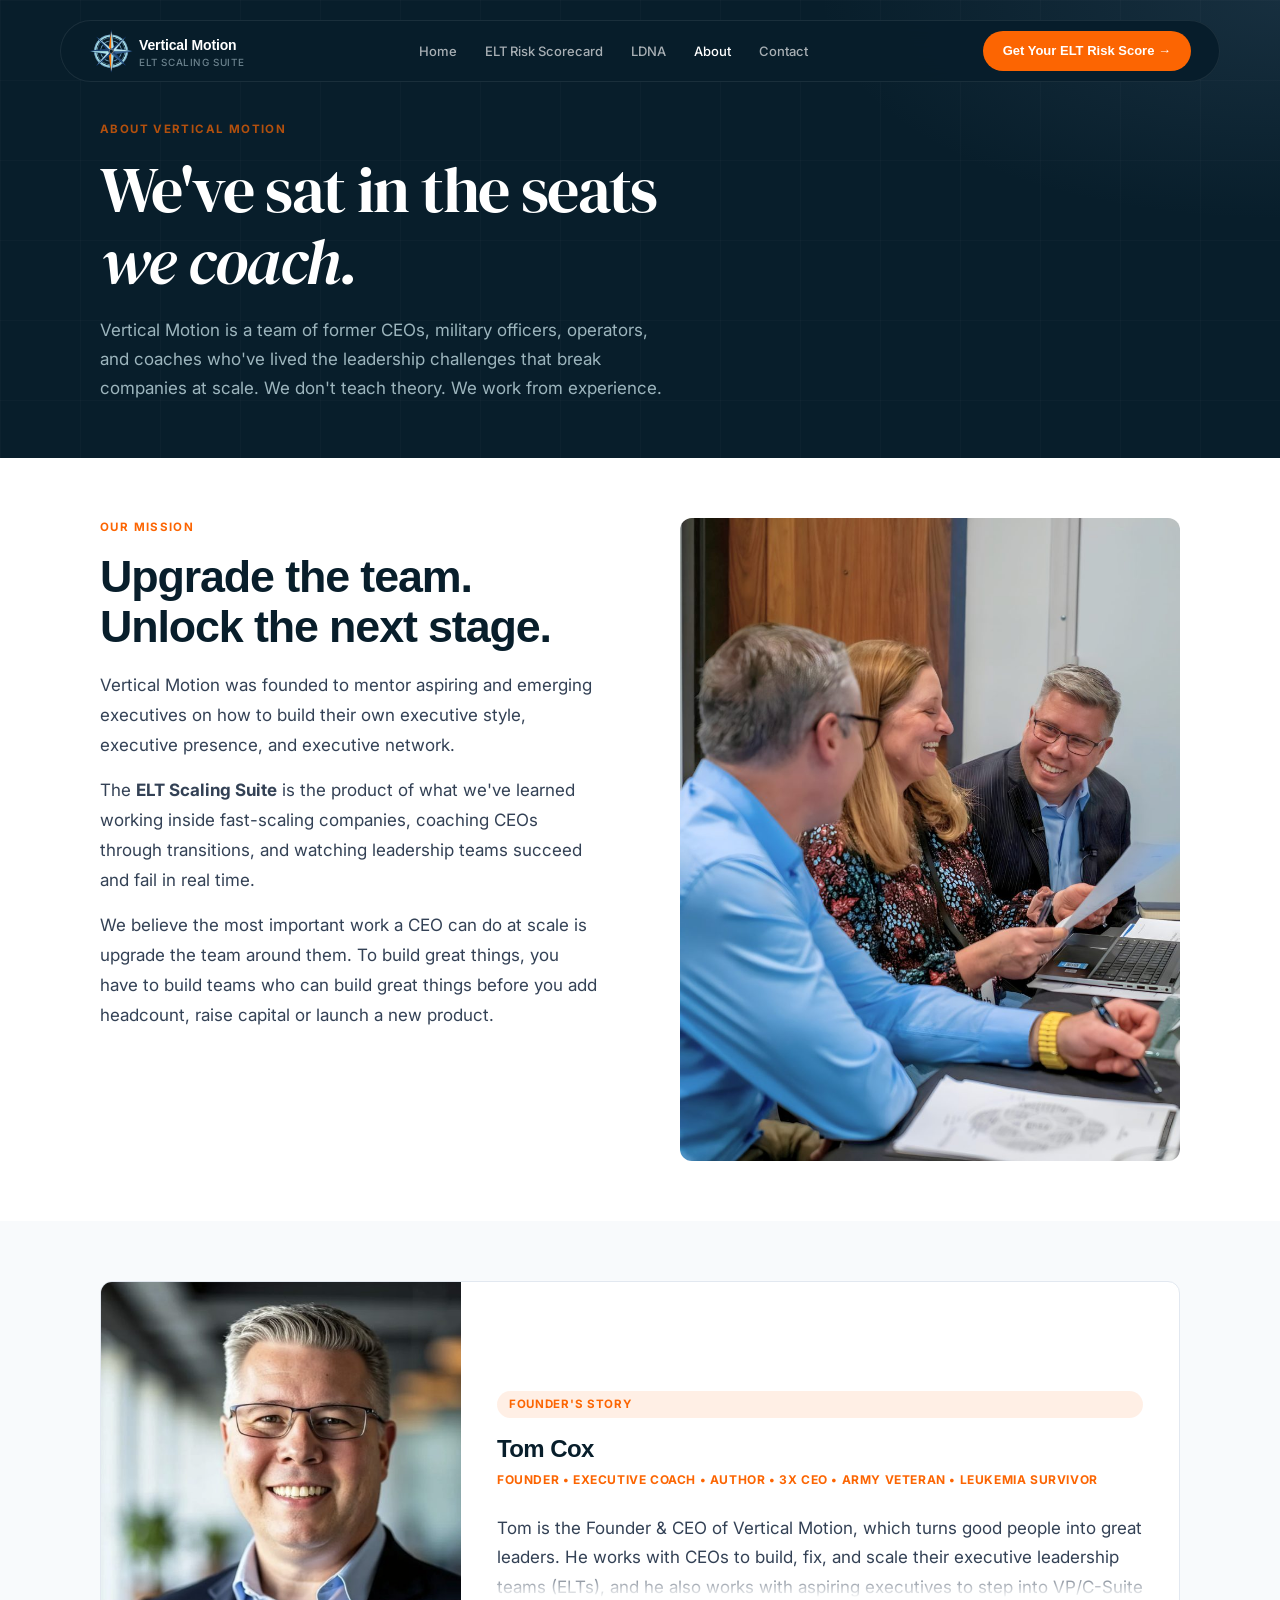
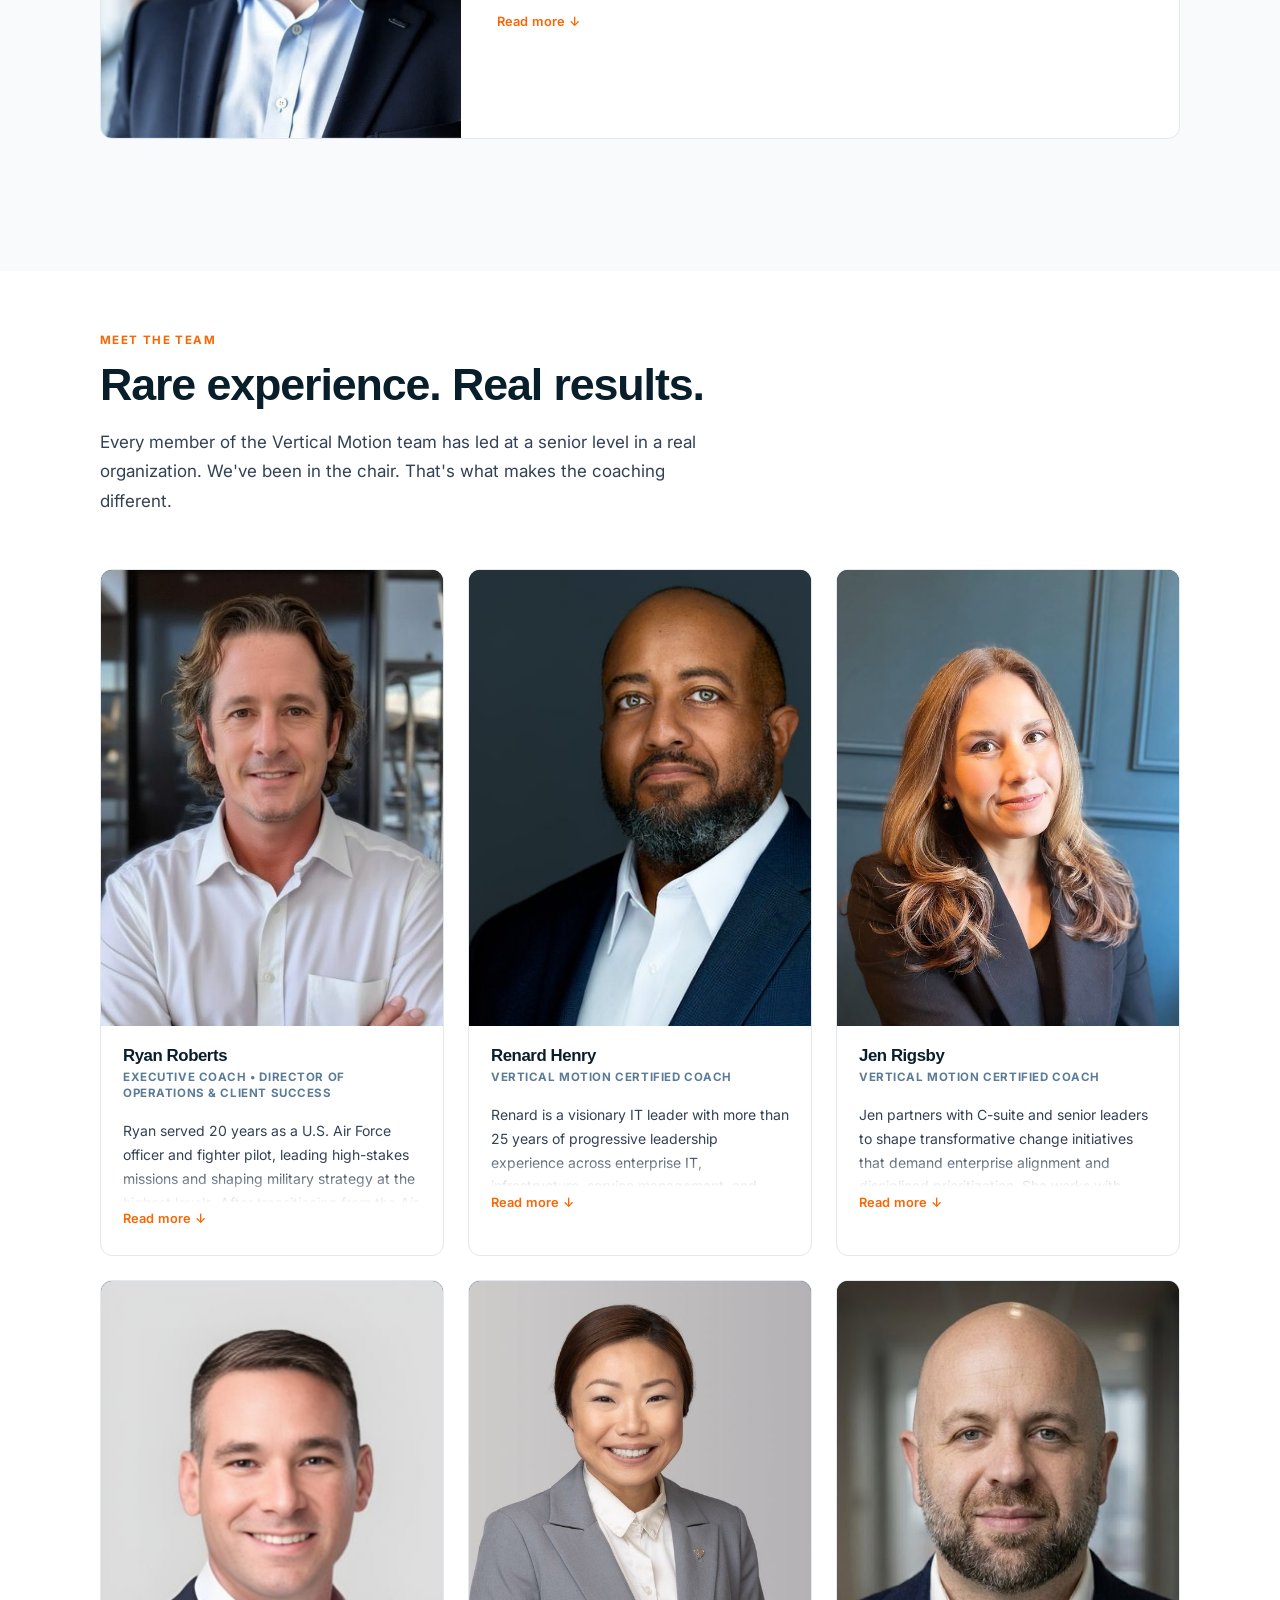
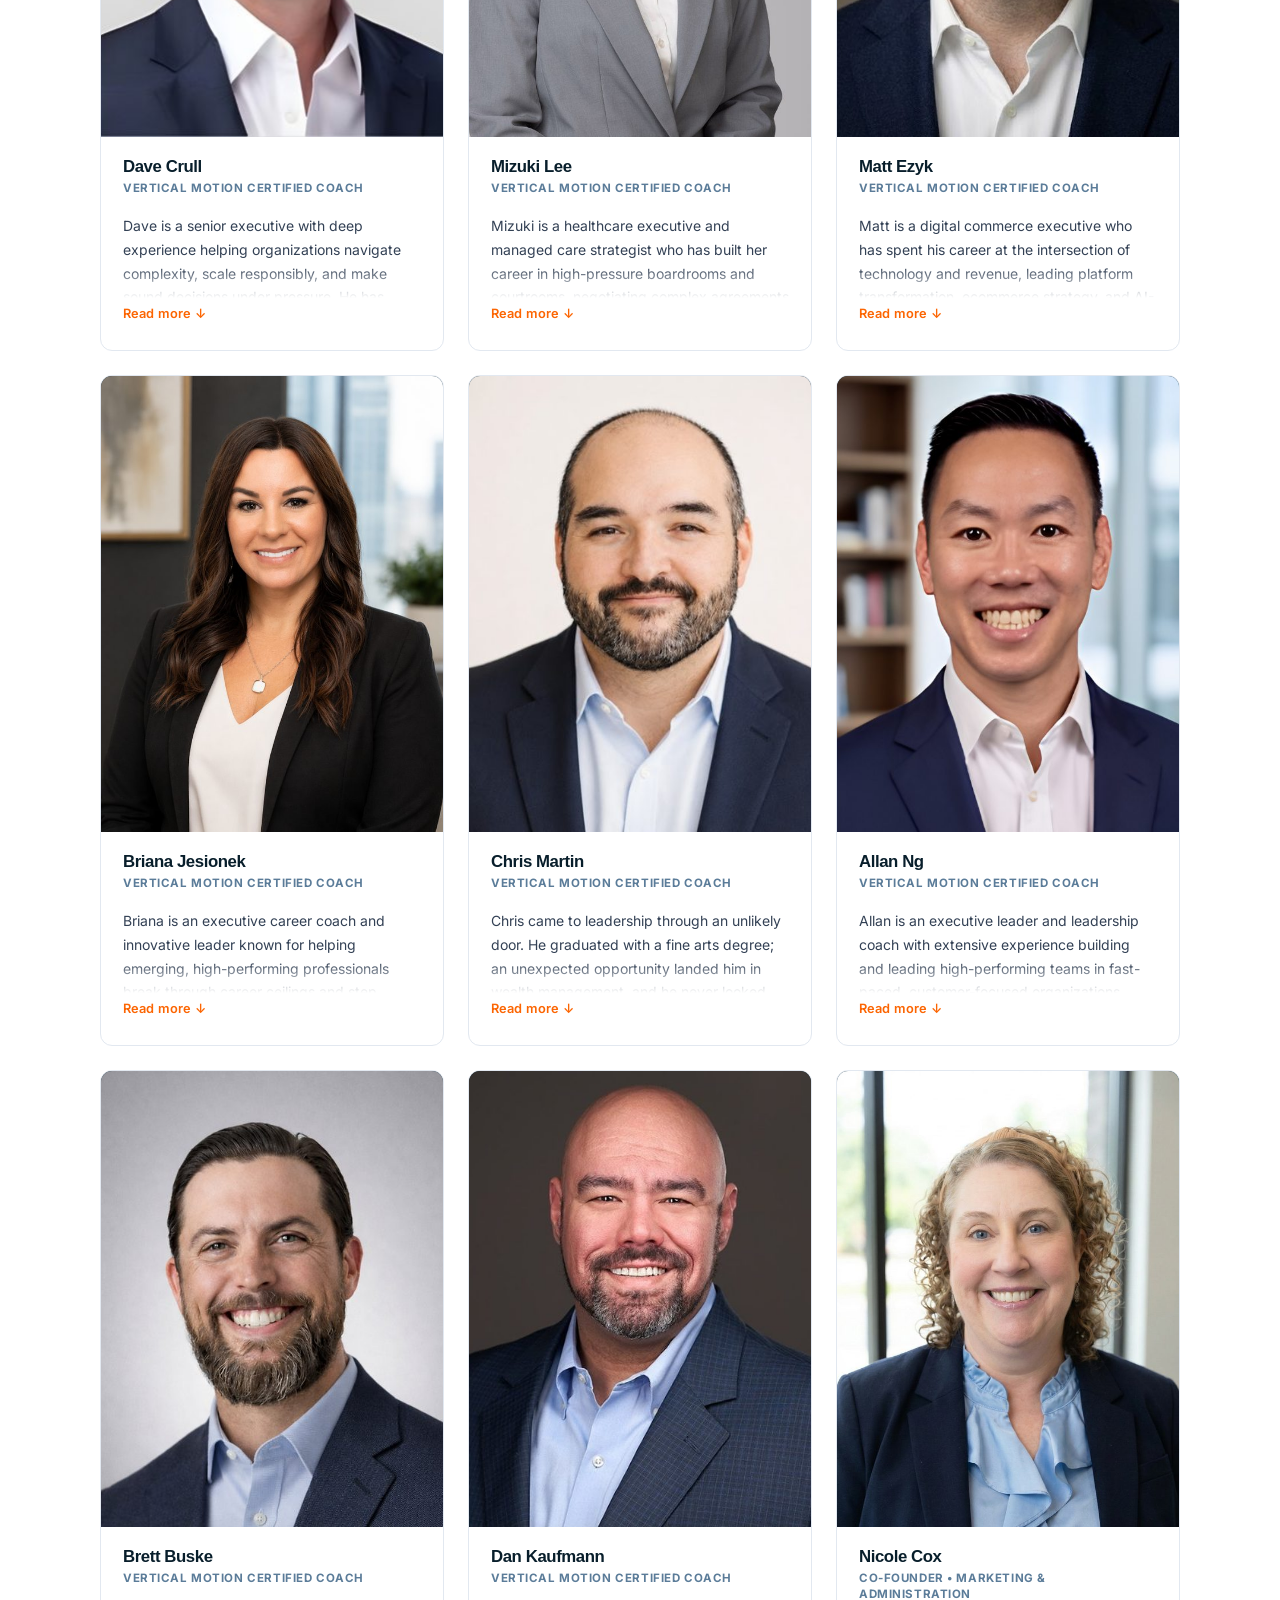
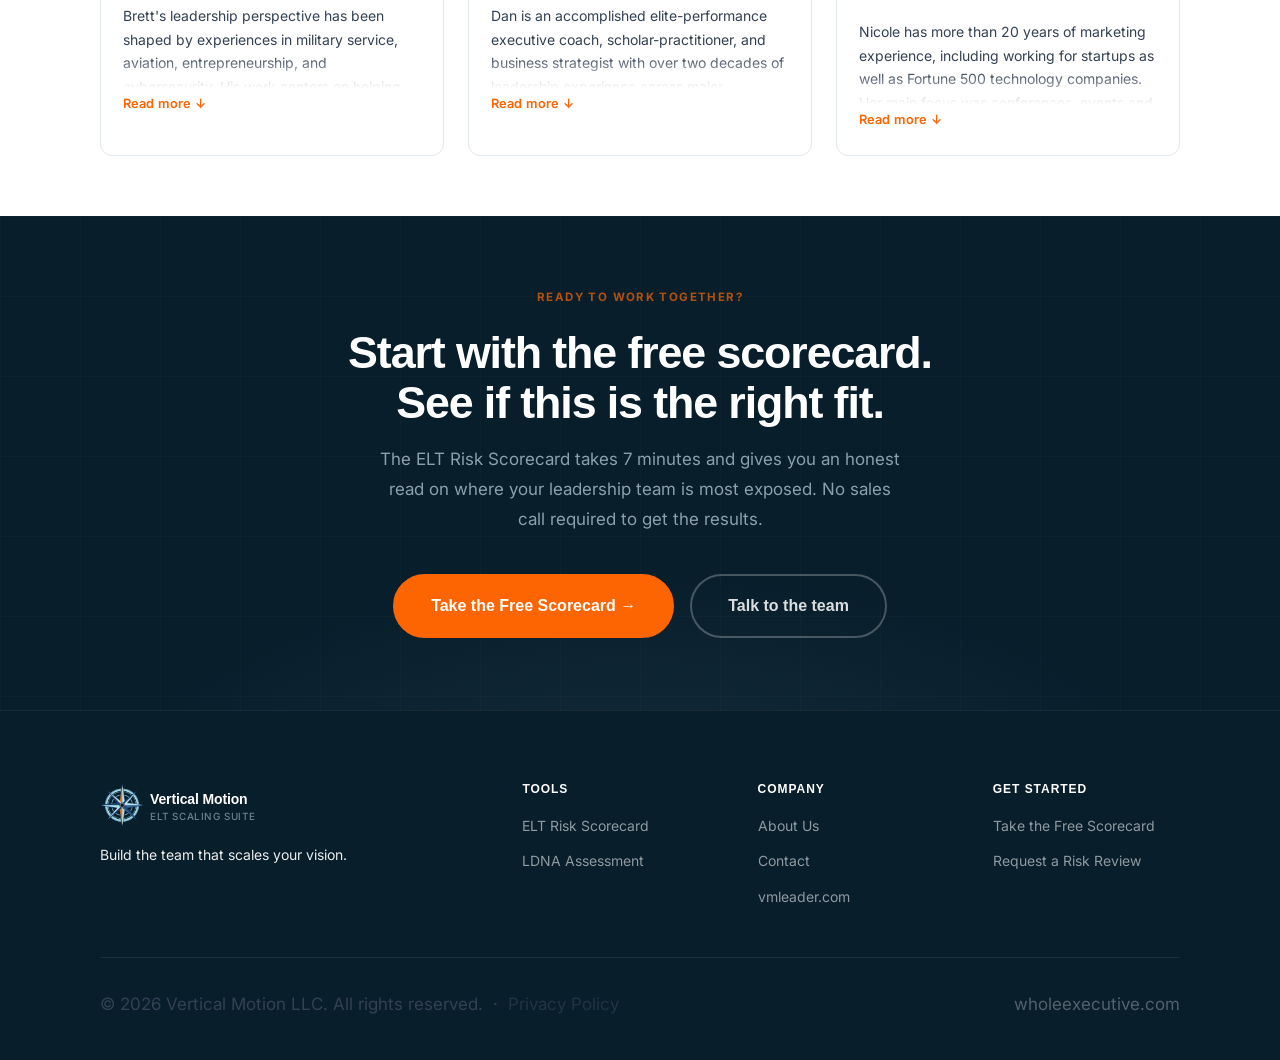
==== commit ff61aef6: "Add privacy policy link to footer: about.html" ====
--- a/about.html
+++ b/about.html
@@ -3,8 +3,26 @@
 <head>
   <meta charset="UTF-8">
   <meta name="viewport" content="width=device-width, initial-scale=1.0">
-  <title>About | Vertical Motion ELT Scaling Suite</title>
-  <meta name="description" content="Meet the Vertical Motion team &mdash; former CEOs, operators, military leaders, and coaches who've sat in the seats they coach.">
+  <title>About Vertical Motion | ELT Scaling Suite</title>
+  <meta name="description" content="Former CEOs, military officers, and operators who have led at scale. Meet the team behind the ELT Scaling Suite — we work from experience, not theory.">
+  <link rel="canonical" href="https://vmleader.com/about.html">
+  <meta property="og:title" content="About Vertical Motion | ELT Scaling Suite">
+  <meta property="og:description" content="Former CEOs, military officers, and operators who have led at scale. Meet the team behind the ELT Scaling Suite — we work from experience, not theory.">
+  <meta property="og:type" content="website">
+  <meta property="og:url" content="https://vmleader.com/about.html">
+  <meta property="og:image" content="https://vmleader.com/assets/og/about-og.png">
+  <meta property="og:image:width" content="1200">
+  <meta property="og:image:height" content="630">
+  <meta property="og:image:alt" content="Vertical Motion team — former CEOs, military officers, and operators.">
+  <meta property="og:site_name" content="Vertical Motion ELT Scaling Suite">
+  <meta name="twitter:card" content="summary_large_image">
+  <meta name="twitter:title" content="About Vertical Motion | ELT Scaling Suite">
+  <meta name="twitter:description" content="Former CEOs, military officers, and operators who have led at scale. Meet the team behind the ELT Scaling Suite — we work from experience, not theory.">
+  <meta name="twitter:image" content="https://vmleader.com/assets/og/about-og.png">
+  <meta name="twitter:image:alt" content="Vertical Motion team — former CEOs, military officers, and operators.">
+  <script type="application/ld+json">
+{"@context":"https://schema.org","@graph":[{"@type":"Organization","@id":"https://vmleader.com/#org","name":"Vertical Motion","url":"https://vmleader.com","logo":"https://vmleader.com/logo.png","email":"support@vmleader.com","description":"ELT Scaling Suite — Executive leadership team performance programs for fast-scaling CEOs.","founder":{"@id":"https://vmleader.com/about.html#tomcox"}},{"@type":"Person","@id":"https://vmleader.com/about.html#tomcox","name":"Tom Cox","jobTitle":"Founder and CEO","worksFor":{"@id":"https://vmleader.com/#org"},"description":"3x CEO, US Army veteran, executive coach, and published author. Founder of Vertical Motion. Closed over <meta name="viewport" content="width=device-width, initial-scale=1.0">.5B in contracts in a 30-year career in Aerospace and Tech.","alumniOf":"Georgia State University","knowsAbout":["Executive Leadership","CEO Coaching","ELT Performance","Leadership Team Design"]}]}
+  </script>
   <link rel="stylesheet" href="styles.css">
   <link rel="icon" type="image/png" href="logo.png">
   <style>
@@ -101,6 +119,9 @@
     }
     @media (max-width: 480px) {
       .team-grid { grid-template-columns: 1fr; }
+      .founder-photo { min-height: 260px; }
+      .founder-body { padding: 24px 20px; }
+      .team-card-meta, .team-card-bio { padding-left: 16px; padding-right: 16px; }
     }
 
     /* Bio truncation */
@@ -546,7 +567,7 @@
       </div>
     </div>
     <div class="footer-bottom">
-      <p>&copy; 2026 Vertical Motion. All rights reserved.</p>
+      <p>&copy; 2026 Vertical Motion LLC. All rights reserved. &nbsp;&middot;&nbsp; <a href="privacy.html" style="color:inherit; opacity:0.6;">Privacy Policy</a></p>
       <p><a href="https://wholeexecutive.com" style="color:rgba(255,255,255,0.3);">wholeexecutive.com</a></p>
     </div>
   </div>
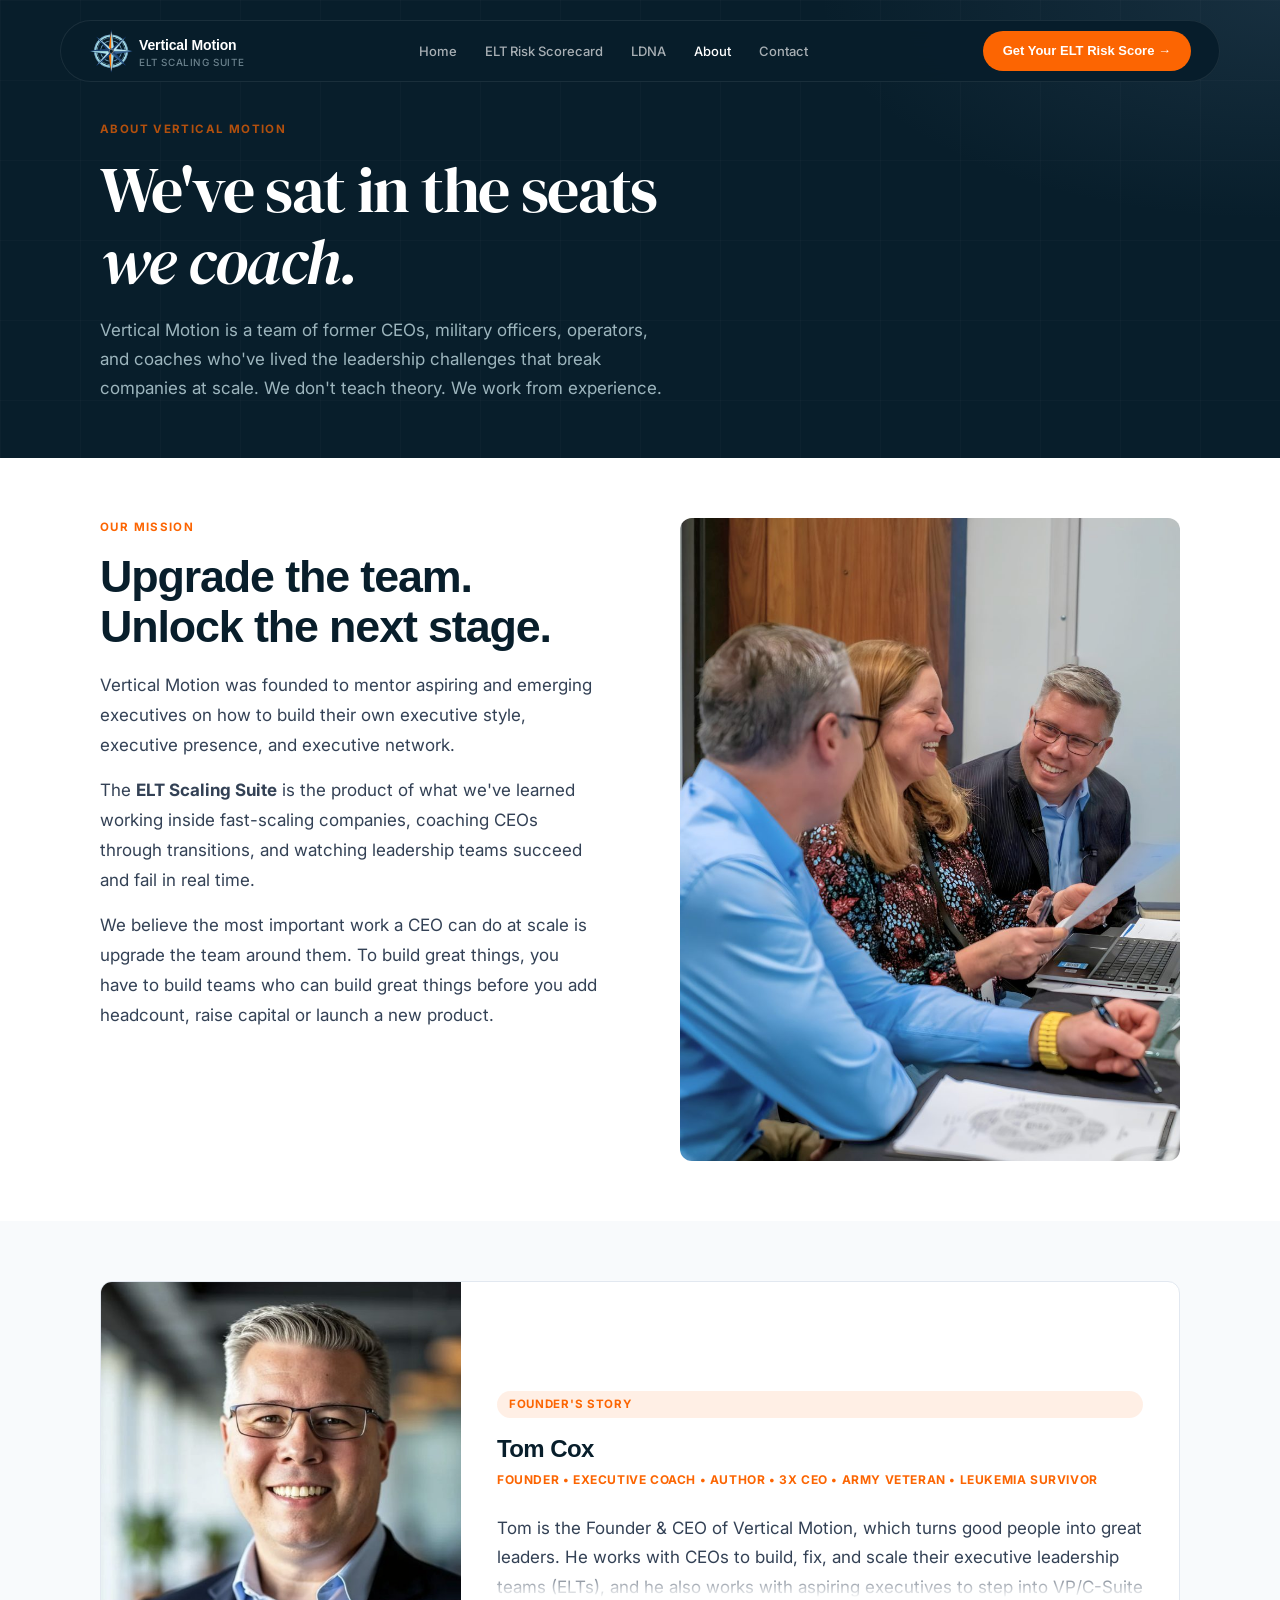
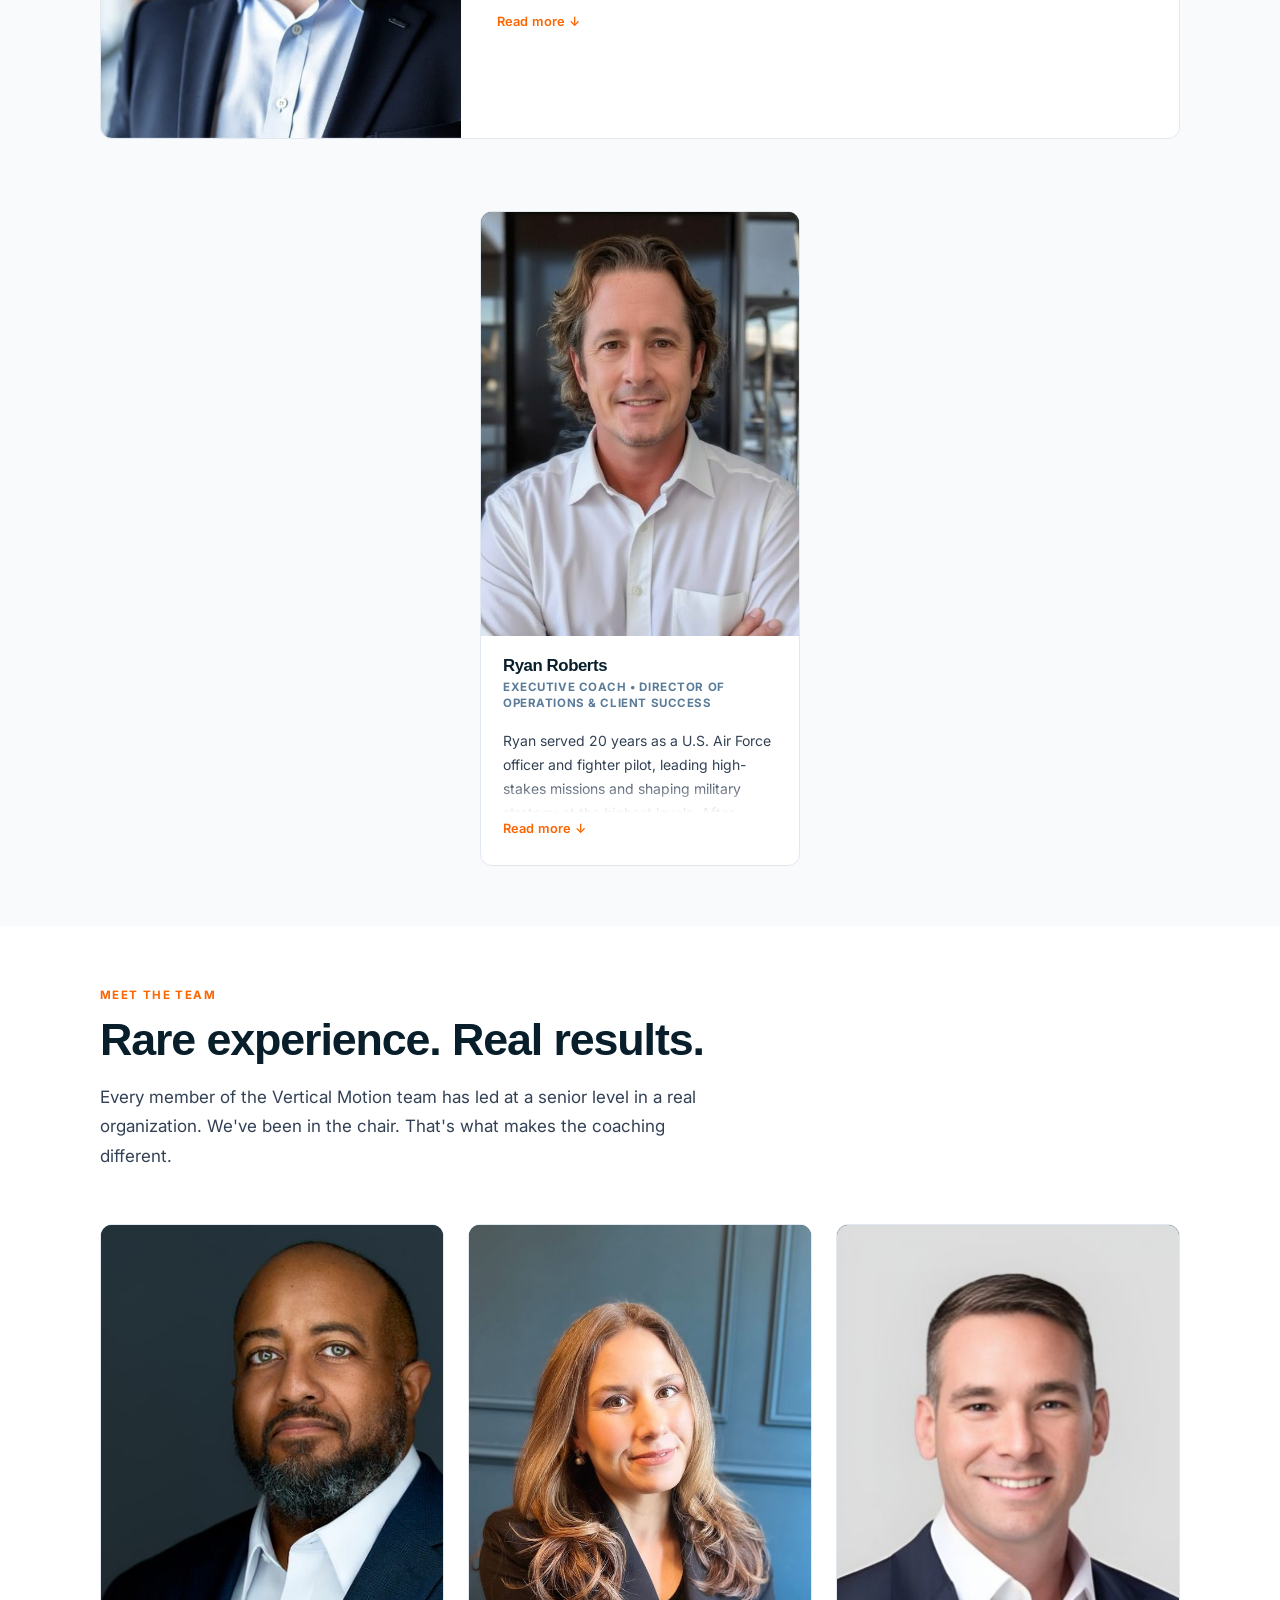
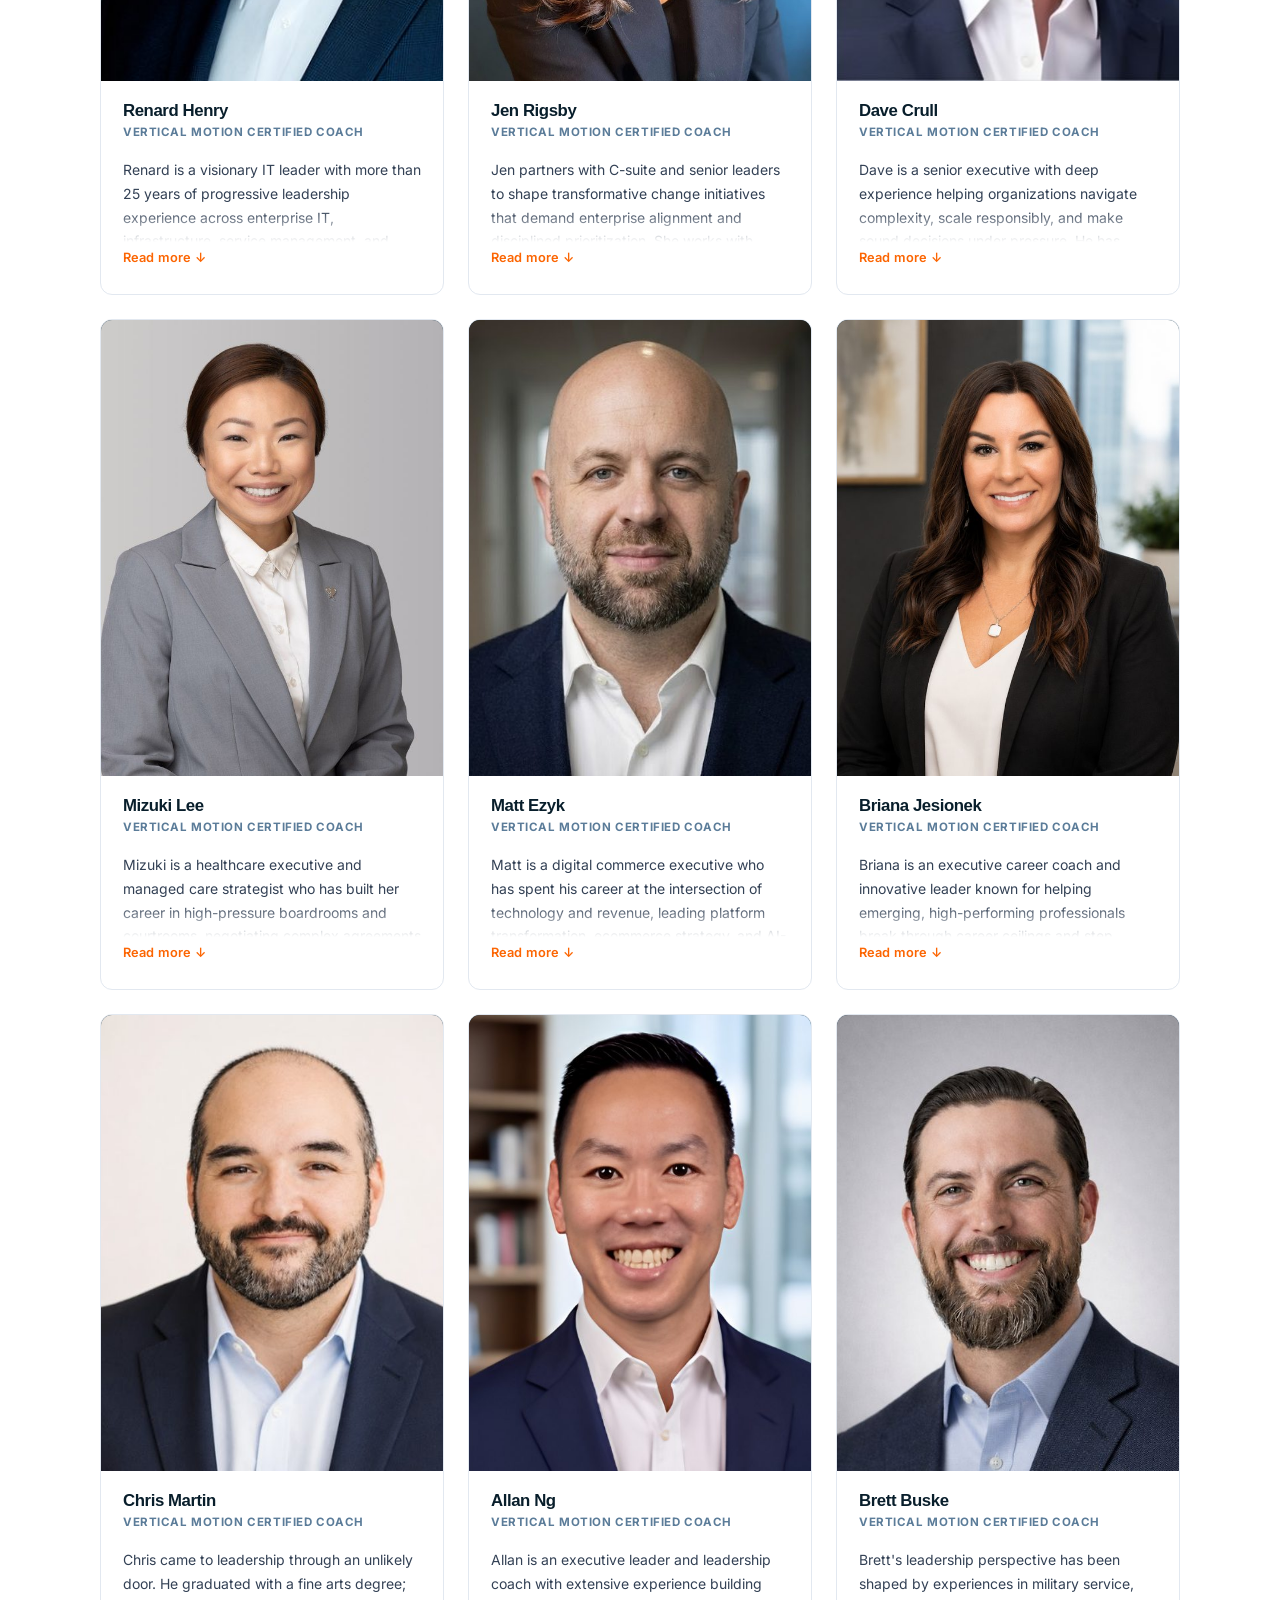
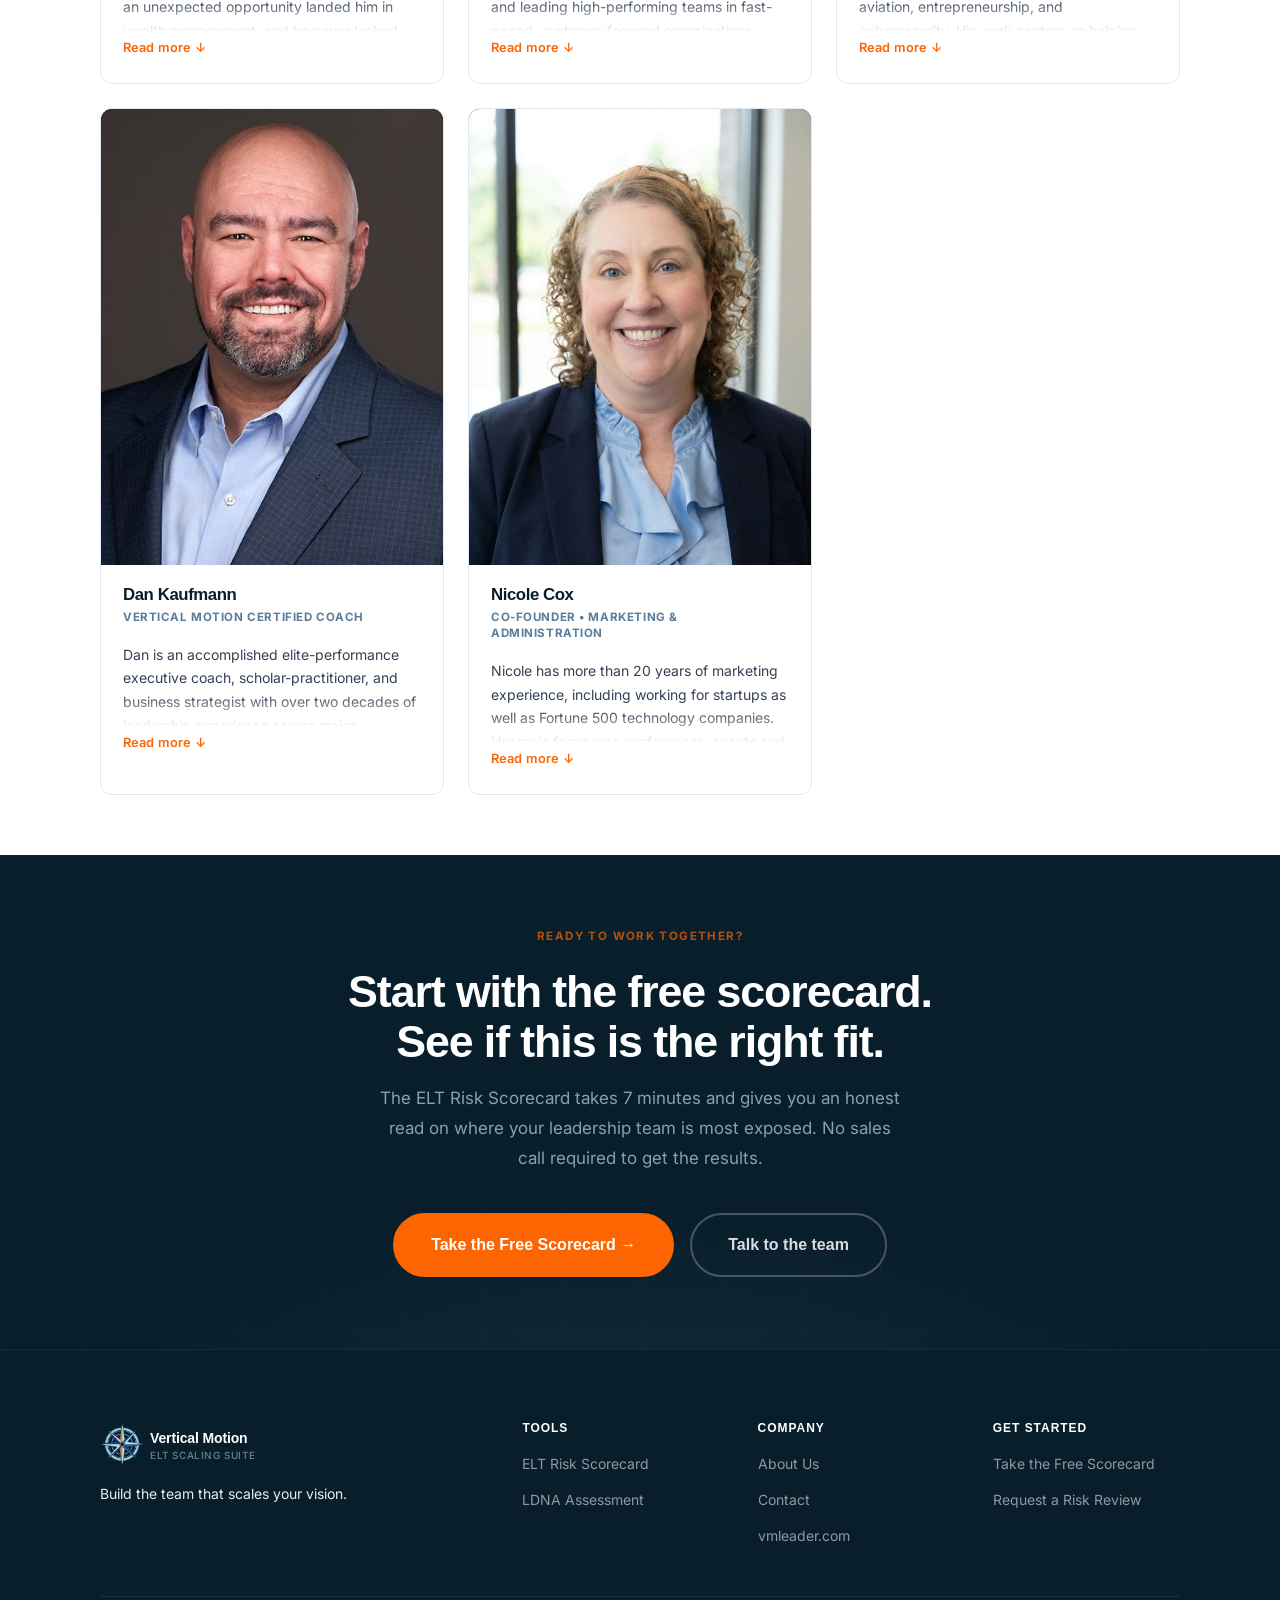
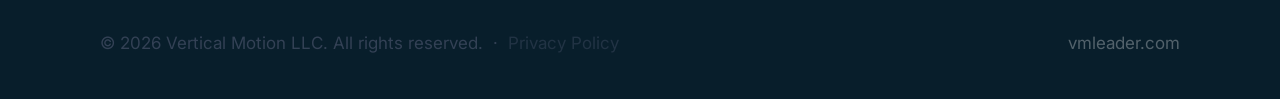
==== commit 7916bb81: "Restructure About team: Ryan to leadership section, 3-col grid for coaches" ====
--- a/about.html
+++ b/about.html
@@ -6,6 +6,7 @@
   <title>About Vertical Motion | ELT Scaling Suite</title>
   <meta name="description" content="Former CEOs, military officers, and operators who have led at scale. Meet the team behind the ELT Scaling Suite — we work from experience, not theory.">
   <link rel="canonical" href="https://vmleader.com/about.html">
+  <!-- Open Graph -->
   <meta property="og:title" content="About Vertical Motion | ELT Scaling Suite">
   <meta property="og:description" content="Former CEOs, military officers, and operators who have led at scale. Meet the team behind the ELT Scaling Suite — we work from experience, not theory.">
   <meta property="og:type" content="website">
@@ -15,13 +16,48 @@
   <meta property="og:image:height" content="630">
   <meta property="og:image:alt" content="Vertical Motion team — former CEOs, military officers, and operators.">
   <meta property="og:site_name" content="Vertical Motion ELT Scaling Suite">
+  <!-- Twitter Card -->
   <meta name="twitter:card" content="summary_large_image">
   <meta name="twitter:title" content="About Vertical Motion | ELT Scaling Suite">
   <meta name="twitter:description" content="Former CEOs, military officers, and operators who have led at scale. Meet the team behind the ELT Scaling Suite — we work from experience, not theory.">
   <meta name="twitter:image" content="https://vmleader.com/assets/og/about-og.png">
   <meta name="twitter:image:alt" content="Vertical Motion team — former CEOs, military officers, and operators.">
+  <!-- Structured Data -->
   <script type="application/ld+json">
-{"@context":"https://schema.org","@graph":[{"@type":"Organization","@id":"https://vmleader.com/#org","name":"Vertical Motion","url":"https://vmleader.com","logo":"https://vmleader.com/logo.png","email":"support@vmleader.com","description":"ELT Scaling Suite — Executive leadership team performance programs for fast-scaling CEOs.","founder":{"@id":"https://vmleader.com/about.html#tomcox"}},{"@type":"Person","@id":"https://vmleader.com/about.html#tomcox","name":"Tom Cox","jobTitle":"Founder and CEO","worksFor":{"@id":"https://vmleader.com/#org"},"description":"3x CEO, US Army veteran, executive coach, and published author. Founder of Vertical Motion. Closed over <meta name="viewport" content="width=device-width, initial-scale=1.0">.5B in contracts in a 30-year career in Aerospace and Tech.","alumniOf":"Georgia State University","knowsAbout":["Executive Leadership","CEO Coaching","ELT Performance","Leadership Team Design"]}]}
+{
+  "@context": "https://schema.org",
+  "@graph": [
+    {
+      "@type": "Organization",
+      "@id": "https://vmleader.com/#org",
+      "name": "Vertical Motion",
+      "url": "https://vmleader.com",
+      "logo": "https://vmleader.com/logo.png",
+      "email": "support@vmleader.com",
+      "description": "ELT Scaling Suite — Executive leadership team performance programs for fast-scaling CEOs.",
+      "founder": {
+        "@id": "https://vmleader.com/about.html#tomcox"
+      }
+    },
+    {
+      "@type": "Person",
+      "@id": "https://vmleader.com/about.html#tomcox",
+      "name": "Tom Cox",
+      "jobTitle": "Founder and CEO",
+      "worksFor": {
+        "@id": "https://vmleader.com/#org"
+      },
+      "description": "3x CEO, US Army veteran, executive coach, and published author. Founder of Vertical Motion. Closed over $1.5B in contracts in a 30-year career in Aerospace and Tech.",
+      "alumniOf": "Georgia State University",
+      "knowsAbout": [
+        "Executive Leadership",
+        "CEO Coaching",
+        "ELT Performance",
+        "Leadership Team Design"
+      ]
+    }
+  ]
+}
   </script>
   <link rel="stylesheet" href="styles.css">
   <link rel="icon" type="image/png" href="logo.png">
@@ -114,6 +150,8 @@
       .founder-photo { min-height: 320px; }
       .founder-body { padding: 32px; }
     }
+    /* Force exactly 3 columns on desktop so 11 coaches = 3 rows of 3 + 1 row of 2 */
+    .team-grid { grid-template-columns: repeat(3, 1fr); }
     @media (max-width: 720px) {
       .team-grid { grid-template-columns: repeat(2, 1fr); }
     }
@@ -243,6 +281,30 @@
         <button class="bio-toggle" onclick="toggleBio(this)" style="margin-top:8px;">Read more <span>&#8595;</span></button>
       </div>
     </div>
+
+    <!-- Ryan Roberts — Leadership Team -->
+    <div style="margin-top:48px; display:flex; justify-content:center;">
+      <div class="team-card" style="max-width:320px; width:100%;">
+        <img
+          src="images/team/ryan-roberts.jpg"
+          alt="Ryan Roberts"
+          class="team-card-photo"
+          onerror="this.style.display='none'; this.nextElementSibling.style.display='flex';"
+        >
+        <div class="team-card-photo-placeholder" style="display:none;"><span>RR</span></div>
+        <div class="team-card-meta">
+          <h3>Ryan Roberts</h3>
+          <div class="role">Executive Coach &bull; Director of Operations &amp; Client Success</div>
+        </div>
+        <div class="team-card-bio">
+          <div class="bio-text"><p>Ryan served 20 years as a U.S. Air Force officer and fighter pilot, leading high-stakes missions and shaping military strategy at the highest levels. After transitioning from the Air Force, he built and ran successful businesses, applying his expertise in leadership, strategy, and execution to drive measurable growth. As co-founder of a defense contracting firm, he secured multimillion-dollar contracts and led initiatives that set new safety standards in military training.</p>
+          <p style="margin-top:12px;">In 2018, Ryan embraced an unconventional lifestyle, leading his company remotely while living aboard a sailboat and exploring over a dozen countries and covering over 10,000 miles in the Atlantic and Caribbean. This experience reinforced his belief in adaptability, strategic vision, and the power of bold decision-making in uncertain environments.</p>
+          <p style="margin-top:12px;">Today, Ryan is responsible for overseeing business operations and ensuring client success, while also mentoring and coaching leaders to turn ambitious visions into reality. With extensive experience in executive leadership and strategic execution, he guides professionals in refining their leadership style, improving operations, and scaling businesses effectively. He emphasizes the importance of resilience and high performance, helping leaders thrive under pressure and navigate conflict as a driver for growth.</p>
+          <p style="margin-top:12px;">Ryan is committed to building high-performing teams and fostering a culture of continuous growth and innovation. He believes that the right combination of strategy, execution, and adaptability empowers leaders to achieve lasting impact in their organizations and beyond.</p></div>
+          <button class="bio-toggle" onclick="toggleBio(this)">Read more <span>&#8595;</span></button>
+        </div>
+      </div>
+    </div>
   </div>
 </section>
 
@@ -256,28 +318,6 @@
     </div>
 
     <div class="team-grid">
-
-      <!-- Ryan -->
-      <div class="team-card">
-        <img
-          src="images/team/ryan-roberts.jpg"
-          alt="Ryan Roberts"
-          class="team-card-photo"
-          onerror="this.style.display='none'; this.nextElementSibling.style.display='flex';"
-        >
-        <div class="team-card-photo-placeholder" style="display:none;"><span>RR</span></div>
-        <div class="team-card-meta">
-          <h3>Ryan Roberts</h3>
-          <div class="role">Executive Coach &bull; Director of Operations &amp; Client Success</div>
-        </div>
-        <div class="team-card-bio">
-          <div class="bio-text"><p>Ryan served 20 years as a U.S. Air Force officer and fighter pilot, leading high-stakes missions and shaping military strategy at the highest levels. After transitioning from the Air Force, he built and ran successful businesses, applying his expertise in leadership, strategy, and execution to drive measurable growth. As co-founder of a defense contracting firm, he secured multimillion-dollar contracts and led initiatives that set new safety standards in military training.</p>
-          <p style="margin-top:12px;">In 2018, Ryan embraced an unconventional lifestyle, leading his company remotely while living aboard a sailboat and exploring over a dozen countries and covering over 10,000 miles in the Atlantic and Caribbean. This experience reinforced his belief in adaptability, strategic vision, and the power of bold decision-making in uncertain environments.</p>
-          <p style="margin-top:12px;">Today, Ryan is responsible for overseeing business operations and ensuring client success, while also mentoring and coaching leaders to turn ambitious visions into reality. With extensive experience in executive leadership and strategic execution, he guides professionals in refining their leadership style, improving operations, and scaling businesses effectively. He emphasizes the importance of resilience and high performance, helping leaders thrive under pressure and navigate conflict as a driver for growth.</p>
-          <p style="margin-top:12px;">Ryan is committed to building high-performing teams and fostering a culture of continuous growth and innovation. He believes that the right combination of strategy, execution, and adaptability empowers leaders to achieve lasting impact in their organizations and beyond.</p></div>
-          <button class="bio-toggle" onclick="toggleBio(this)">Read more <span>&#8595;</span></button>
-        </div>
-      </div>
 
       <!-- Renard -->
       <div class="team-card">
@@ -568,7 +608,7 @@
     </div>
     <div class="footer-bottom">
       <p>&copy; 2026 Vertical Motion LLC. All rights reserved. &nbsp;&middot;&nbsp; <a href="privacy.html" style="color:inherit; opacity:0.6;">Privacy Policy</a></p>
-      <p><a href="https://wholeexecutive.com" style="color:rgba(255,255,255,0.3);">wholeexecutive.com</a></p>
+      <p><a href="https://vmleader.com" style="color:rgba(255,255,255,0.3);">vmleader.com</a></p>
     </div>
   </div>
 </footer>
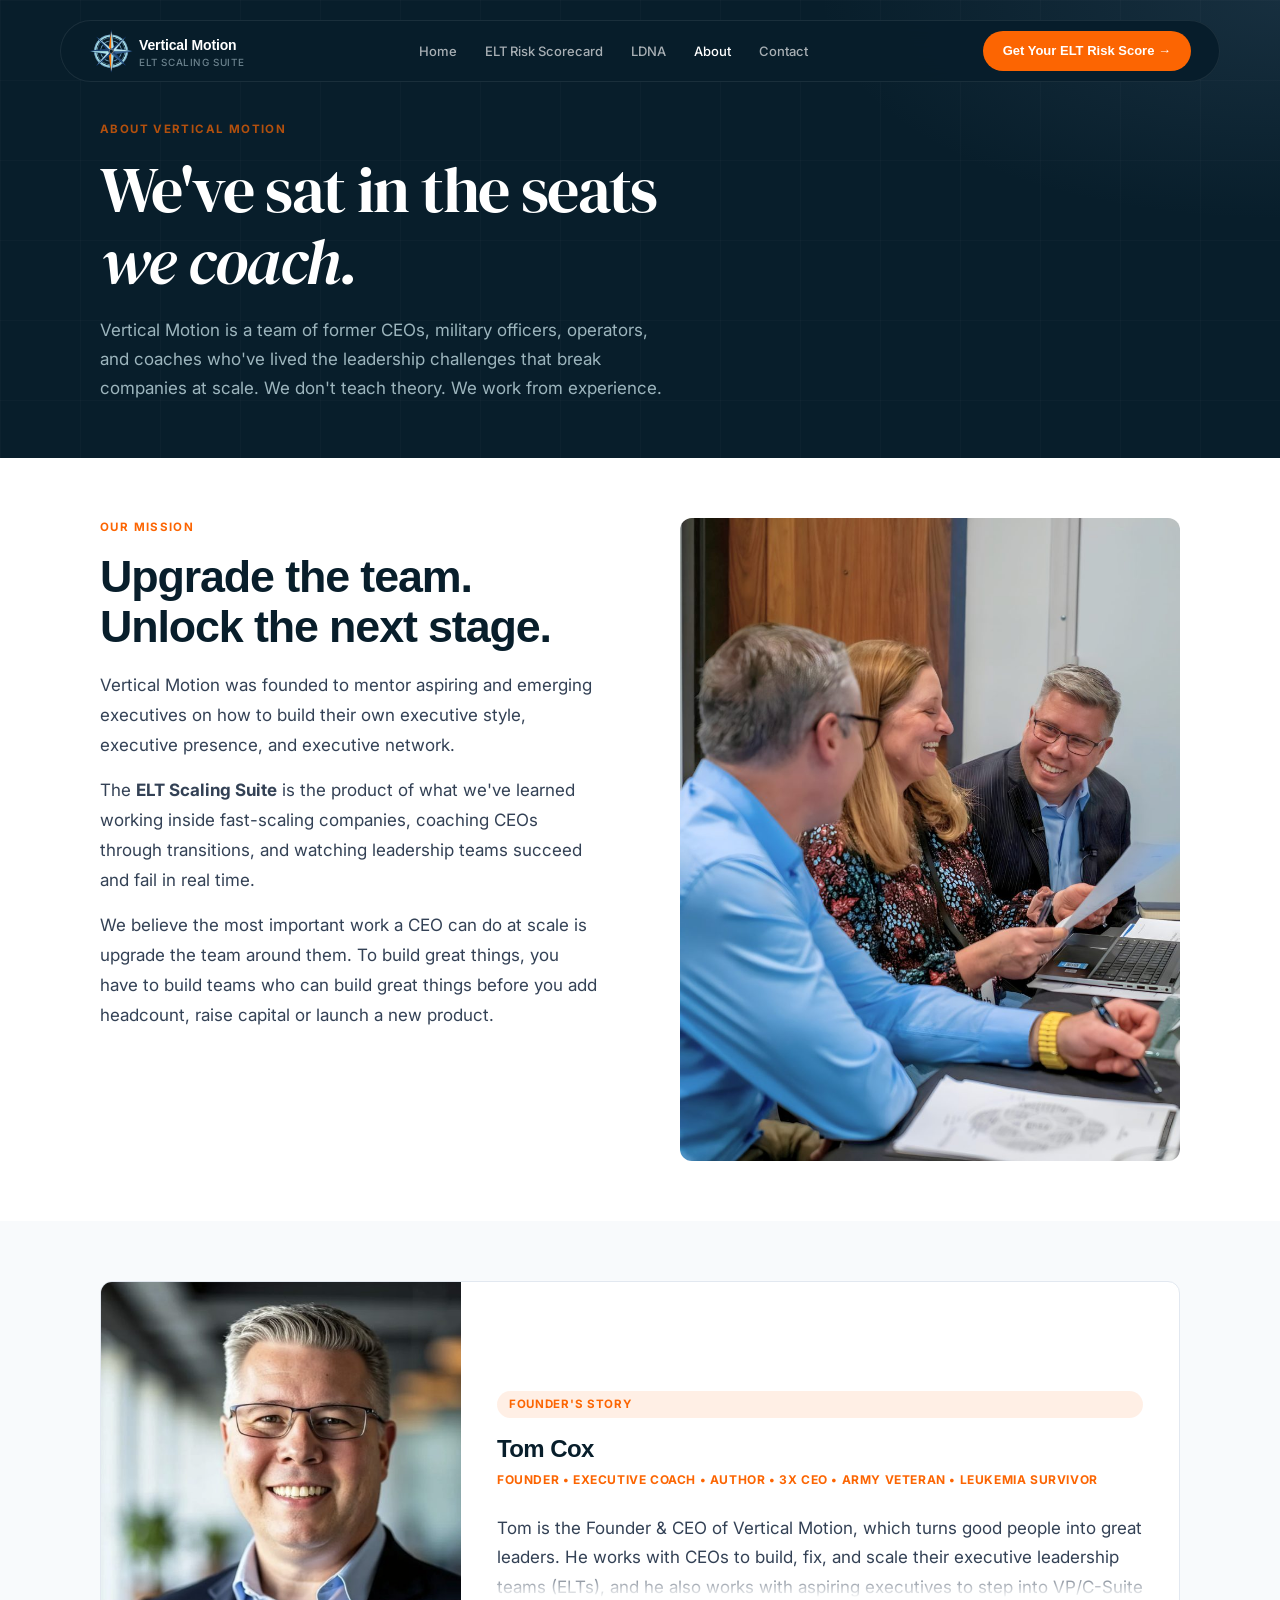
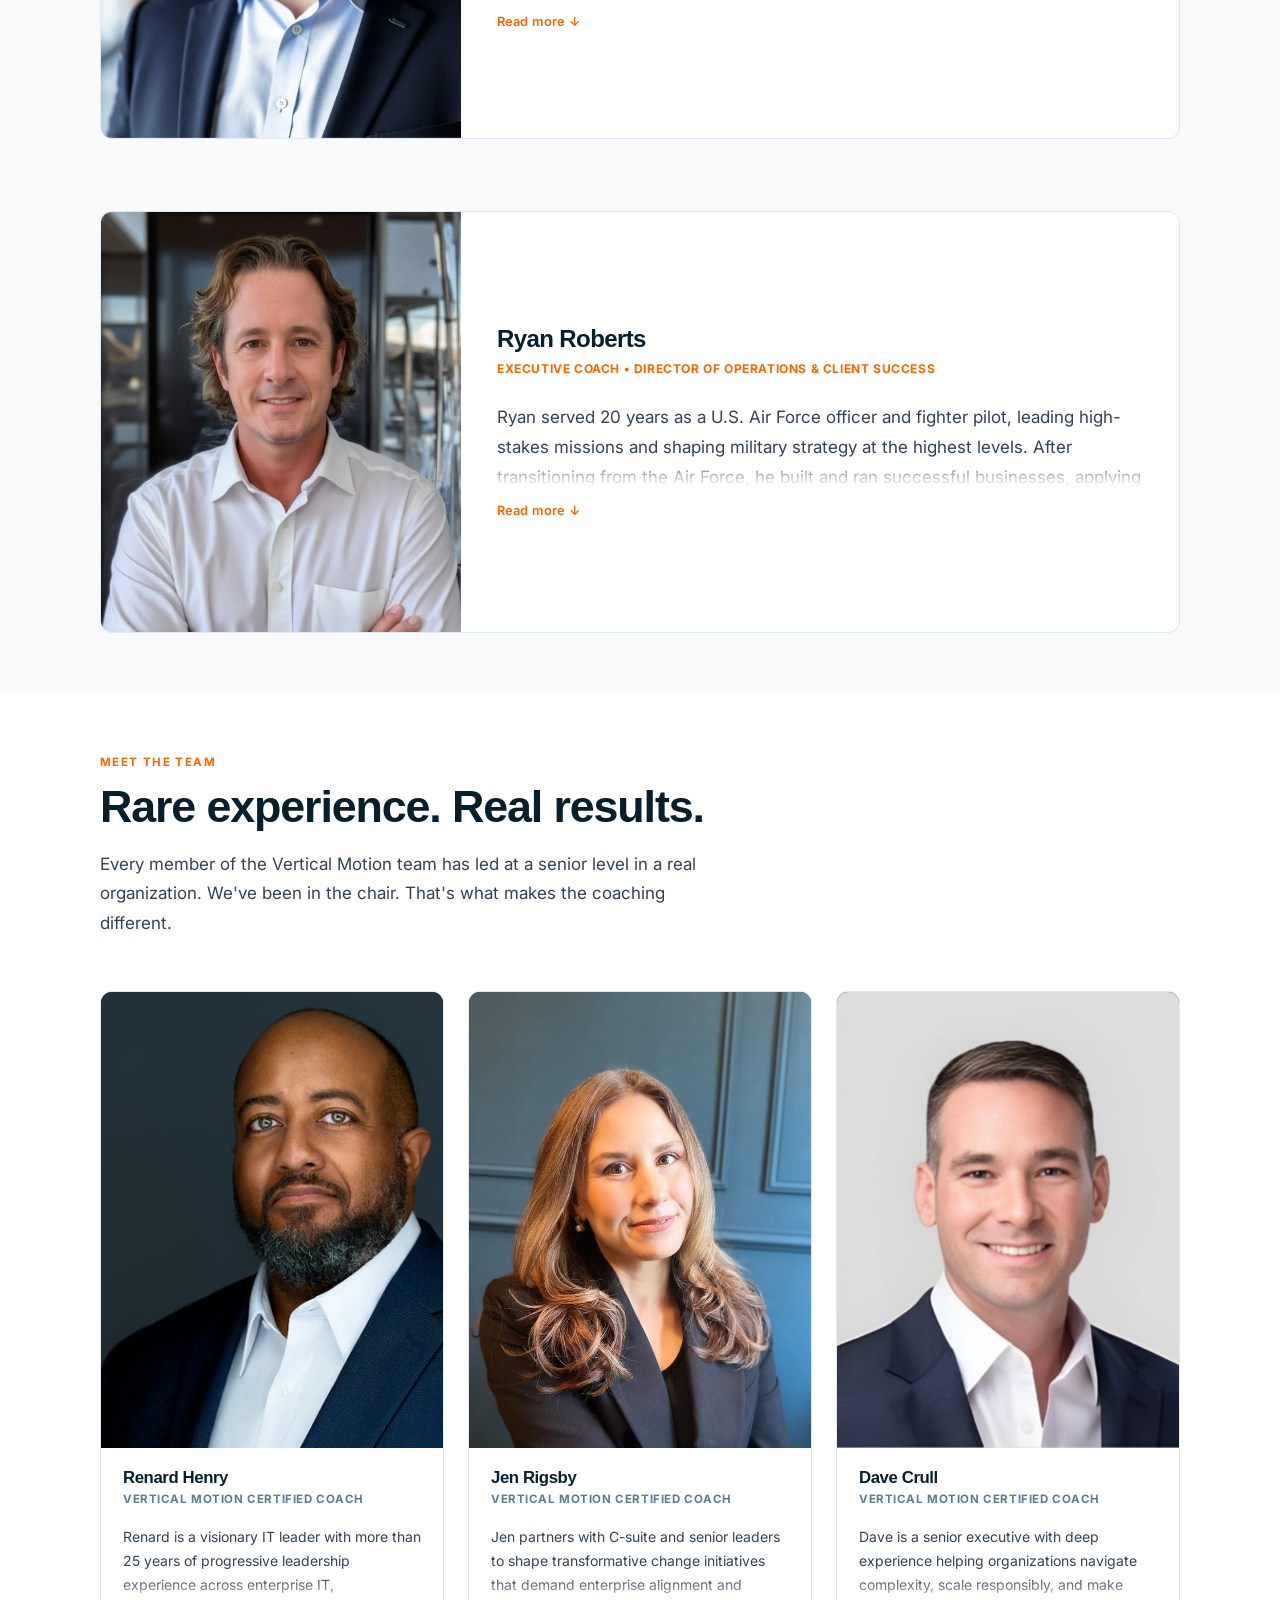
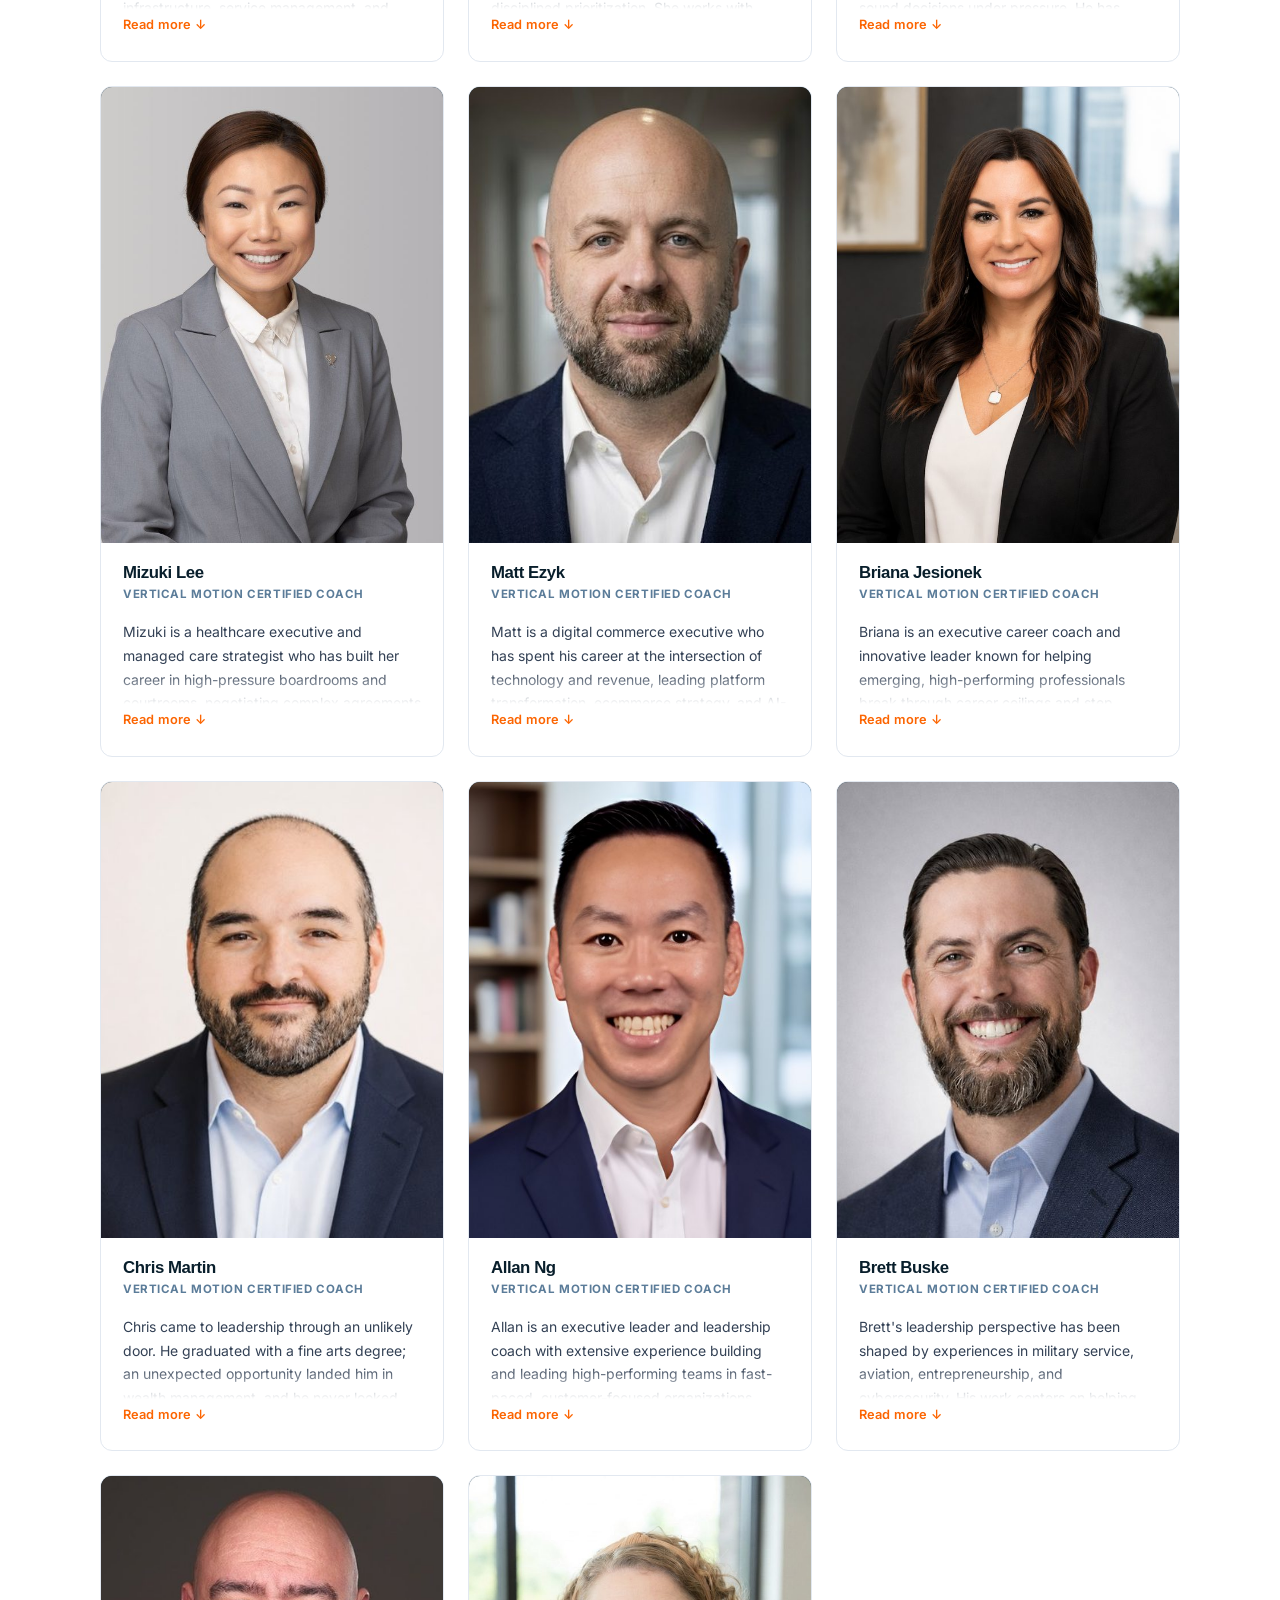
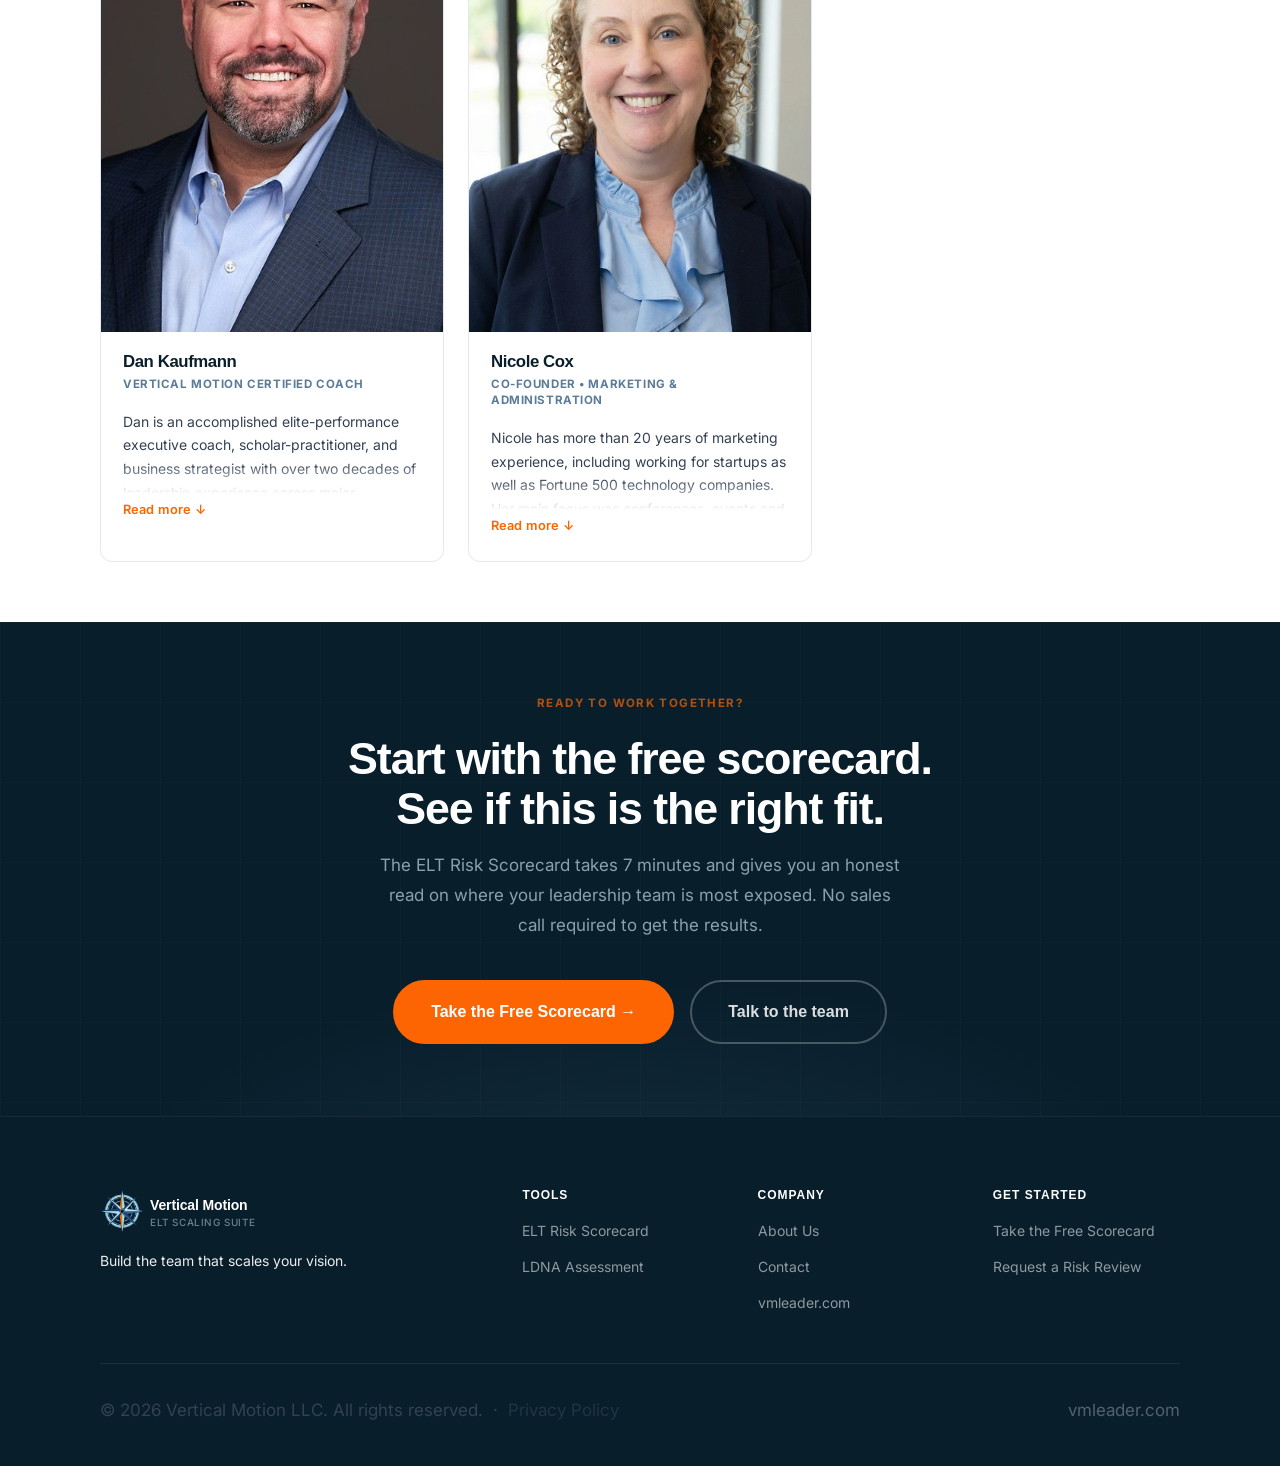
==== commit 75c3c62a: "About: Ryan Roberts to full-width founder-card layout" ====
--- a/about.html
+++ b/about.html
@@ -283,26 +283,24 @@
     </div>
 
     <!-- Ryan Roberts — Leadership Team -->
-    <div style="margin-top:48px; display:flex; justify-content:center;">
-      <div class="team-card" style="max-width:320px; width:100%;">
-        <img
-          src="images/team/ryan-roberts.jpg"
-          alt="Ryan Roberts"
-          class="team-card-photo"
-          onerror="this.style.display='none'; this.nextElementSibling.style.display='flex';"
-        >
-        <div class="team-card-photo-placeholder" style="display:none;"><span>RR</span></div>
-        <div class="team-card-meta">
-          <h3>Ryan Roberts</h3>
-          <div class="role">Executive Coach &bull; Director of Operations &amp; Client Success</div>
-        </div>
-        <div class="team-card-bio">
-          <div class="bio-text"><p>Ryan served 20 years as a U.S. Air Force officer and fighter pilot, leading high-stakes missions and shaping military strategy at the highest levels. After transitioning from the Air Force, he built and ran successful businesses, applying his expertise in leadership, strategy, and execution to drive measurable growth. As co-founder of a defense contracting firm, he secured multimillion-dollar contracts and led initiatives that set new safety standards in military training.</p>
+    <div class="founder-card" style="margin-bottom:0;">
+      <img
+        src="images/team/ryan-roberts.jpg"
+        alt="Ryan Roberts"
+        class="founder-photo"
+        onerror="this.style.display='none'; this.nextElementSibling.style.display='flex'; this.nextElementSibling.style.minHeight='420px';"
+      >
+      <div class="team-card-photo-placeholder" style="display:none; min-height:420px;"><span>RR</span></div>
+      <div class="founder-body">
+        <h3 style="font-size:1.5rem; margin-bottom:6px;">Ryan Roberts</h3>
+        <p style="font-size:0.75rem; font-weight:700; color:var(--orange); letter-spacing:0.05em; text-transform:uppercase; margin-bottom:24px;">Executive Coach &bull; Director of Operations &amp; Client Success</p>
+        <div class="bio-text">
+          <p>Ryan served 20 years as a U.S. Air Force officer and fighter pilot, leading high-stakes missions and shaping military strategy at the highest levels. After transitioning from the Air Force, he built and ran successful businesses, applying his expertise in leadership, strategy, and execution to drive measurable growth. As co-founder of a defense contracting firm, he secured multimillion-dollar contracts and led initiatives that set new safety standards in military training.</p>
           <p style="margin-top:12px;">In 2018, Ryan embraced an unconventional lifestyle, leading his company remotely while living aboard a sailboat and exploring over a dozen countries and covering over 10,000 miles in the Atlantic and Caribbean. This experience reinforced his belief in adaptability, strategic vision, and the power of bold decision-making in uncertain environments.</p>
           <p style="margin-top:12px;">Today, Ryan is responsible for overseeing business operations and ensuring client success, while also mentoring and coaching leaders to turn ambitious visions into reality. With extensive experience in executive leadership and strategic execution, he guides professionals in refining their leadership style, improving operations, and scaling businesses effectively. He emphasizes the importance of resilience and high performance, helping leaders thrive under pressure and navigate conflict as a driver for growth.</p>
-          <p style="margin-top:12px;">Ryan is committed to building high-performing teams and fostering a culture of continuous growth and innovation. He believes that the right combination of strategy, execution, and adaptability empowers leaders to achieve lasting impact in their organizations and beyond.</p></div>
-          <button class="bio-toggle" onclick="toggleBio(this)">Read more <span>&#8595;</span></button>
-        </div>
+          <p style="margin-top:12px;">Ryan is committed to building high-performing teams and fostering a culture of continuous growth and innovation. He believes that the right combination of strategy, execution, and adaptability empowers leaders to achieve lasting impact in their organizations and beyond.</p>
+        </div>
+        <button class="bio-toggle" onclick="toggleBio(this)" style="margin-top:8px;">Read more <span>&#8595;</span></button>
       </div>
     </div>
   </div>
